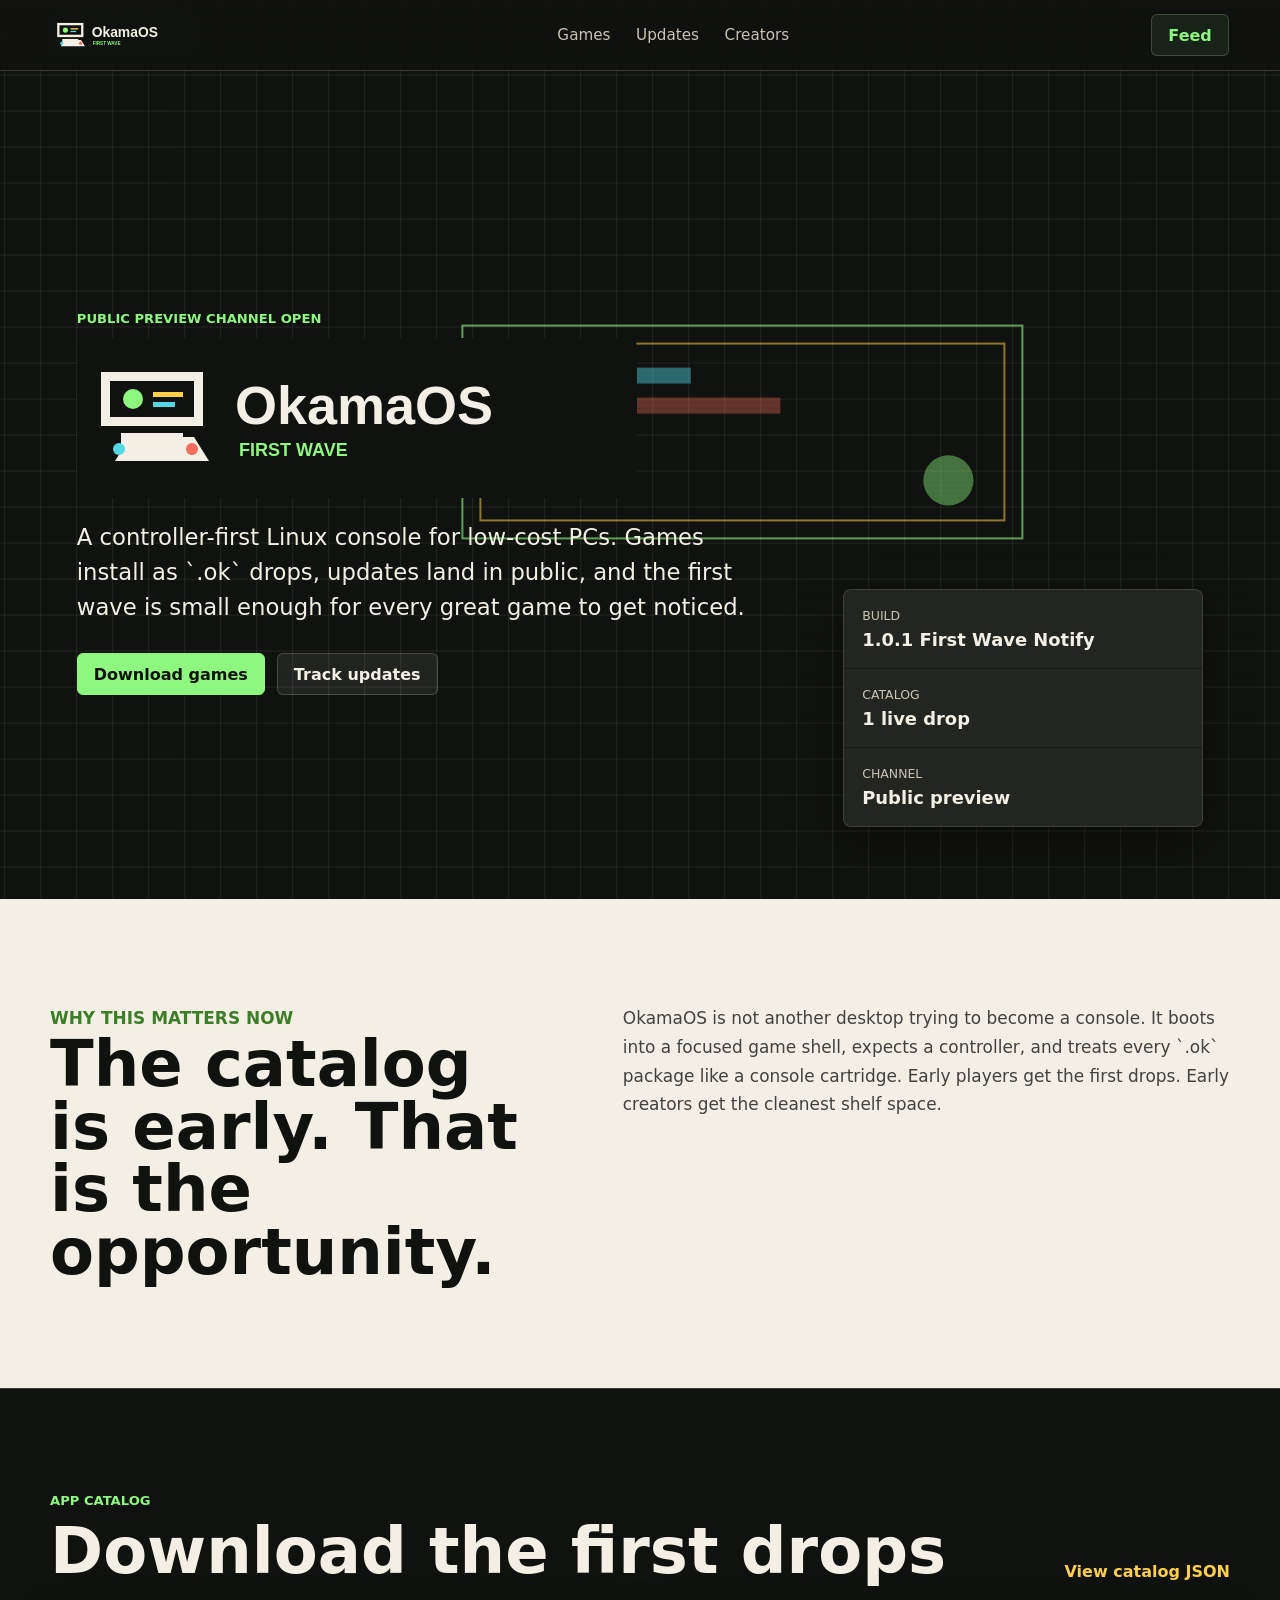
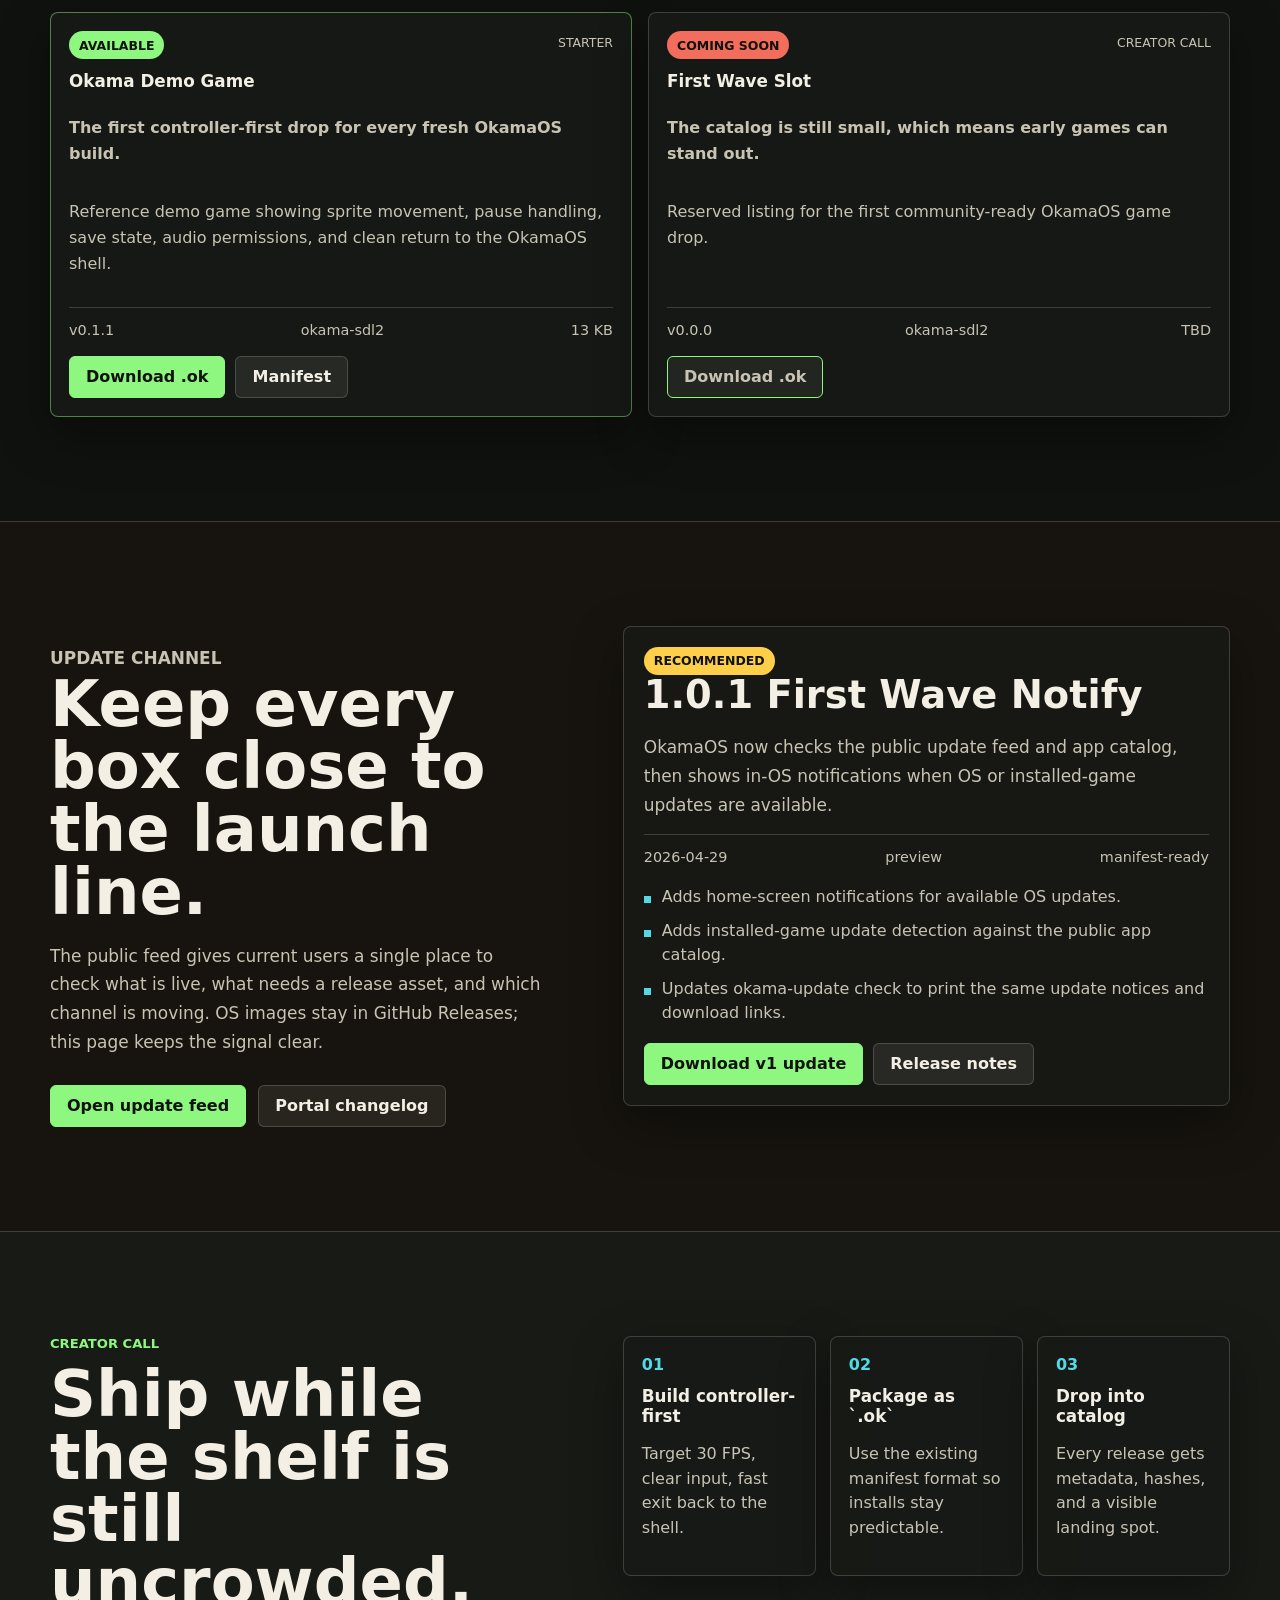
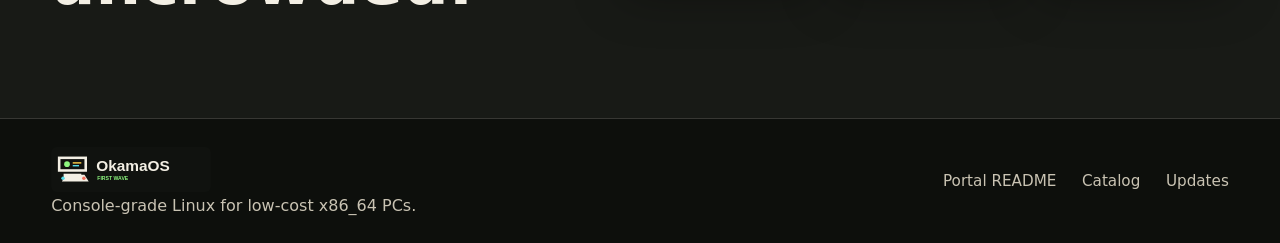
==== index.html @ 35fc881a "Deploy games and updates catalog" ====
<!doctype html>
<html lang="en">
  <head>
    <meta charset="utf-8">
    <meta name="viewport" content="width=device-width, initial-scale=1">
    <meta name="theme-color" content="#10120f">
    <meta
      name="description"
      content="OkamaOS public download, app catalog, and update hub for controller-first games on low-cost PCs.">
    <title>OkamaOS | Console-grade Linux for the first wave</title>
    <link rel="manifest" href="site.webmanifest">
    <link rel="icon" href="assets/okama-mark.svg" type="image/svg+xml">
    <link rel="stylesheet" href="styles.css">
  </head>
  <body>
    <canvas id="signalCanvas" aria-hidden="true"></canvas>
    <header class="site-header">
      <a class="brand" href="#top" aria-label="OkamaOS home">
        <img src="assets/okama-logo.svg" width="144" height="42" alt="OkamaOS">
      </a>
      <nav aria-label="Primary navigation">
        <a href="#games">Games</a>
        <a href="#updates">Updates</a>
        <a href="#creators">Creators</a>
      </nav>
      <a class="header-action" href="updates/feed.json">Feed</a>
    </header>

    <main id="top">
      <section class="hero" aria-labelledby="hero-title">
        <div class="hero-copy">
          <p class="eyebrow">Public preview channel open</p>
          <h1 id="hero-title" class="hero-logo-title">
            <img src="assets/okama-logo.svg" width="560" height="160" alt="OkamaOS">
          </h1>
          <p class="hero-text">
            A controller-first Linux console for low-cost PCs. Games install as
            `.ok` drops, updates land in public, and the first wave is small
            enough for every great game to get noticed.
          </p>
          <div class="hero-actions" aria-label="Primary actions">
            <a class="button primary" href="#games">Download games</a>
            <a class="button secondary" href="#updates">Track updates</a>
          </div>
        </div>
        <div class="hero-panel" aria-label="Launch status">
          <div>
            <span class="panel-label">Build</span>
            <strong>1.0.1 First Wave Notify</strong>
          </div>
          <div>
            <span class="panel-label">Catalog</span>
            <strong id="heroCatalogCount">1 live drop</strong>
          </div>
          <div>
            <span class="panel-label">Channel</span>
            <strong>Public preview</strong>
          </div>
        </div>
      </section>

      <section class="band intro-band" aria-label="Launch position">
        <div class="section-inner intro-grid">
          <div>
            <p class="eyebrow">Why this matters now</p>
            <h2>The catalog is early. That is the opportunity.</h2>
          </div>
          <p>
            OkamaOS is not another desktop trying to become a console. It boots
            into a focused game shell, expects a controller, and treats every
            `.ok` package like a console cartridge. Early players get the first
            drops. Early creators get the cleanest shelf space.
          </p>
        </div>
      </section>

      <section class="band" id="games" aria-labelledby="games-title">
        <div class="section-inner">
          <div class="section-heading">
            <div>
              <p class="eyebrow">App catalog</p>
              <h2 id="games-title">Download the first drops</h2>
            </div>
            <a class="text-link" href="catalog/apps.json">View catalog JSON</a>
          </div>
          <div class="catalog-grid" id="catalogGrid" aria-live="polite">
            <article class="catalog-card featured">
              <div class="status-row">
                <span class="status-pill available">available</span>
                <span class="meta-label">Starter</span>
              </div>
              <h3>Okama Demo Game</h3>
              <p><strong>The first controller-first drop for every fresh OkamaOS build.</strong></p>
              <p class="description">
                Reference demo game showing sprite movement, pause handling,
                save state, audio permissions, and clean return to the OkamaOS shell.
              </p>
              <div class="card-meta">
                <span>v0.1.1</span>
                <span>okama-sdl2</span>
                <span>13 KB</span>
              </div>
              <div class="download-row">
                <a class="button primary" href="downloads/games/com.okamalabs.demo-0.1.1.ok" download>Download .ok</a>
                <a class="button secondary" href="catalog/manifests/com.okamalabs.demo.json">Manifest</a>
              </div>
            </article>
            <article class="catalog-card">
              <div class="status-row">
                <span class="status-pill coming-soon">coming soon</span>
                <span class="meta-label">Creator Call</span>
              </div>
              <h3>First Wave Slot</h3>
              <p><strong>The catalog is still small, which means early games can stand out.</strong></p>
              <p class="description">
                Reserved listing for the first community-ready OkamaOS game drop.
              </p>
              <div class="card-meta">
                <span>v0.0.0</span>
                <span>okama-sdl2</span>
                <span>TBD</span>
              </div>
              <div class="download-row">
                <a class="button primary" href="#" aria-disabled="true">Download .ok</a>
              </div>
            </article>
          </div>
        </div>
      </section>

      <section class="band split-band" id="updates" aria-labelledby="updates-title">
        <div class="section-inner split-grid">
          <div>
            <p class="eyebrow">Update channel</p>
            <h2 id="updates-title">Keep every box close to the launch line.</h2>
            <p>
              The public feed gives current users a single place to check what
              is live, what needs a release asset, and which channel is moving.
              OS images stay in GitHub Releases; this page keeps the signal
              clear.
            </p>
            <div class="inline-actions">
              <a class="button primary" href="updates/feed.json">Open update feed</a>
              <a class="button secondary" href="CHANGELOG.md">Portal changelog</a>
            </div>
          </div>
          <div class="update-card" id="updateCard" aria-live="polite">
            <span class="status-pill">recommended</span>
            <h3>1.0.1 First Wave Notify</h3>
            <p>
              OkamaOS now checks the public update feed and app catalog, then
              shows in-OS notifications when OS or installed-game updates are
              available.
            </p>
            <div class="card-meta">
              <span>2026-04-29</span>
              <span>preview</span>
              <span>manifest-ready</span>
            </div>
            <ul class="update-list">
              <li>Adds home-screen notifications for available OS updates.</li>
              <li>Adds installed-game update detection against the public app catalog.</li>
              <li>Updates okama-update check to print notices and download links.</li>
            </ul>
            <div class="download-row">
              <a class="button primary" href="updates/okamaos-v1.0.1.okupdate" download>Download v1 update</a>
              <a class="button secondary" href="CHANGELOG.md">Release notes</a>
            </div>
          </div>
        </div>
      </section>

      <section class="band creator-band" id="creators" aria-labelledby="creators-title">
        <div class="section-inner creator-grid">
          <div>
            <p class="eyebrow">Creator call</p>
            <h2 id="creators-title">Ship while the shelf is still uncrowded.</h2>
          </div>
          <div class="creator-steps">
            <article>
              <span>01</span>
              <h3>Build controller-first</h3>
              <p>Target 30 FPS, clear input, fast exit back to the shell.</p>
            </article>
            <article>
              <span>02</span>
              <h3>Package as `.ok`</h3>
              <p>Use the existing manifest format so installs stay predictable.</p>
            </article>
            <article>
              <span>03</span>
              <h3>Drop into catalog</h3>
              <p>Every release gets metadata, hashes, and a visible landing spot.</p>
            </article>
          </div>
        </div>
      </section>
    </main>

    <footer class="site-footer">
      <div>
        <img class="footer-logo" src="assets/okama-logo.svg" width="160" height="46" alt="OkamaOS">
        <span>Console-grade Linux for low-cost x86_64 PCs.</span>
      </div>
      <nav aria-label="Footer navigation">
        <a href="README.md">Portal README</a>
        <a href="catalog/apps.json">Catalog</a>
        <a href="updates/feed.json">Updates</a>
      </nav>
    </footer>

    <script src="app.js"></script>
  </body>
</html>
---- styles.css ----
:root {
  color-scheme: dark;
  --ink: #10120f;
  --ink-soft: #181a16;
  --paper: #f3efe4;
  --muted: #c9c3b3;
  --line: rgba(243, 239, 228, 0.18);
  --green: #8df77f;
  --yellow: #ffcf4a;
  --cyan: #53d9e6;
  --coral: #f26d5b;
  --shadow: rgba(0, 0, 0, 0.35);
  font-family:
    Inter, ui-sans-serif, system-ui, -apple-system, BlinkMacSystemFont, "Segoe UI",
    sans-serif;
  letter-spacing: 0;
}

* {
  box-sizing: border-box;
}

html {
  scroll-behavior: smooth;
}

body {
  margin: 0;
  background: var(--ink);
  color: var(--paper);
  min-width: 320px;
}

a {
  color: inherit;
}

#signalCanvas {
  position: fixed;
  inset: 0;
  z-index: -2;
  width: 100%;
  height: 100%;
  background:
    linear-gradient(180deg, rgba(16, 18, 15, 0.48), #10120f 82%),
    #10120f;
}

body::before {
  content: "";
  position: fixed;
  inset: 0;
  z-index: -1;
  pointer-events: none;
  background:
    repeating-linear-gradient(
      180deg,
      rgba(243, 239, 228, 0.045) 0,
      rgba(243, 239, 228, 0.045) 1px,
      transparent 1px,
      transparent 5px
    );
  mix-blend-mode: soft-light;
}

.site-header {
  position: sticky;
  top: 0;
  z-index: 20;
  display: flex;
  align-items: center;
  justify-content: space-between;
  gap: 18px;
  padding: 14px clamp(18px, 4vw, 56px);
  background: rgba(16, 18, 15, 0.82);
  border-bottom: 1px solid var(--line);
  backdrop-filter: blur(16px);
}

.brand,
.site-header nav,
.site-footer nav,
.hero-actions,
.inline-actions {
  display: flex;
  align-items: center;
}

.brand {
  gap: 10px;
  text-decoration: none;
  font-weight: 800;
  min-width: max-content;
}

.brand img {
  width: 144px;
  height: auto;
  border-radius: 6px;
}

.site-header nav,
.site-footer nav {
  gap: clamp(12px, 2vw, 26px);
  color: var(--muted);
  font-size: 0.95rem;
}

.site-header nav a,
.site-footer nav a,
.text-link {
  text-decoration: none;
  border-bottom: 1px solid transparent;
}

.site-header nav a:hover,
.site-footer nav a:hover,
.text-link:hover {
  color: var(--paper);
  border-bottom-color: currentColor;
}

.header-action,
.button {
  display: inline-flex;
  align-items: center;
  justify-content: center;
  min-height: 42px;
  padding: 0 16px;
  border-radius: 6px;
  text-decoration: none;
  font-weight: 800;
  border: 1px solid var(--line);
  white-space: nowrap;
}

.header-action {
  color: var(--green);
  background: rgba(141, 247, 127, 0.08);
}

.button.primary {
  color: #12120e;
  background: var(--green);
  border-color: var(--green);
}

.button.secondary {
  color: var(--paper);
  background: rgba(243, 239, 228, 0.08);
}

.button[aria-disabled="true"] {
  color: var(--muted);
  pointer-events: none;
  background: rgba(243, 239, 228, 0.06);
}

.hero {
  min-height: 92vh;
  display: grid;
  grid-template-columns: minmax(0, 1fr) minmax(260px, 360px);
  align-items: center;
  gap: clamp(28px, 6vw, 82px);
  padding: clamp(70px, 12vh, 132px) clamp(18px, 6vw, 88px) 8vh;
}

.hero-copy {
  max-width: 810px;
}

.eyebrow {
  margin: 0 0 12px;
  color: var(--green);
  font-size: 0.82rem;
  font-weight: 900;
  text-transform: uppercase;
}

h1,
h2,
h3,
p {
  overflow-wrap: anywhere;
}

h1 {
  margin: 0;
  font-size: clamp(3.25rem, 10.4vw, 8.8rem);
  line-height: 0.9;
  overflow-wrap: normal;
  word-break: keep-all;
}

.hero-logo-title img {
  display: block;
  width: min(560px, 100%);
  height: auto;
  border-radius: 8px;
}

h2 {
  margin: 0;
  font-size: clamp(2rem, 5vw, 4.7rem);
  line-height: 0.98;
}

h3 {
  margin: 12px 0 8px;
  font-size: 1.05rem;
}

.hero-text {
  max-width: 690px;
  margin: 22px 0 0;
  color: var(--paper);
  font-size: clamp(1.05rem, 2vw, 1.42rem);
  line-height: 1.55;
}

.hero-actions,
.inline-actions {
  gap: 12px;
  flex-wrap: wrap;
  margin-top: 28px;
}

.hero-panel,
.update-card,
.catalog-card,
.creator-steps article {
  border: 1px solid var(--line);
  border-radius: 8px;
  background: rgba(24, 26, 22, 0.82);
  box-shadow: 0 18px 50px var(--shadow);
}

.hero-panel {
  align-self: end;
  display: grid;
  gap: 1px;
  overflow: hidden;
}

.hero-panel div {
  padding: 18px;
  background: rgba(243, 239, 228, 0.055);
}

.panel-label,
.meta-label {
  display: block;
  margin-bottom: 6px;
  color: var(--muted);
  font-size: 0.78rem;
  text-transform: uppercase;
}

.hero-panel strong {
  font-size: 1.12rem;
}

.band {
  background: var(--ink);
  border-top: 1px solid var(--line);
}

.intro-band {
  background: var(--paper);
  color: var(--ink);
}

.intro-band .eyebrow {
  color: #3c7d28;
}

.section-inner {
  width: min(1180px, calc(100% - 36px));
  margin: 0 auto;
  padding: clamp(56px, 9vw, 104px) 0;
}

.intro-grid,
.split-grid,
.creator-grid {
  display: grid;
  grid-template-columns: 0.9fr 1.1fr;
  gap: clamp(28px, 6vw, 76px);
  align-items: start;
}

.intro-grid p,
.split-grid p {
  margin: 0;
  color: rgba(16, 18, 15, 0.78);
  font-size: 1.06rem;
  line-height: 1.7;
}

.split-band {
  background: #17140f;
}

.split-grid p {
  color: var(--muted);
  margin-top: 18px;
}

.section-heading {
  display: flex;
  justify-content: space-between;
  align-items: end;
  gap: 24px;
  margin-bottom: 30px;
}

.text-link {
  color: var(--yellow);
  font-weight: 800;
  white-space: nowrap;
}

.catalog-grid {
  display: grid;
  grid-template-columns: repeat(auto-fit, minmax(260px, 1fr));
  gap: 16px;
}

.catalog-card {
  display: flex;
  flex-direction: column;
  min-height: 300px;
  padding: 18px;
}

.catalog-card.featured {
  border-color: rgba(141, 247, 127, 0.48);
}

.status-row,
.card-meta {
  display: flex;
  align-items: center;
  justify-content: space-between;
  gap: 12px;
}

.status-pill {
  display: inline-flex;
  align-items: center;
  min-height: 28px;
  padding: 0 10px;
  border-radius: 999px;
  color: #10120f;
  background: var(--yellow);
  font-size: 0.78rem;
  font-weight: 900;
  text-transform: uppercase;
}

.status-pill.available {
  background: var(--green);
}

.status-pill.coming-soon {
  background: var(--coral);
}

.catalog-card p {
  color: var(--muted);
  line-height: 1.62;
}

.catalog-card .description {
  flex: 1;
}

.card-meta {
  color: var(--muted);
  font-size: 0.9rem;
  border-top: 1px solid var(--line);
  padding-top: 14px;
  margin-top: 14px;
}

.download-row {
  display: flex;
  gap: 10px;
  flex-wrap: wrap;
  margin-top: 18px;
}

.update-card {
  padding: 20px;
  min-height: 330px;
}

.update-card h3 {
  font-size: clamp(1.45rem, 3vw, 2.4rem);
  line-height: 1.05;
  margin-top: 0;
}

.update-list {
  display: grid;
  gap: 10px;
  margin: 20px 0 0;
  padding: 0;
  list-style: none;
}

.update-list li {
  padding-left: 18px;
  position: relative;
  color: var(--muted);
  line-height: 1.5;
}

.update-list li::before {
  content: "";
  position: absolute;
  left: 0;
  top: 0.7em;
  width: 7px;
  height: 7px;
  background: var(--cyan);
}

.creator-band {
  background: var(--ink-soft);
}

.creator-steps {
  display: grid;
  grid-template-columns: repeat(3, minmax(0, 1fr));
  gap: 14px;
}

.creator-steps article {
  min-height: 180px;
  padding: 18px;
}

.creator-steps span {
  color: var(--cyan);
  font-weight: 900;
}

.creator-steps p {
  color: var(--muted);
  line-height: 1.55;
}

.site-footer {
  display: flex;
  align-items: center;
  justify-content: space-between;
  gap: 24px;
  padding: 28px clamp(18px, 4vw, 56px);
  border-top: 1px solid var(--line);
  background: #0d0f0c;
  color: var(--muted);
}

.site-footer div {
  display: grid;
  gap: 4px;
}

.footer-logo {
  width: 160px;
  height: auto;
  border-radius: 6px;
}

@media (max-width: 860px) {
  .site-header {
    align-items: flex-start;
    flex-wrap: wrap;
  }

  .site-header nav {
    order: 3;
    width: 100%;
    justify-content: space-between;
  }

  .hero,
  .intro-grid,
  .split-grid,
  .creator-grid {
    grid-template-columns: 1fr;
  }

  .hero {
    min-height: auto;
    padding-top: 86px;
  }

  .hero-panel {
    align-self: stretch;
  }

  .creator-steps {
    grid-template-columns: 1fr;
  }

  .section-heading,
  .site-footer {
    align-items: flex-start;
    flex-direction: column;
  }
}

@media (max-width: 520px) {
  .site-header {
    gap: 12px;
  }

  .header-action,
  .button {
    width: 100%;
  }

  .hero-actions,
  .inline-actions,
  .download-row {
    width: 100%;
  }

  .catalog-card,
  .update-card,
  .creator-steps article {
    padding: 16px;
  }
}
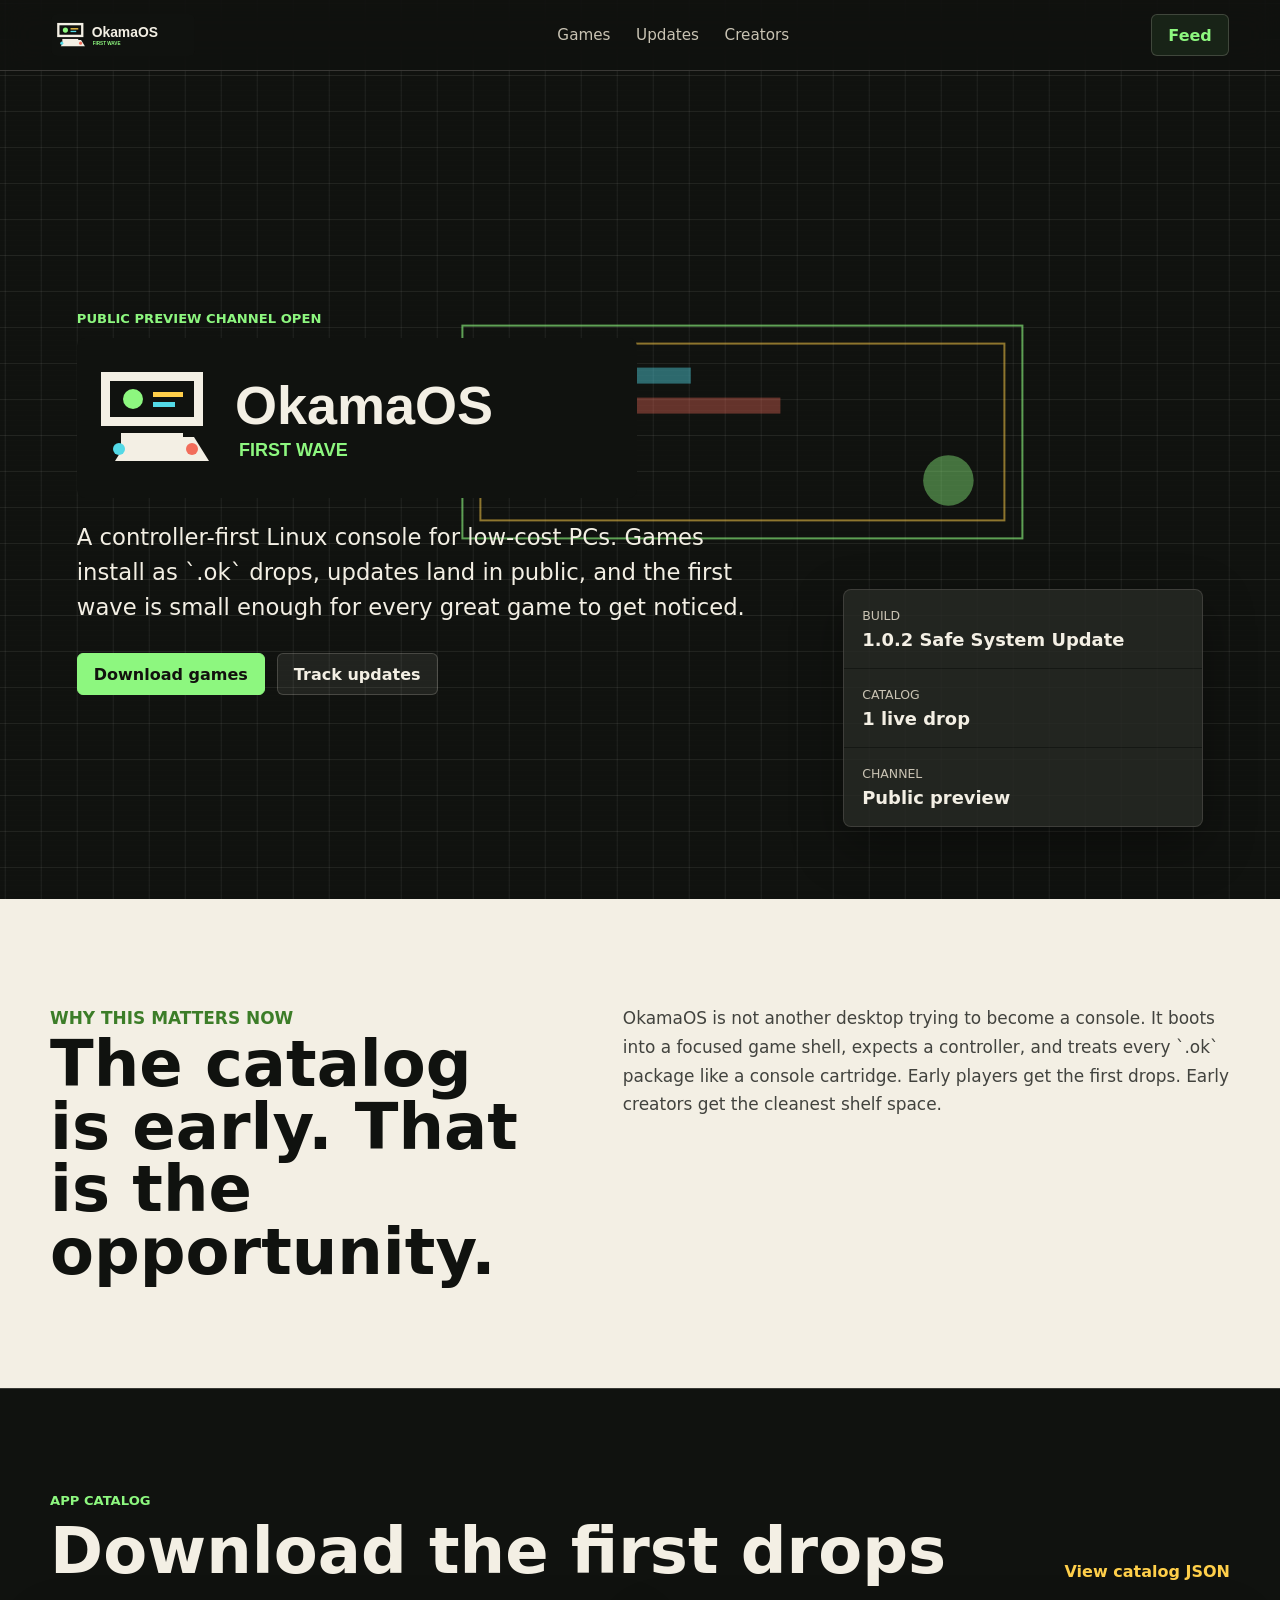
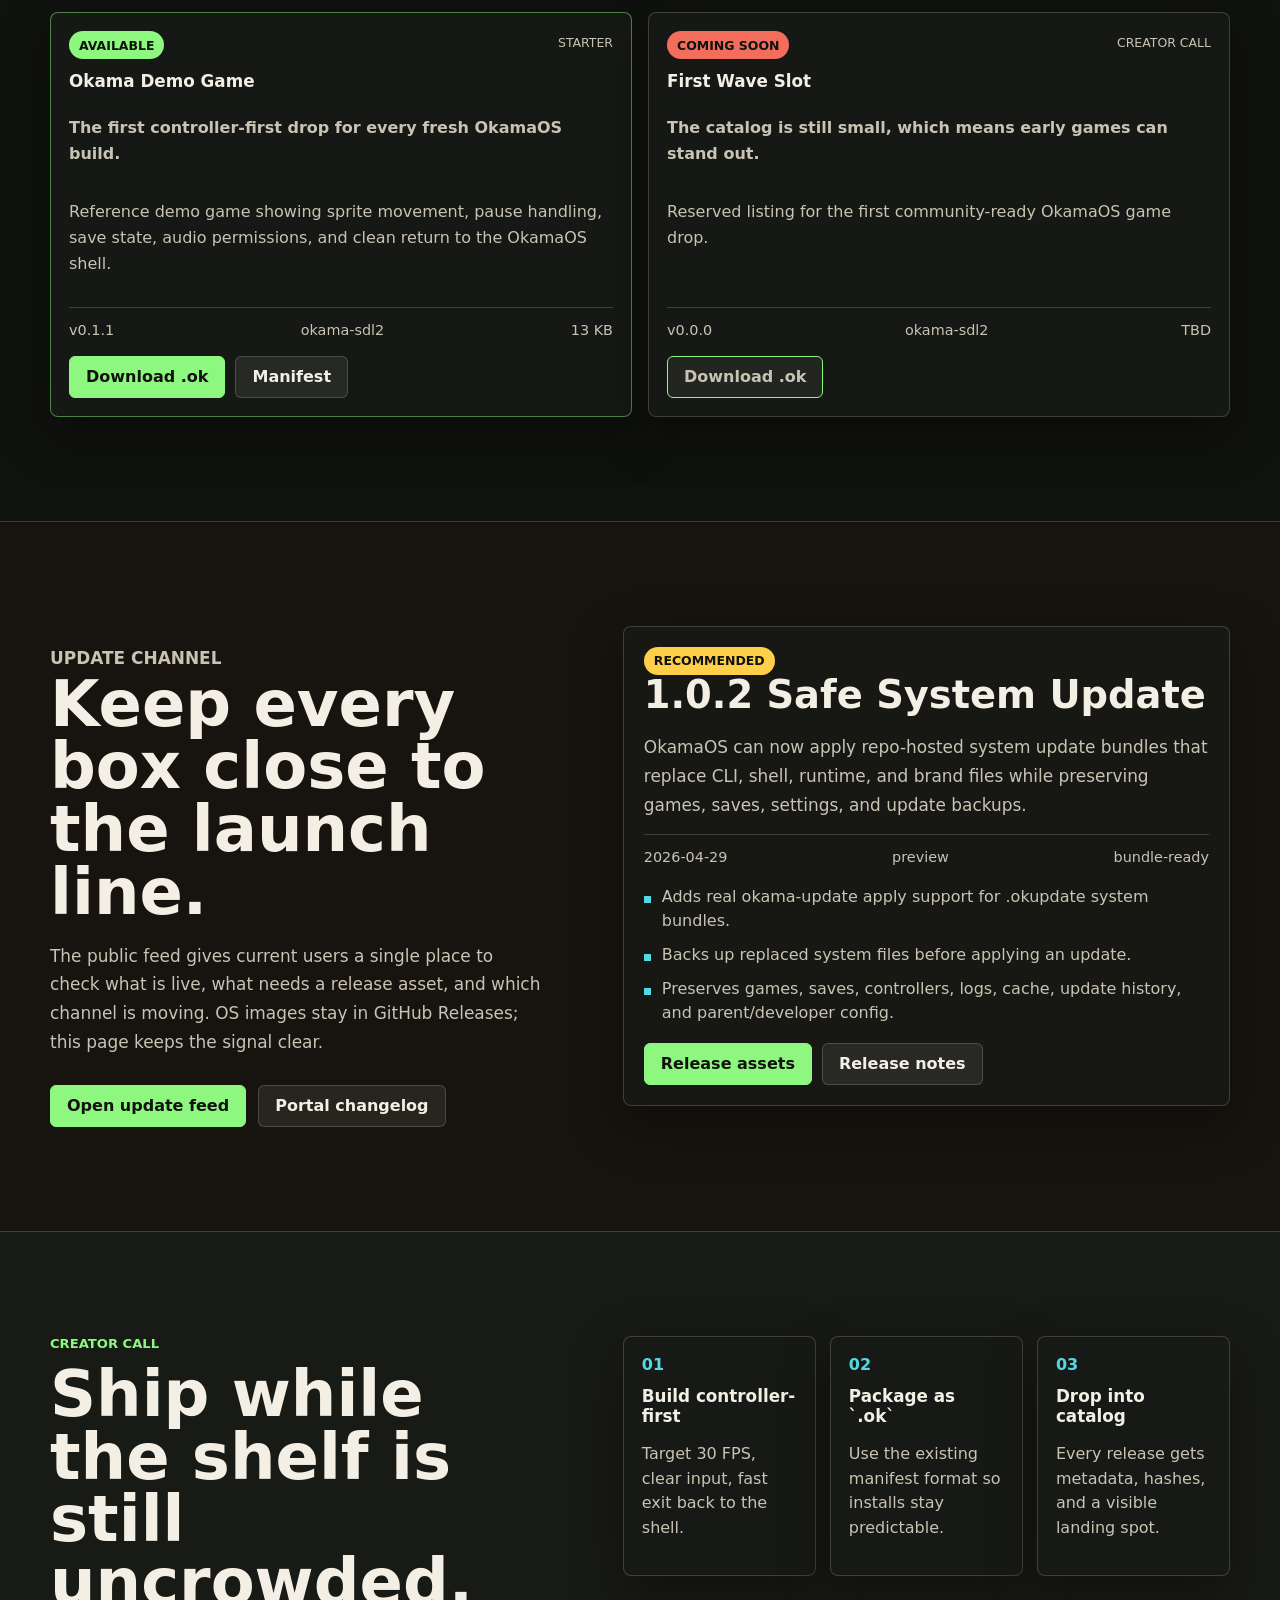
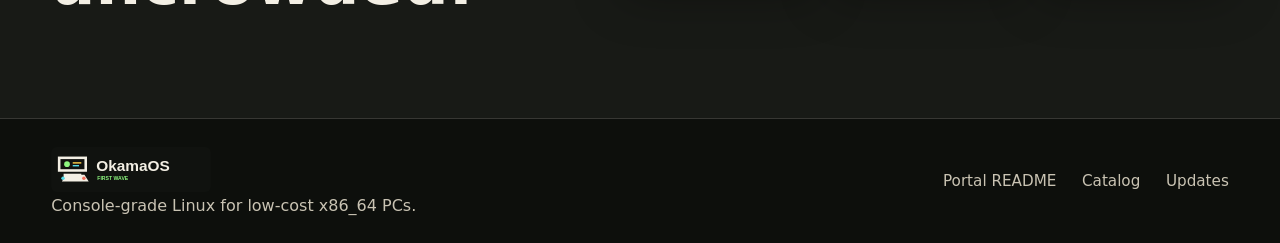
==== commit cc02a562: "updates" ====
--- a/index.html
+++ b/index.html
@@ -46,7 +46,7 @@
         <div class="hero-panel" aria-label="Launch status">
           <div>
             <span class="panel-label">Build</span>
-            <strong>1.0.1 First Wave Notify</strong>
+            <strong>1.0.2 Safe System Update</strong>
           </div>
           <div>
             <span class="panel-label">Catalog</span>
@@ -146,24 +146,24 @@
           </div>
           <div class="update-card" id="updateCard" aria-live="polite">
             <span class="status-pill">recommended</span>
-            <h3>1.0.1 First Wave Notify</h3>
+            <h3>1.0.2 Safe System Update</h3>
             <p>
-              OkamaOS now checks the public update feed and app catalog, then
-              shows in-OS notifications when OS or installed-game updates are
-              available.
+              OkamaOS can now apply repo-hosted system update bundles that
+              replace CLI, shell, runtime, and brand files while preserving
+              games, saves, settings, and update backups.
             </p>
             <div class="card-meta">
               <span>2026-04-29</span>
               <span>preview</span>
-              <span>manifest-ready</span>
+              <span>bundle-ready</span>
             </div>
             <ul class="update-list">
-              <li>Adds home-screen notifications for available OS updates.</li>
-              <li>Adds installed-game update detection against the public app catalog.</li>
-              <li>Updates okama-update check to print notices and download links.</li>
+              <li>Adds real okama-update apply support for .okupdate system bundles.</li>
+              <li>Backs up replaced system files before applying an update.</li>
+              <li>Preserves games, saves, controllers, logs, cache, and local config.</li>
             </ul>
             <div class="download-row">
-              <a class="button primary" href="updates/okamaos-v1.0.1.okupdate" download>Download v1 update</a>
+              <a class="button primary" href="updates/okamaos-v1.0.2.okupdate" download>Download v1 update</a>
               <a class="button secondary" href="CHANGELOG.md">Release notes</a>
             </div>
           </div>
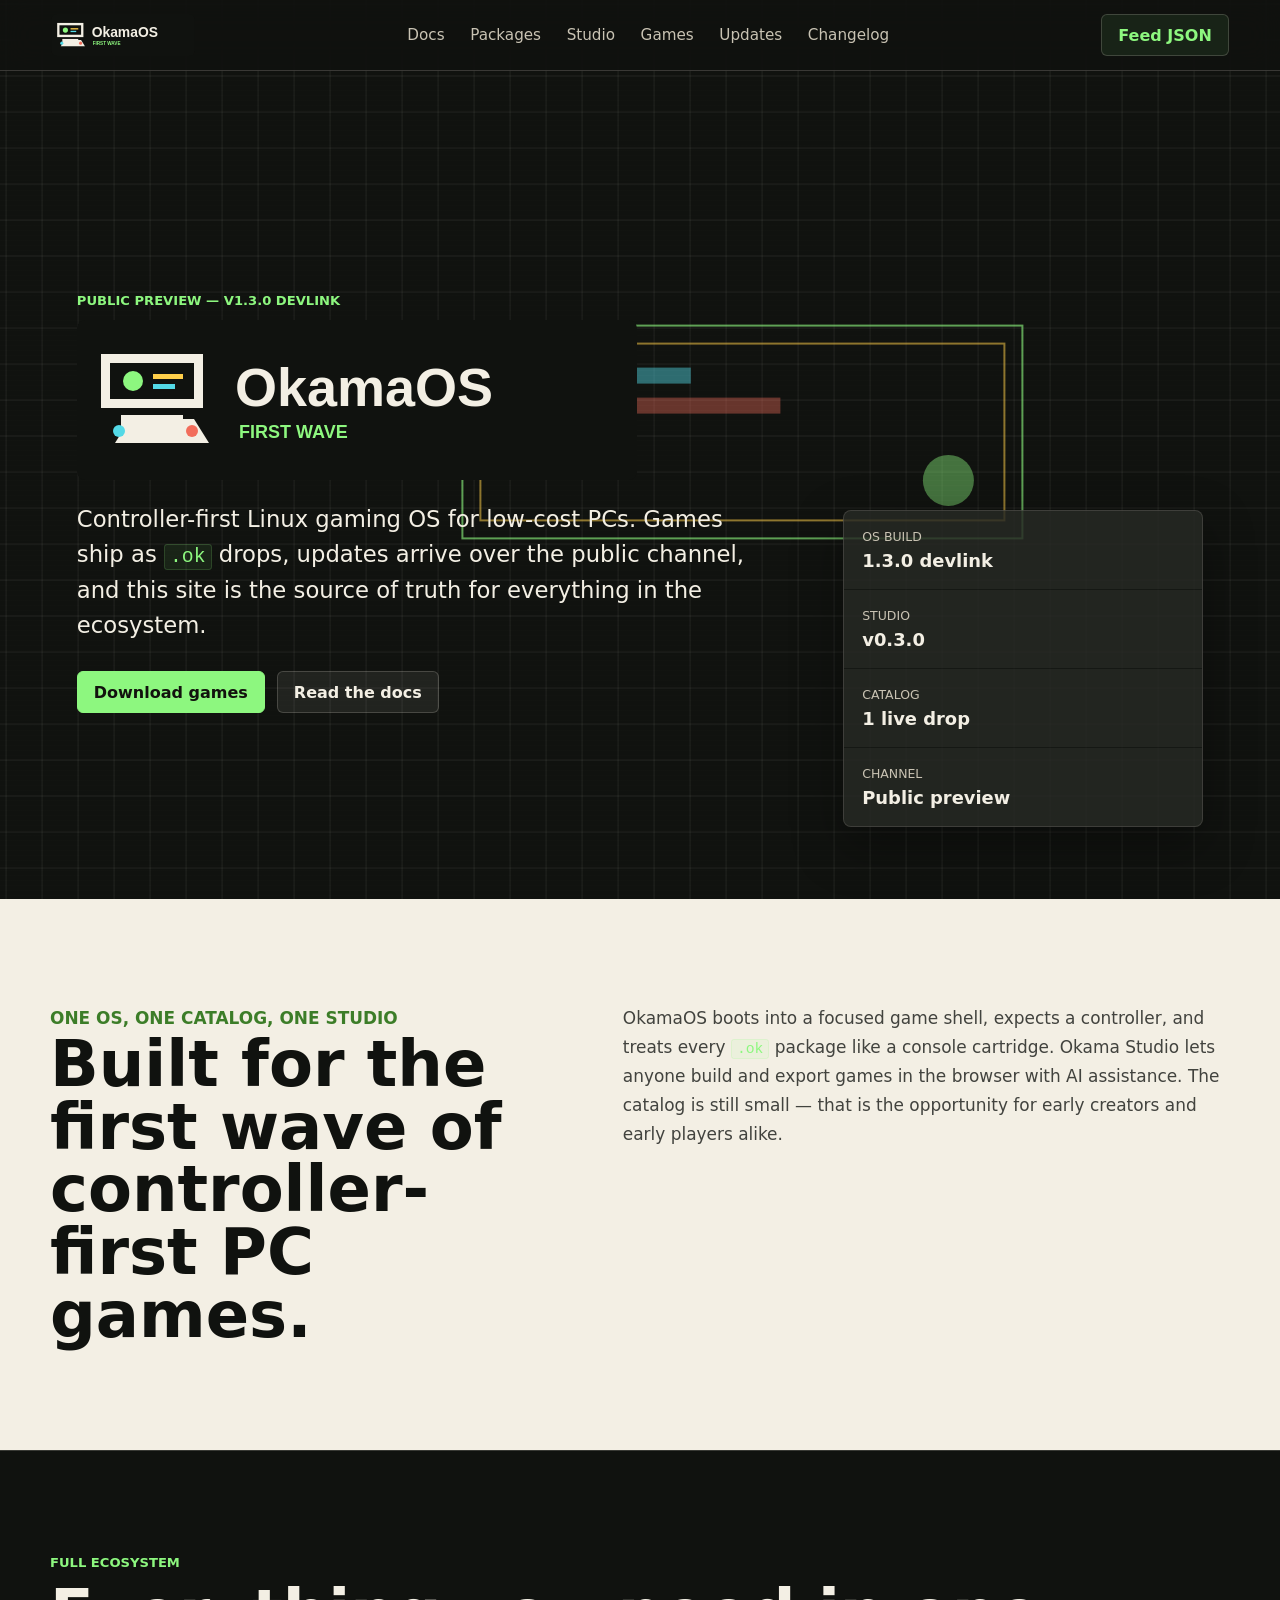
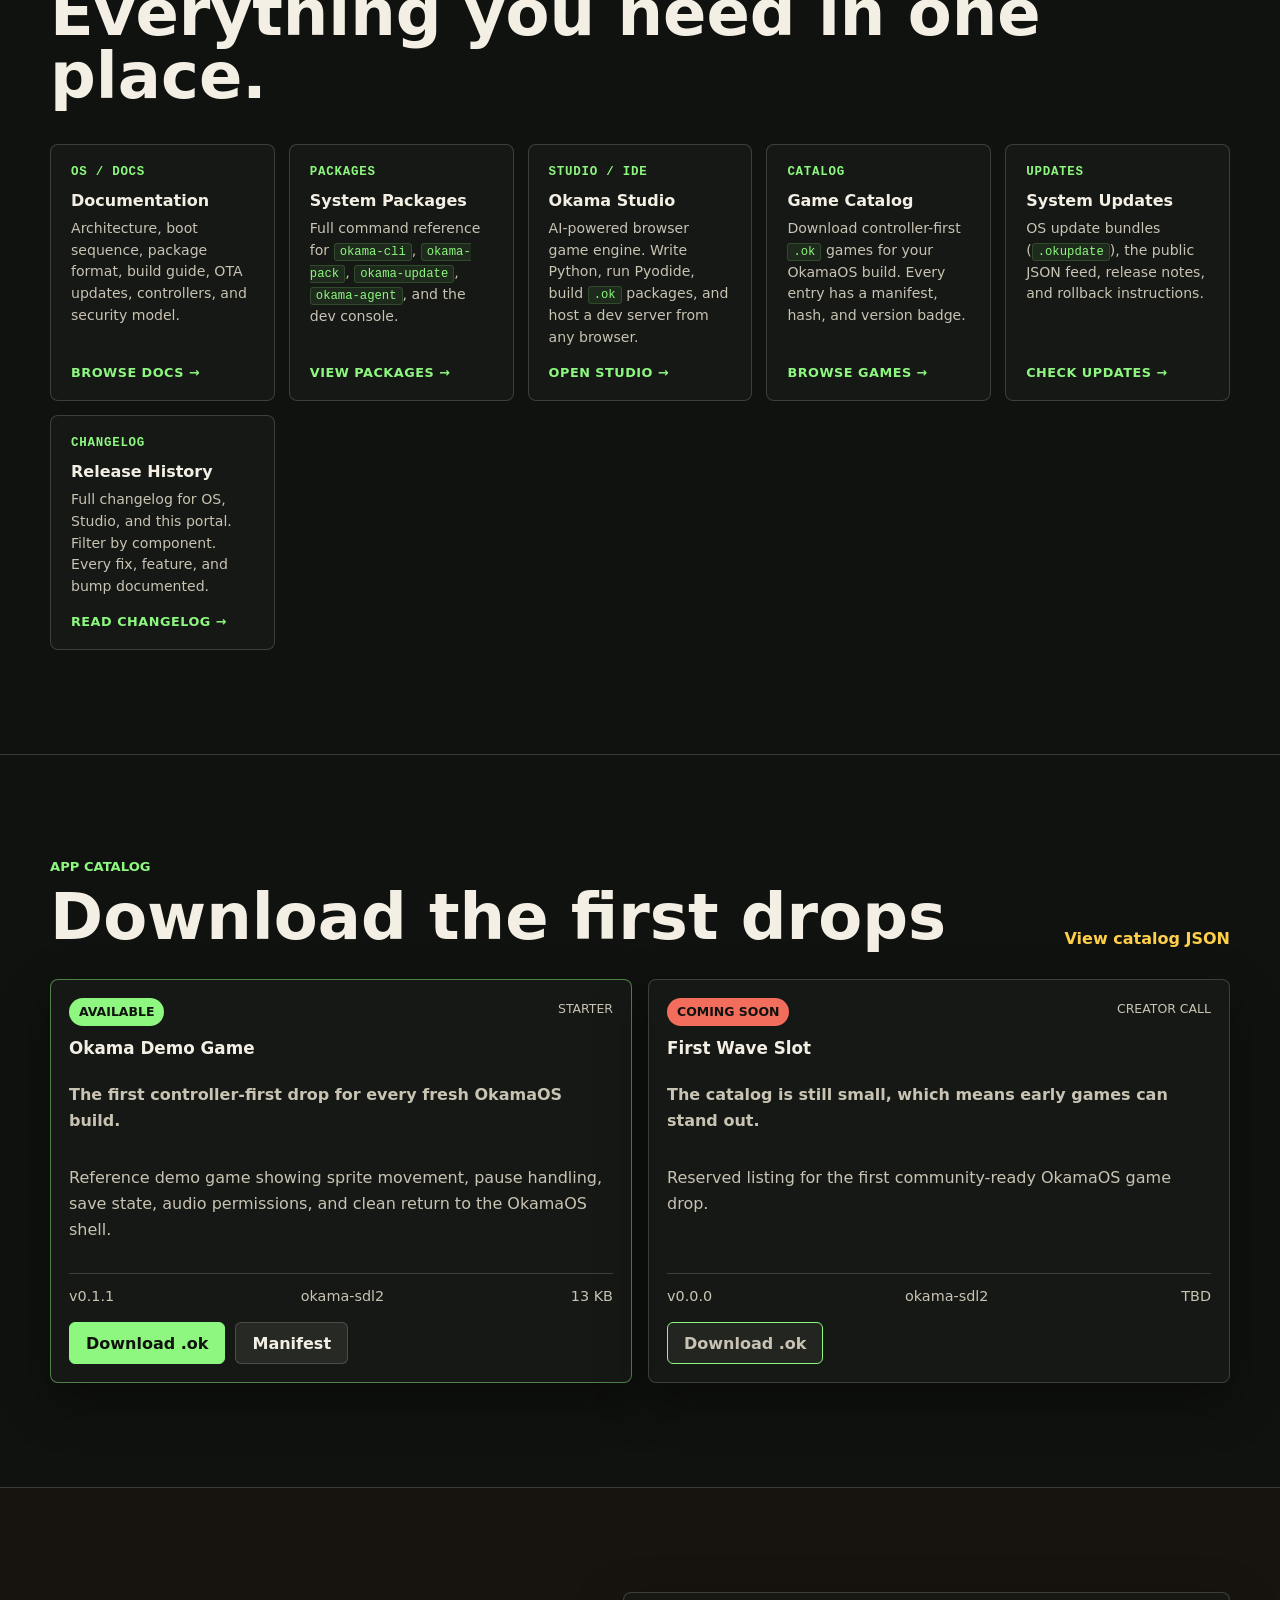
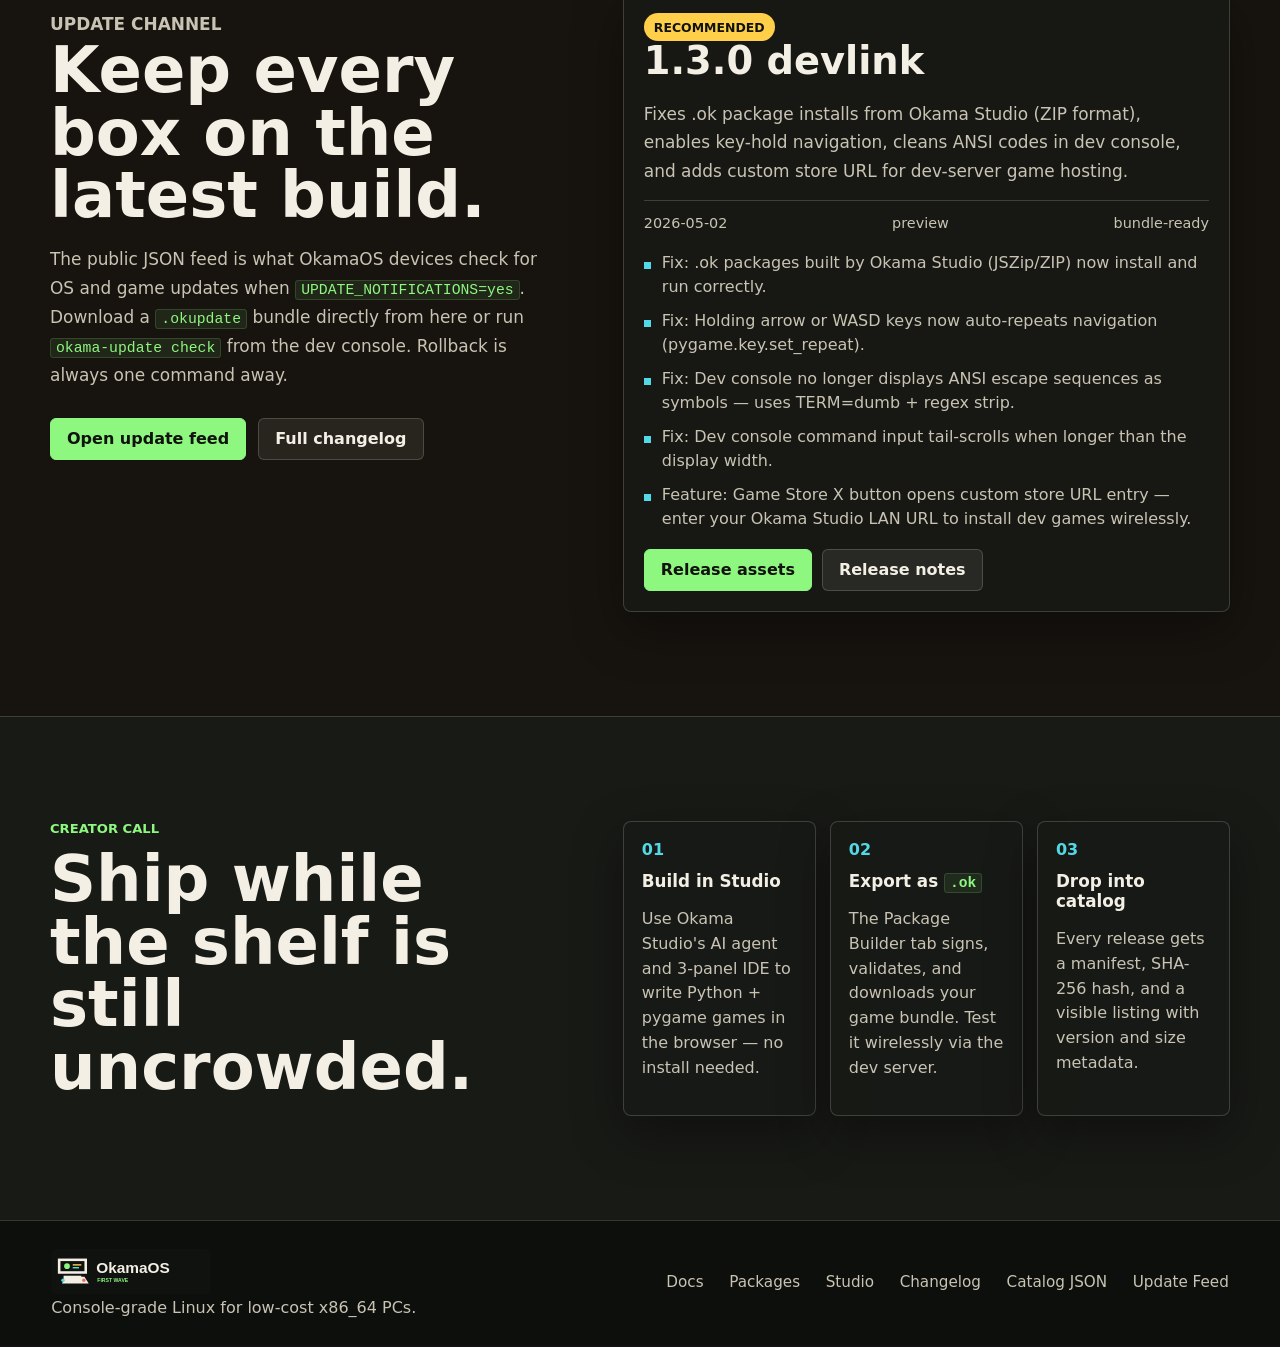
==== commit 30e2b66b: "feat: ecosystem hub v2.0.0 — docs, packages, changelog, studio, revamped index - Add docs.html: full" ====
--- a/index.html
+++ b/index.html
@@ -4,10 +4,9 @@
     <meta charset="utf-8">
     <meta name="viewport" content="width=device-width, initial-scale=1">
     <meta name="theme-color" content="#10120f">
-    <meta
-      name="description"
-      content="OkamaOS public download, app catalog, and update hub for controller-first games on low-cost PCs.">
-    <title>OkamaOS | Console-grade Linux for the first wave</title>
+    <meta name="description"
+      content="OkamaOS ecosystem hub — OS docs, Studio, system packages, game catalog, updates, and full changelog for controller-first Linux gaming on low-cost PCs.">
+    <title>OkamaOS | Ecosystem Hub</title>
     <link rel="manifest" href="site.webmanifest">
     <link rel="icon" href="assets/okama-mark.svg" type="image/svg+xml">
     <link rel="stylesheet" href="styles.css">
@@ -15,38 +14,45 @@
   <body>
     <canvas id="signalCanvas" aria-hidden="true"></canvas>
     <header class="site-header">
-      <a class="brand" href="#top" aria-label="OkamaOS home">
+      <a class="brand" href="index.html" aria-label="OkamaOS home">
         <img src="assets/okama-logo.svg" width="144" height="42" alt="OkamaOS">
       </a>
       <nav aria-label="Primary navigation">
+        <a href="docs.html">Docs</a>
+        <a href="packages.html">Packages</a>
+        <a href="studio.html">Studio</a>
         <a href="#games">Games</a>
         <a href="#updates">Updates</a>
-        <a href="#creators">Creators</a>
+        <a href="changelog.html">Changelog</a>
       </nav>
-      <a class="header-action" href="updates/feed.json">Feed</a>
+      <a class="header-action" href="updates/feed.json">Feed JSON</a>
     </header>
 
     <main id="top">
       <section class="hero" aria-labelledby="hero-title">
         <div class="hero-copy">
-          <p class="eyebrow">Public preview channel open</p>
+          <p class="eyebrow">Public preview — v1.3.0 devlink</p>
           <h1 id="hero-title" class="hero-logo-title">
             <img src="assets/okama-logo.svg" width="560" height="160" alt="OkamaOS">
           </h1>
           <p class="hero-text">
-            A controller-first Linux console for low-cost PCs. Games install as
-            `.ok` drops, updates land in public, and the first wave is small
-            enough for every great game to get noticed.
+            Controller-first Linux gaming OS for low-cost PCs. Games ship as
+            <code>.ok</code> drops, updates arrive over the public channel,
+            and this site is the source of truth for everything in the ecosystem.
           </p>
           <div class="hero-actions" aria-label="Primary actions">
             <a class="button primary" href="#games">Download games</a>
-            <a class="button secondary" href="#updates">Track updates</a>
-          </div>
-        </div>
-        <div class="hero-panel" aria-label="Launch status">
-          <div>
-            <span class="panel-label">Build</span>
-            <strong>1.0.2 Safe System Update</strong>
+            <a class="button secondary" href="docs.html">Read the docs</a>
+          </div>
+        </div>
+        <div class="hero-panel" aria-label="Ecosystem status">
+          <div>
+            <span class="panel-label">OS Build</span>
+            <strong id="heroVersion">1.3.0 devlink</strong>
+          </div>
+          <div>
+            <span class="panel-label">Studio</span>
+            <strong>v0.3.0</strong>
           </div>
           <div>
             <span class="panel-label">Catalog</span>
@@ -59,18 +65,68 @@
         </div>
       </section>
 
-      <section class="band intro-band" aria-label="Launch position">
+      <section class="band intro-band" aria-label="Ecosystem position">
         <div class="section-inner intro-grid">
           <div>
-            <p class="eyebrow">Why this matters now</p>
-            <h2>The catalog is early. That is the opportunity.</h2>
+            <p class="eyebrow">One OS, one catalog, one studio</p>
+            <h2>Built for the first wave of controller-first PC games.</h2>
           </div>
           <p>
-            OkamaOS is not another desktop trying to become a console. It boots
-            into a focused game shell, expects a controller, and treats every
-            `.ok` package like a console cartridge. Early players get the first
-            drops. Early creators get the cleanest shelf space.
+            OkamaOS boots into a focused game shell, expects a controller, and
+            treats every <code>.ok</code> package like a console cartridge.
+            Okama Studio lets anyone build and export games in the browser with
+            AI assistance. The catalog is still small — that is the opportunity
+            for early creators and early players alike.
           </p>
+        </div>
+      </section>
+
+      <section class="band" id="ecosystem" aria-labelledby="eco-title">
+        <div class="section-inner">
+          <div class="section-heading">
+            <div>
+              <p class="eyebrow">Full ecosystem</p>
+              <h2 id="eco-title">Everything you need in one place.</h2>
+            </div>
+          </div>
+          <div class="eco-grid">
+            <a class="eco-card" href="docs.html">
+              <span class="eco-card-icon">OS / Docs</span>
+              <h3>Documentation</h3>
+              <p>Architecture, boot sequence, package format, build guide, OTA updates, controllers, and security model.</p>
+              <span class="eco-link">Browse docs &rarr;</span>
+            </a>
+            <a class="eco-card" href="packages.html">
+              <span class="eco-card-icon">Packages</span>
+              <h3>System Packages</h3>
+              <p>Full command reference for <code>okama-cli</code>, <code>okama-pack</code>, <code>okama-update</code>, <code>okama-agent</code>, and the dev console.</p>
+              <span class="eco-link">View packages &rarr;</span>
+            </a>
+            <a class="eco-card" href="studio.html">
+              <span class="eco-card-icon">Studio / IDE</span>
+              <h3>Okama Studio</h3>
+              <p>AI-powered browser game engine. Write Python, run Pyodide, build <code>.ok</code> packages, and host a dev server from any browser.</p>
+              <span class="eco-link">Open Studio &rarr;</span>
+            </a>
+            <a class="eco-card" href="#games">
+              <span class="eco-card-icon">Catalog</span>
+              <h3>Game Catalog</h3>
+              <p>Download controller-first <code>.ok</code> games for your OkamaOS build. Every entry has a manifest, hash, and version badge.</p>
+              <span class="eco-link">Browse games &rarr;</span>
+            </a>
+            <a class="eco-card" href="#updates">
+              <span class="eco-card-icon">Updates</span>
+              <h3>System Updates</h3>
+              <p>OS update bundles (<code>.okupdate</code>), the public JSON feed, release notes, and rollback instructions.</p>
+              <span class="eco-link">Check updates &rarr;</span>
+            </a>
+            <a class="eco-card" href="changelog.html">
+              <span class="eco-card-icon">Changelog</span>
+              <h3>Release History</h3>
+              <p>Full changelog for OS, Studio, and this portal. Filter by component. Every fix, feature, and bump documented.</p>
+              <span class="eco-link">Read changelog &rarr;</span>
+            </a>
+          </div>
         </div>
       </section>
 
@@ -92,8 +148,8 @@
               <h3>Okama Demo Game</h3>
               <p><strong>The first controller-first drop for every fresh OkamaOS build.</strong></p>
               <p class="description">
-                Reference demo game showing sprite movement, pause handling,
-                save state, audio permissions, and clean return to the OkamaOS shell.
+                Reference demo showing sprite movement, pause handling, save
+                state, audio permissions, and clean return to the OkamaOS shell.
               </p>
               <div class="card-meta">
                 <span>v0.1.1</span>
@@ -111,9 +167,10 @@
                 <span class="meta-label">Creator Call</span>
               </div>
               <h3>First Wave Slot</h3>
-              <p><strong>The catalog is still small, which means early games can stand out.</strong></p>
+              <p><strong>The catalog is still small — early games get maximum visibility.</strong></p>
               <p class="description">
                 Reserved listing for the first community-ready OkamaOS game drop.
+                Build with Studio and submit via the catalog process.
               </p>
               <div class="card-meta">
                 <span>v0.0.0</span>
@@ -121,7 +178,7 @@
                 <span>TBD</span>
               </div>
               <div class="download-row">
-                <a class="button primary" href="#" aria-disabled="true">Download .ok</a>
+                <a class="button primary" href="studio.html">Build in Studio</a>
               </div>
             </article>
           </div>
@@ -132,39 +189,41 @@
         <div class="section-inner split-grid">
           <div>
             <p class="eyebrow">Update channel</p>
-            <h2 id="updates-title">Keep every box close to the launch line.</h2>
+            <h2 id="updates-title">Keep every box on the latest build.</h2>
             <p>
-              The public feed gives current users a single place to check what
-              is live, what needs a release asset, and which channel is moving.
-              OS images stay in GitHub Releases; this page keeps the signal
-              clear.
+              The public JSON feed is what OkamaOS devices check for OS and game
+              updates when <code>UPDATE_NOTIFICATIONS=yes</code>. Download a
+              <code>.okupdate</code> bundle directly from here or run
+              <code>okama-update check</code> from the dev console.
+              Rollback is always one command away.
             </p>
             <div class="inline-actions">
               <a class="button primary" href="updates/feed.json">Open update feed</a>
-              <a class="button secondary" href="CHANGELOG.md">Portal changelog</a>
+              <a class="button secondary" href="changelog.html">Full changelog</a>
             </div>
           </div>
           <div class="update-card" id="updateCard" aria-live="polite">
             <span class="status-pill">recommended</span>
-            <h3>1.0.2 Safe System Update</h3>
+            <h3>1.3.0 devlink</h3>
             <p>
-              OkamaOS can now apply repo-hosted system update bundles that
-              replace CLI, shell, runtime, and brand files while preserving
-              games, saves, settings, and update backups.
+              Fixes ZIP <code>.ok</code> installs from Okama Studio, enables
+              key-hold navigation, cleans ANSI codes in the dev console, and
+              adds custom Game Store URL for wireless dev-server game hosting.
             </p>
             <div class="card-meta">
-              <span>2026-04-29</span>
+              <span>2026-05-02</span>
               <span>preview</span>
               <span>bundle-ready</span>
             </div>
             <ul class="update-list">
-              <li>Adds real okama-update apply support for .okupdate system bundles.</li>
-              <li>Backs up replaced system files before applying an update.</li>
-              <li>Preserves games, saves, controllers, logs, cache, and local config.</li>
+              <li>Fix: ZIP packages from Okama Studio now install correctly.</li>
+              <li>Fix: Key-hold navigation auto-repeat now works.</li>
+              <li>Fix: Dev console strips ANSI escape codes.</li>
+              <li>Feature: Custom store URL via X button in Game Store.</li>
             </ul>
             <div class="download-row">
-              <a class="button primary" href="updates/okamaos-v1.0.2.okupdate" download>Download v1 update</a>
-              <a class="button secondary" href="CHANGELOG.md">Release notes</a>
+              <a class="button primary" href="updates/okamaos-v1.3.0.okupdate" download>Download v1.3.0</a>
+              <a class="button secondary" href="changelog.html">Release notes</a>
             </div>
           </div>
         </div>
@@ -179,18 +238,18 @@
           <div class="creator-steps">
             <article>
               <span>01</span>
-              <h3>Build controller-first</h3>
-              <p>Target 30 FPS, clear input, fast exit back to the shell.</p>
+              <h3>Build in Studio</h3>
+              <p>Use Okama Studio's AI agent and 3-panel IDE to write Python + pygame games in the browser — no install needed.</p>
             </article>
             <article>
               <span>02</span>
-              <h3>Package as `.ok`</h3>
-              <p>Use the existing manifest format so installs stay predictable.</p>
+              <h3>Export as <code>.ok</code></h3>
+              <p>The Package Builder tab signs, validates, and downloads your game bundle. Test it wirelessly via the dev server.</p>
             </article>
             <article>
               <span>03</span>
               <h3>Drop into catalog</h3>
-              <p>Every release gets metadata, hashes, and a visible landing spot.</p>
+              <p>Every release gets a manifest, SHA-256 hash, and a visible listing with version and size metadata.</p>
             </article>
           </div>
         </div>
@@ -203,9 +262,12 @@
         <span>Console-grade Linux for low-cost x86_64 PCs.</span>
       </div>
       <nav aria-label="Footer navigation">
-        <a href="README.md">Portal README</a>
-        <a href="catalog/apps.json">Catalog</a>
-        <a href="updates/feed.json">Updates</a>
+        <a href="docs.html">Docs</a>
+        <a href="packages.html">Packages</a>
+        <a href="studio.html">Studio</a>
+        <a href="changelog.html">Changelog</a>
+        <a href="catalog/apps.json">Catalog JSON</a>
+        <a href="updates/feed.json">Update Feed</a>
       </nav>
     </footer>
 
--- a/styles.css
+++ b/styles.css
@@ -534,3 +534,578 @@
     padding: 16px;
   }
 }
+
+/* ─── Active nav indicator ─── */
+.site-header nav a[aria-current="page"] {
+  color: var(--paper);
+  border-bottom: 1px solid var(--green);
+}
+
+/* ─── Inner page hero ─── */
+.page-hero {
+  padding: clamp(64px, 10vh, 100px) clamp(18px, 6vw, 88px) clamp(32px, 5vh, 52px);
+  border-bottom: 1px solid var(--line);
+  max-width: 860px;
+}
+.page-hero h1 {
+  font-size: clamp(2.2rem, 6vw, 4.2rem);
+  line-height: 0.96;
+  margin: 8px 0 18px;
+}
+.page-hero p {
+  max-width: 680px;
+  color: var(--muted);
+  font-size: 1.05rem;
+  line-height: 1.65;
+  margin: 0;
+}
+
+/* ─── Ecosystem grid (index) ─── */
+.eco-grid {
+  display: grid;
+  grid-template-columns: repeat(auto-fit, minmax(220px, 1fr));
+  gap: 14px;
+  margin-top: 36px;
+}
+.eco-card {
+  display: flex;
+  flex-direction: column;
+  padding: 20px;
+  border: 1px solid var(--line);
+  border-radius: 8px;
+  background: rgba(24, 26, 22, 0.82);
+  text-decoration: none;
+  color: var(--paper);
+  transition: border-color 0.14s, background 0.14s;
+}
+.eco-card:hover {
+  border-color: rgba(141, 247, 127, 0.44);
+  background: rgba(24, 26, 22, 0.97);
+}
+.eco-card-icon {
+  display: inline-block;
+  margin-bottom: 12px;
+  color: var(--green);
+  font-weight: 900;
+  font-size: 0.78rem;
+  letter-spacing: 0.06em;
+  text-transform: uppercase;
+  font-family: "JetBrains Mono", "Fira Code", ui-monospace, monospace;
+}
+.eco-card h3 {
+  margin: 0 0 8px;
+  font-size: 1.0rem;
+  font-weight: 900;
+}
+.eco-card p {
+  margin: 0;
+  color: var(--muted);
+  font-size: 0.88rem;
+  line-height: 1.55;
+  flex: 1;
+}
+.eco-link {
+  display: block;
+  margin-top: 16px;
+  color: var(--green);
+  font-size: 0.8rem;
+  font-weight: 900;
+  text-transform: uppercase;
+  letter-spacing: 0.04em;
+}
+
+/* ─── Inline code ─── */
+code {
+  font-family: "JetBrains Mono", "Fira Code", ui-monospace, monospace;
+  background: rgba(141, 247, 127, 0.08);
+  border: 1px solid rgba(141, 247, 127, 0.16);
+  border-radius: 3px;
+  padding: 1px 5px;
+  font-size: 0.87em;
+  color: var(--green);
+}
+
+/* ─── Code block ─── */
+pre.code-block {
+  background: rgba(8, 10, 8, 0.97);
+  border: 1px solid var(--line);
+  border-radius: 6px;
+  padding: 18px 20px;
+  overflow-x: auto;
+  color: var(--paper);
+  font-family: "JetBrains Mono", "Fira Code", ui-monospace, monospace;
+  font-size: 0.86rem;
+  line-height: 1.65;
+  margin: 18px 0;
+  tab-size: 2;
+}
+.code-label {
+  display: inline-block;
+  padding: 3px 10px;
+  background: var(--line);
+  border-radius: 4px 4px 0 0;
+  font-size: 0.72rem;
+  font-weight: 900;
+  text-transform: uppercase;
+  letter-spacing: 0.04em;
+  color: var(--muted);
+  margin-bottom: -1px;
+}
+
+/* ─── Doc table ─── */
+.doc-table {
+  width: 100%;
+  border-collapse: collapse;
+  font-size: 0.9rem;
+  margin: 18px 0;
+}
+.doc-table th {
+  text-align: left;
+  padding: 8px 12px;
+  color: var(--muted);
+  font-size: 0.74rem;
+  text-transform: uppercase;
+  font-weight: 900;
+  letter-spacing: 0.05em;
+  border-bottom: 1px solid var(--line);
+  white-space: nowrap;
+}
+.doc-table td {
+  padding: 9px 12px;
+  border-bottom: 1px solid rgba(243, 239, 228, 0.055);
+  color: var(--paper);
+  line-height: 1.5;
+  vertical-align: top;
+}
+.doc-table td code {
+  background: none;
+  border: none;
+  padding: 0;
+  color: var(--cyan);
+  font-size: 0.86em;
+}
+.doc-table tr:last-child td {
+  border-bottom: none;
+}
+
+/* ─── Documentation layout ─── */
+.docs-wrap {
+  display: grid;
+  grid-template-columns: 216px 1fr;
+  align-items: start;
+}
+.docs-sidebar {
+  position: sticky;
+  top: 57px;
+  height: calc(100vh - 57px);
+  overflow-y: auto;
+  padding: 28px 0 28px 0;
+  border-right: 1px solid var(--line);
+}
+.docs-nav-label {
+  display: block;
+  padding: 14px 20px 6px 20px;
+  font-size: 0.7rem;
+  font-weight: 900;
+  text-transform: uppercase;
+  letter-spacing: 0.07em;
+  color: rgba(201, 195, 179, 0.5);
+}
+.docs-nav-label:first-child {
+  padding-top: 0;
+}
+.docs-nav a {
+  display: block;
+  padding: 6px 20px;
+  color: var(--muted);
+  text-decoration: none;
+  font-size: 0.9rem;
+  border-left: 2px solid transparent;
+  transition: color 0.12s, border-color 0.12s, padding 0.12s;
+}
+.docs-nav a:hover,
+.docs-nav a.active {
+  color: var(--paper);
+  border-left-color: var(--green);
+  padding-left: 28px;
+}
+.docs-main {
+  padding: clamp(28px, 4vw, 56px) clamp(20px, 4vw, 64px);
+}
+.doc-section {
+  padding-bottom: clamp(36px, 6vw, 64px);
+  border-bottom: 1px solid var(--line);
+  margin-bottom: clamp(36px, 6vw, 64px);
+  max-width: 820px;
+}
+.doc-section:last-child {
+  border-bottom: none;
+  margin-bottom: 0;
+}
+.doc-section h2 {
+  font-size: clamp(1.6rem, 3.5vw, 2.6rem);
+  margin-bottom: 10px;
+}
+.doc-section h3 {
+  font-size: 1.02rem;
+  color: var(--cyan);
+  font-weight: 900;
+  margin: 28px 0 8px;
+  text-transform: uppercase;
+  letter-spacing: 0.04em;
+}
+.doc-section p {
+  color: var(--muted);
+  line-height: 1.72;
+  margin: 10px 0;
+}
+.doc-section ul,
+.doc-section ol {
+  padding-left: 20px;
+  color: var(--muted);
+  line-height: 1.7;
+  margin: 10px 0;
+}
+.doc-section li {
+  margin-bottom: 4px;
+}
+.doc-section strong {
+  color: var(--paper);
+}
+
+/* ─── Packages page ─── */
+.pkg-overview-grid {
+  display: grid;
+  grid-template-columns: repeat(auto-fit, minmax(176px, 1fr));
+  gap: 10px;
+  margin-bottom: 48px;
+}
+.pkg-quick {
+  display: block;
+  padding: 13px 16px;
+  border: 1px solid var(--line);
+  border-radius: 6px;
+  background: rgba(24, 26, 22, 0.8);
+  text-decoration: none;
+  transition: border-color 0.12s;
+}
+.pkg-quick:hover {
+  border-color: var(--cyan);
+}
+.pkg-quick h4 {
+  margin: 0 0 4px;
+  font-size: 0.88rem;
+  color: var(--cyan);
+  font-family: "JetBrains Mono", "Fira Code", ui-monospace, monospace;
+  font-weight: 700;
+}
+.pkg-quick p {
+  margin: 0;
+  font-size: 0.8rem;
+  color: var(--muted);
+  line-height: 1.4;
+}
+.pkg-section {
+  padding-bottom: clamp(32px, 5vw, 56px);
+  border-bottom: 1px solid var(--line);
+  margin-bottom: clamp(32px, 5vw, 56px);
+  max-width: 820px;
+}
+.pkg-section:last-child {
+  border-bottom: none;
+  margin-bottom: 0;
+}
+.pkg-header {
+  display: flex;
+  align-items: baseline;
+  gap: 14px;
+  flex-wrap: wrap;
+  margin-bottom: 14px;
+}
+.pkg-name {
+  font-family: "JetBrains Mono", "Fira Code", ui-monospace, monospace;
+  font-size: clamp(1.3rem, 2.8vw, 1.9rem);
+  color: var(--green);
+  margin: 0;
+  font-weight: 900;
+}
+.pkg-badge {
+  padding: 4px 10px;
+  border-radius: 999px;
+  font-size: 0.7rem;
+  font-weight: 900;
+  text-transform: uppercase;
+  letter-spacing: 0.04em;
+  background: rgba(83, 217, 230, 0.12);
+  color: var(--cyan);
+  border: 1px solid rgba(83, 217, 230, 0.22);
+}
+.pkg-desc {
+  color: var(--muted);
+  line-height: 1.7;
+  margin: 0 0 20px;
+}
+.pkg-section h3 {
+  margin: 26px 0 10px;
+  font-size: 0.76rem;
+  text-transform: uppercase;
+  letter-spacing: 0.07em;
+  color: var(--muted);
+  font-weight: 900;
+}
+.pkg-section p {
+  color: var(--muted);
+  line-height: 1.7;
+  margin: 8px 0;
+}
+.pkg-section ul {
+  padding-left: 20px;
+  color: var(--muted);
+  line-height: 1.7;
+  margin: 8px 0;
+}
+
+/* ─── Changelog page ─── */
+.changelog-filters {
+  display: flex;
+  gap: 8px;
+  flex-wrap: wrap;
+  margin-bottom: 36px;
+}
+.filter-btn {
+  padding: 6px 16px;
+  border-radius: 999px;
+  border: 1px solid var(--line);
+  background: transparent;
+  color: var(--muted);
+  font-size: 0.78rem;
+  font-weight: 900;
+  cursor: pointer;
+  text-transform: uppercase;
+  letter-spacing: 0.04em;
+  transition: all 0.12s;
+  font-family: inherit;
+}
+.filter-btn:hover,
+.filter-btn.active {
+  color: var(--ink);
+  background: var(--green);
+  border-color: var(--green);
+}
+.cl-entry {
+  padding-bottom: clamp(24px, 4vw, 44px);
+  border-bottom: 1px solid var(--line);
+  margin-bottom: clamp(24px, 4vw, 44px);
+  max-width: 820px;
+}
+.cl-entry:last-child {
+  border-bottom: none;
+  margin-bottom: 0;
+}
+.cl-header {
+  display: flex;
+  align-items: center;
+  gap: 12px;
+  flex-wrap: wrap;
+  margin-bottom: 18px;
+}
+.ver-badge {
+  font-family: "JetBrains Mono", "Fira Code", ui-monospace, monospace;
+  font-size: 1.05rem;
+  font-weight: 900;
+  color: var(--green);
+}
+.ver-date {
+  color: var(--muted);
+  font-size: 0.84rem;
+}
+.ver-tag {
+  padding: 3px 9px;
+  border-radius: 999px;
+  font-size: 0.68rem;
+  font-weight: 900;
+  text-transform: uppercase;
+  letter-spacing: 0.04em;
+}
+.ver-tag.os   { background: rgba(141,247,127,0.12); color: var(--green); border: 1px solid rgba(141,247,127,0.22); }
+.ver-tag.studio { background: rgba(83,217,230,0.12); color: var(--cyan); border: 1px solid rgba(83,217,230,0.22); }
+.ver-tag.pages  { background: rgba(255,207,74,0.12); color: var(--yellow); border: 1px solid rgba(255,207,74,0.22); }
+.cl-entry h3 {
+  margin: 0 0 14px;
+  font-size: clamp(1.1rem, 2.5vw, 1.6rem);
+}
+.change-group {
+  margin-bottom: 16px;
+}
+.change-group h4 {
+  margin: 0 0 8px;
+  font-size: 0.72rem;
+  text-transform: uppercase;
+  letter-spacing: 0.06em;
+  color: var(--cyan);
+  font-weight: 900;
+}
+.change-items {
+  list-style: none;
+  padding: 0;
+  margin: 0;
+  display: grid;
+  gap: 5px;
+}
+.change-items li {
+  padding-left: 16px;
+  position: relative;
+  color: var(--muted);
+  line-height: 1.55;
+  font-size: 0.91rem;
+}
+.change-items li::before {
+  content: "";
+  position: absolute;
+  left: 0;
+  top: 0.62em;
+  width: 6px;
+  height: 6px;
+  background: var(--cyan);
+  border-radius: 1px;
+}
+.change-items strong {
+  color: var(--paper);
+}
+.change-items code {
+  font-size: 0.83em;
+  color: var(--yellow);
+  background: rgba(255,207,74,0.08);
+  border-color: rgba(255,207,74,0.16);
+}
+
+/* ─── Studio page ─── */
+.studio-features {
+  display: grid;
+  grid-template-columns: repeat(auto-fit, minmax(252px, 1fr));
+  gap: 14px;
+  margin-top: 30px;
+}
+.feature-card {
+  padding: 20px;
+  border: 1px solid var(--line);
+  border-radius: 8px;
+  background: rgba(24, 26, 22, 0.82);
+}
+.feature-icon {
+  display: inline-block;
+  margin-bottom: 12px;
+  color: var(--cyan);
+  font-weight: 900;
+  font-size: 0.78rem;
+  text-transform: uppercase;
+  letter-spacing: 0.06em;
+  font-family: "JetBrains Mono", ui-monospace, monospace;
+}
+.feature-card h3 {
+  margin: 0 0 8px;
+  font-size: 1.0rem;
+  font-weight: 900;
+}
+.feature-card p {
+  margin: 0;
+  color: var(--muted);
+  line-height: 1.6;
+  font-size: 0.9rem;
+}
+.step-grid {
+  display: grid;
+  grid-template-columns: repeat(auto-fit, minmax(190px, 1fr));
+  gap: 12px;
+  margin-top: 28px;
+  counter-reset: steps;
+}
+.step-item {
+  padding: 18px;
+  border: 1px solid var(--line);
+  border-radius: 8px;
+  background: rgba(24, 26, 22, 0.62);
+  counter-increment: steps;
+}
+.step-item::before {
+  content: "0" counter(steps);
+  display: block;
+  color: var(--cyan);
+  font-weight: 900;
+  font-size: 0.86rem;
+  margin-bottom: 10px;
+  font-family: "JetBrains Mono", ui-monospace, monospace;
+}
+.step-item h4 {
+  margin: 0 0 7px;
+  font-size: 0.97rem;
+}
+.step-item p {
+  margin: 0;
+  color: var(--muted);
+  line-height: 1.55;
+  font-size: 0.88rem;
+}
+.tool-grid {
+  display: grid;
+  grid-template-columns: repeat(auto-fit, minmax(240px, 1fr));
+  gap: 10px;
+  margin-top: 18px;
+}
+.tool-item {
+  padding: 14px 16px;
+  border: 1px solid var(--line);
+  border-radius: 6px;
+  background: rgba(24, 26, 22, 0.8);
+}
+.tool-name {
+  display: block;
+  font-family: "JetBrains Mono", "Fira Code", ui-monospace, monospace;
+  color: var(--green);
+  font-weight: 900;
+  font-size: 0.88rem;
+  margin-bottom: 5px;
+}
+.tool-item p {
+  margin: 0;
+  color: var(--muted);
+  font-size: 0.85rem;
+  line-height: 1.5;
+}
+
+/* ─── Responsive: inner pages ─── */
+@media (max-width: 860px) {
+  .docs-wrap {
+    grid-template-columns: 1fr;
+  }
+  .docs-sidebar {
+    position: static;
+    height: auto;
+    padding: 16px;
+    border-right: none;
+    border-bottom: 1px solid var(--line);
+    overflow-x: auto;
+  }
+  .docs-nav {
+    display: flex;
+    flex-wrap: wrap;
+    gap: 6px;
+  }
+  .docs-nav a {
+    padding: 5px 12px;
+    border: 1px solid var(--line);
+    border-left: none;
+    border-radius: 4px;
+    white-space: nowrap;
+    font-size: 0.8rem;
+  }
+  .docs-nav a:hover,
+  .docs-nav a.active {
+    padding-left: 12px;
+    border-color: var(--green);
+    background: rgba(141, 247, 127, 0.08);
+  }
+  .docs-nav-label {
+    display: none;
+  }
+}
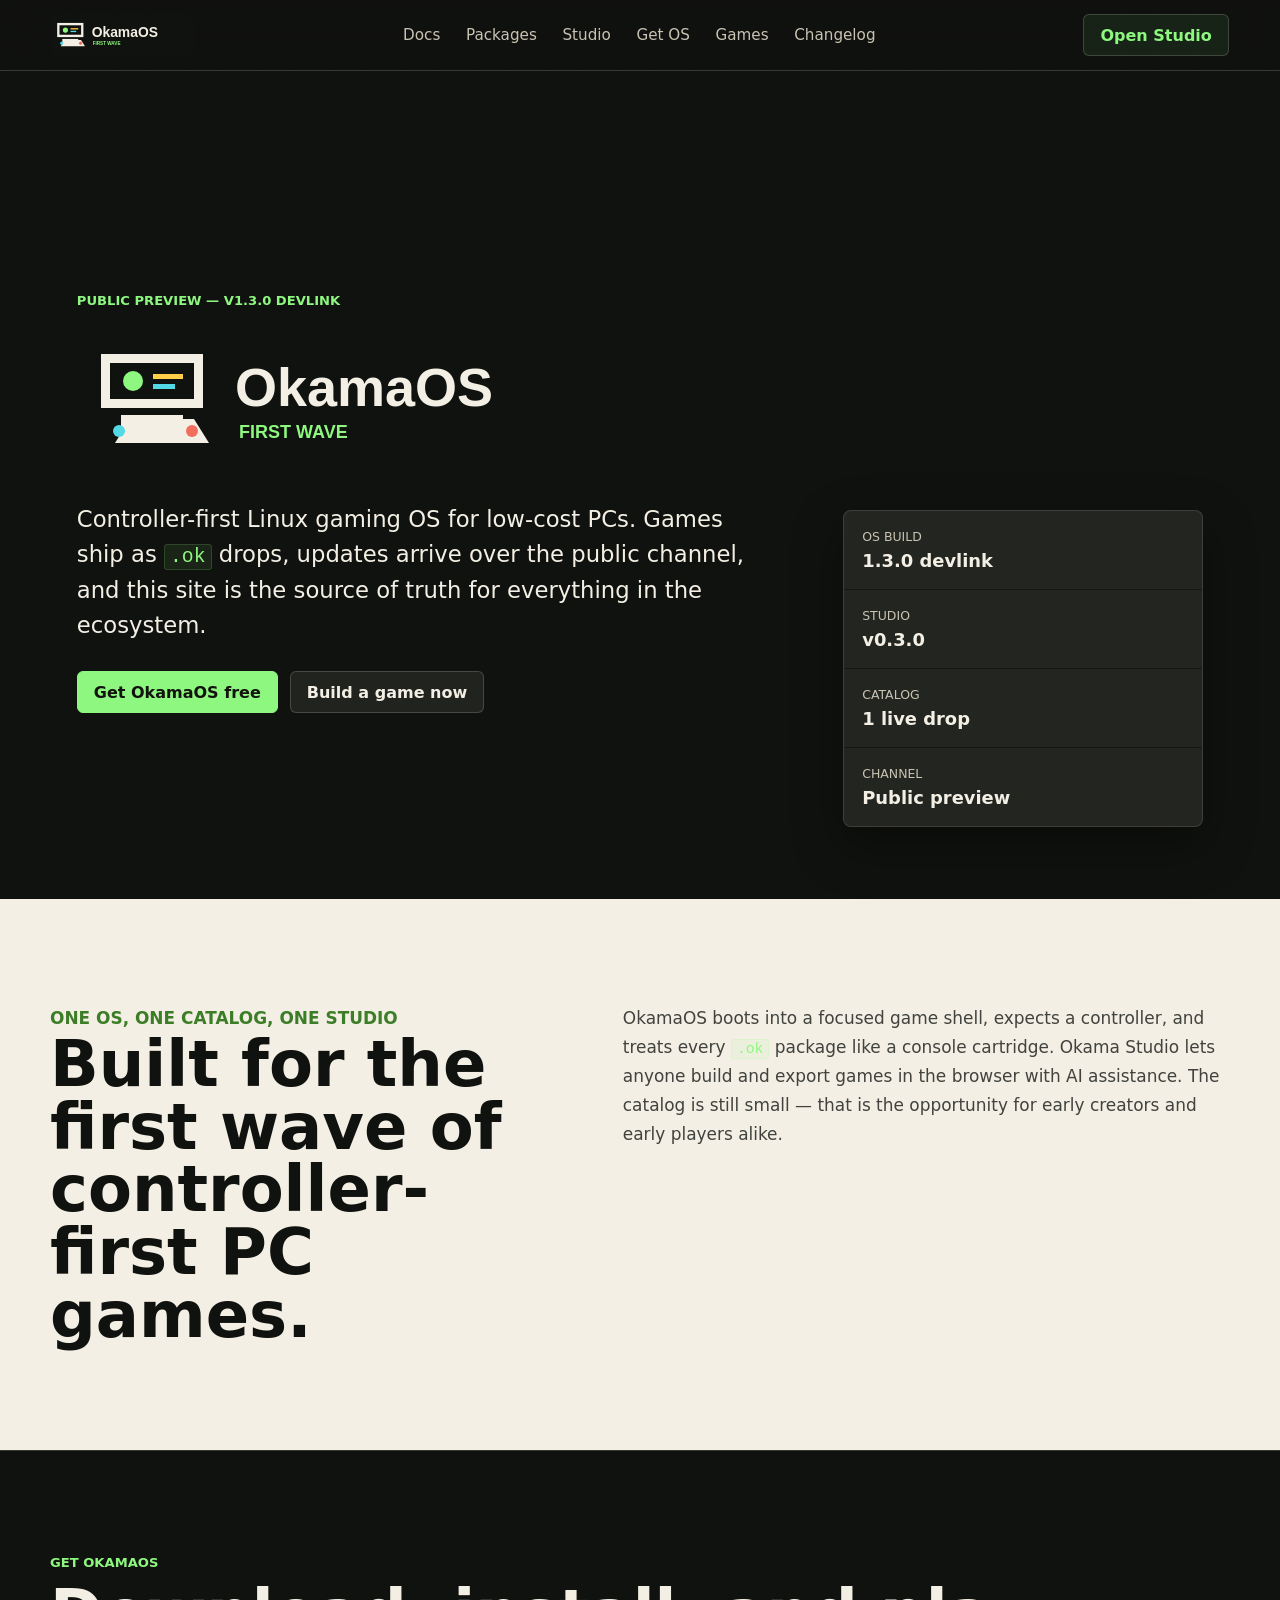
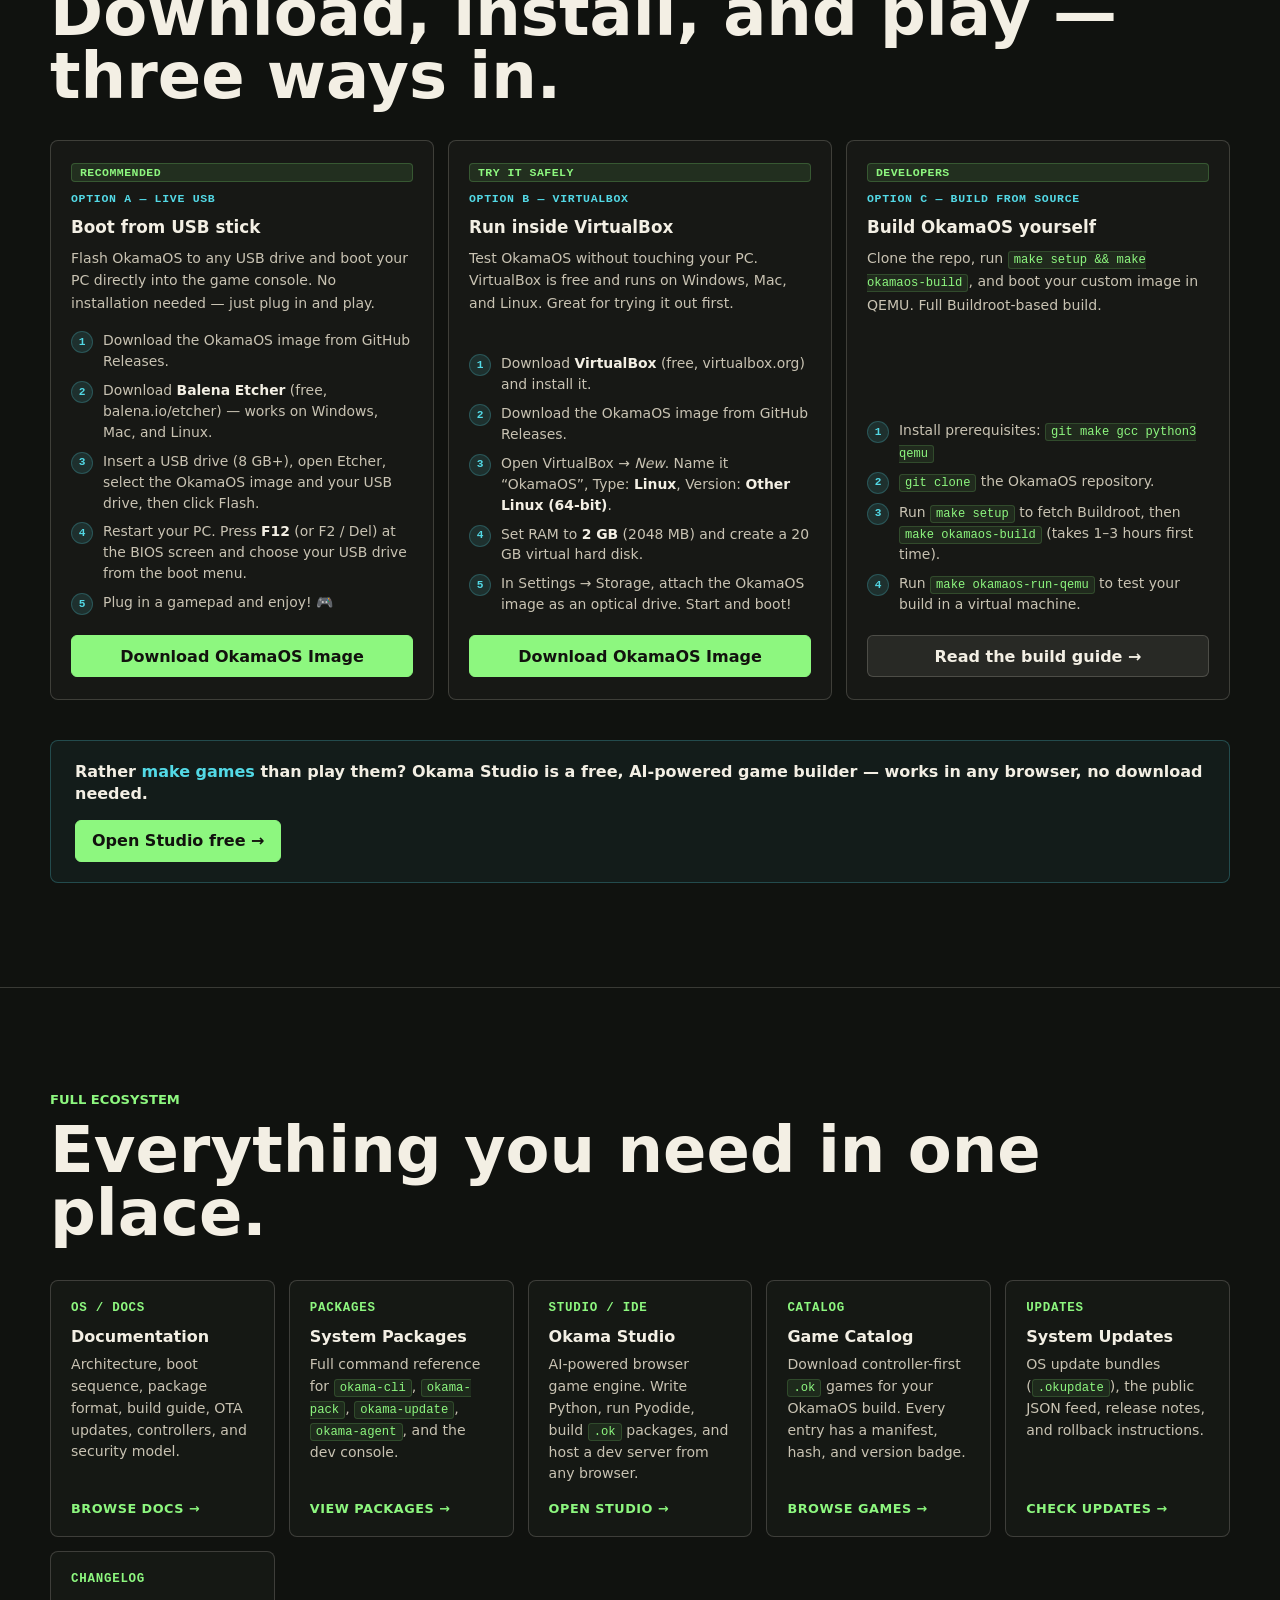
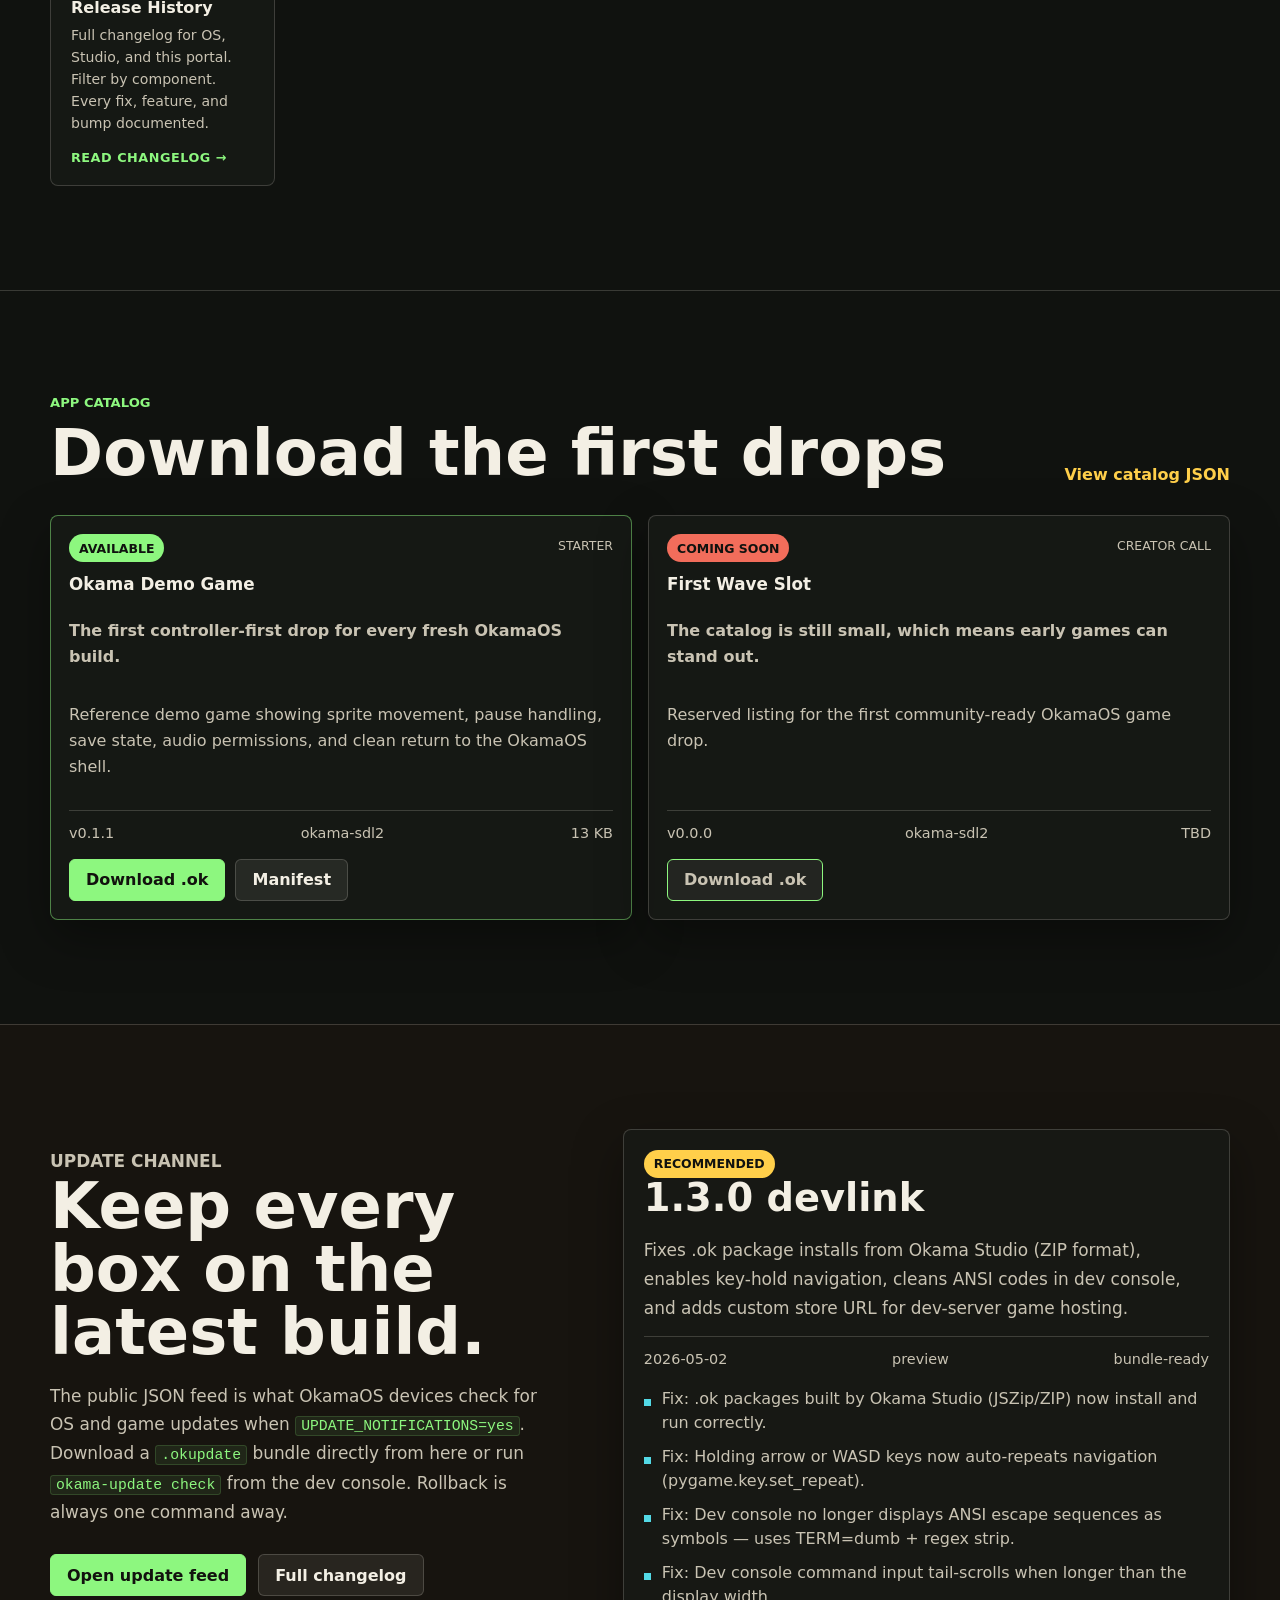
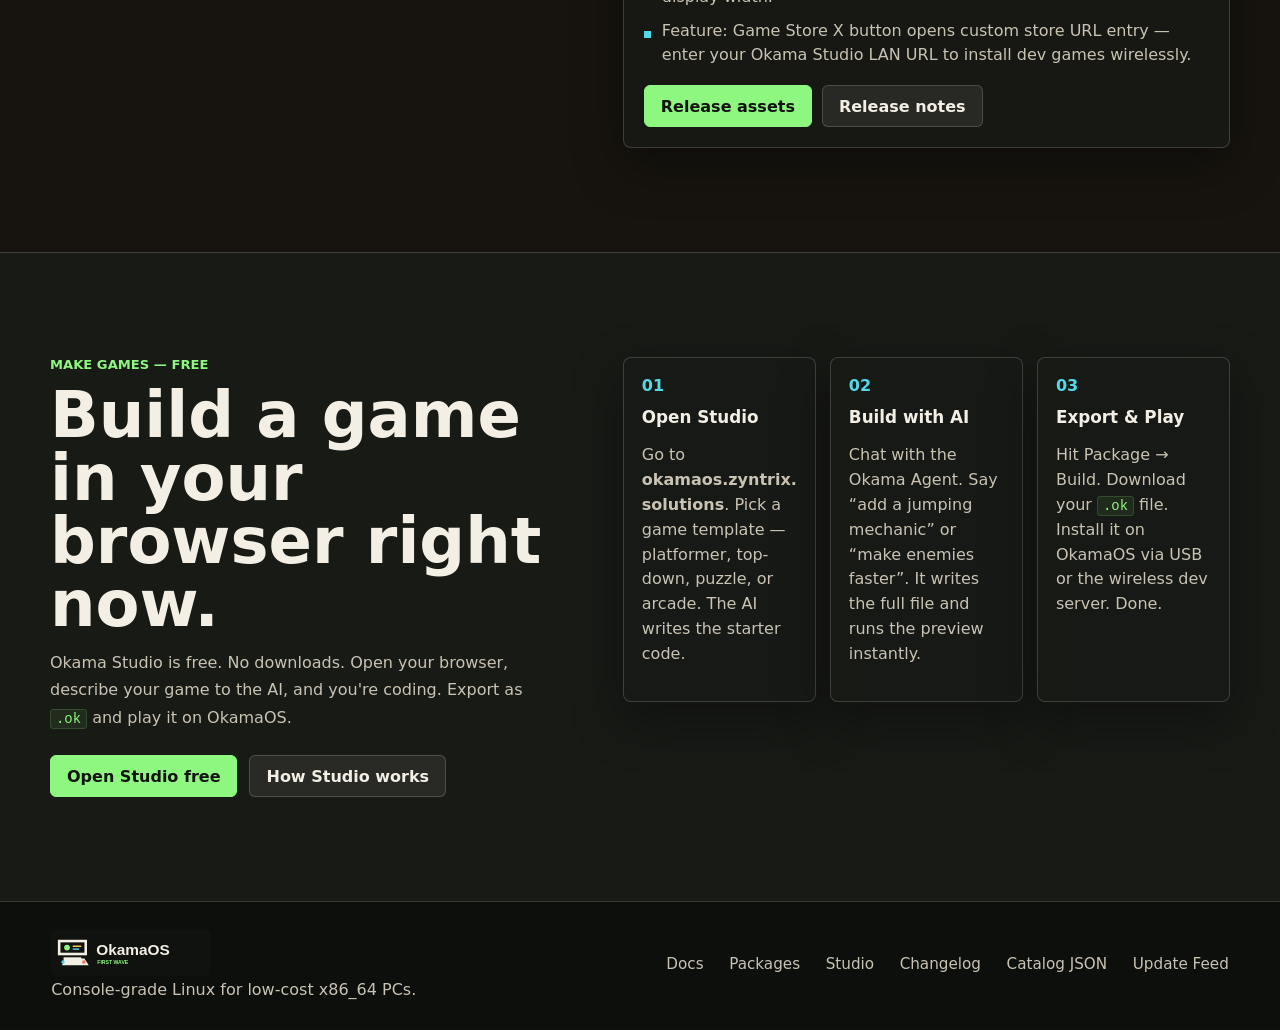
==== commit 2d15e778: "fix: mobile-first polish v2.1.0 — responsive nav, fixed h1 overflow, download section - Fix global h" ====
--- a/index.html
+++ b/index.html
@@ -17,15 +17,18 @@
       <a class="brand" href="index.html" aria-label="OkamaOS home">
         <img src="assets/okama-logo.svg" width="144" height="42" alt="OkamaOS">
       </a>
-      <nav aria-label="Primary navigation">
+      <nav id="primary-nav" aria-label="Primary navigation">
         <a href="docs.html">Docs</a>
         <a href="packages.html">Packages</a>
         <a href="studio.html">Studio</a>
+        <a href="#get-started">Get OS</a>
         <a href="#games">Games</a>
-        <a href="#updates">Updates</a>
         <a href="changelog.html">Changelog</a>
       </nav>
-      <a class="header-action" href="updates/feed.json">Feed JSON</a>
+      <a class="header-action" href="https://okamaos.zyntrix.solutions" target="_blank" rel="noopener">Open Studio</a>
+      <button class="nav-toggle" aria-label="Toggle menu" aria-expanded="false" aria-controls="primary-nav">
+        <span></span><span></span><span></span>
+      </button>
     </header>
 
     <main id="top">
@@ -41,8 +44,8 @@
             and this site is the source of truth for everything in the ecosystem.
           </p>
           <div class="hero-actions" aria-label="Primary actions">
-            <a class="button primary" href="#games">Download games</a>
-            <a class="button secondary" href="docs.html">Read the docs</a>
+            <a class="button primary" href="#get-started">Get OkamaOS free</a>
+            <a class="button secondary" href="https://okamaos.zyntrix.solutions" target="_blank" rel="noopener">Build a game now</a>
           </div>
         </div>
         <div class="hero-panel" aria-label="Ecosystem status">
@@ -78,6 +81,65 @@
             AI assistance. The catalog is still small — that is the opportunity
             for early creators and early players alike.
           </p>
+        </div>
+      </section>
+
+      <!-- ── Get Started / Download ── -->
+      <section class="band" id="get-started" aria-labelledby="getstarted-title">
+        <div class="section-inner">
+          <p class="eyebrow">Get OkamaOS</p>
+          <h2 id="getstarted-title">Download, install, and play — three ways in.</h2>
+          <div class="install-grid">
+
+            <div class="install-card">
+              <span class="platform-tag">Recommended</span>
+              <span class="install-card-num">Option A &mdash; Live USB</span>
+              <h3>Boot from USB stick</h3>
+              <p>Flash OkamaOS to any USB drive and boot your PC directly into the game console. No installation needed &mdash; just plug in and play.</p>
+              <ol class="install-steps">
+                <li data-step="1"><span>Download the OkamaOS image from GitHub Releases.</span></li>
+                <li data-step="2"><span>Download <strong>Balena Etcher</strong> (free, balena.io/etcher) &mdash; works on Windows, Mac, and Linux.</span></li>
+                <li data-step="3"><span>Insert a USB drive (8 GB+), open Etcher, select the OkamaOS image and your USB drive, then click Flash.</span></li>
+                <li data-step="4"><span>Restart your PC. Press <strong>F12</strong> (or F2 / Del) at the BIOS screen and choose your USB drive from the boot menu.</span></li>
+                <li data-step="5"><span>Plug in a gamepad and enjoy! 🎮</span></li>
+              </ol>
+              <a class="button primary" href="https://github.com/zyntrixsolutions/okamaos/releases/latest" target="_blank" rel="noopener">Download OkamaOS Image</a>
+            </div>
+
+            <div class="install-card">
+              <span class="platform-tag">Try it safely</span>
+              <span class="install-card-num">Option B &mdash; VirtualBox</span>
+              <h3>Run inside VirtualBox</h3>
+              <p>Test OkamaOS without touching your PC. VirtualBox is free and runs on Windows, Mac, and Linux. Great for trying it out first.</p>
+              <ol class="install-steps">
+                <li data-step="1"><span>Download <strong>VirtualBox</strong> (free, virtualbox.org) and install it.</span></li>
+                <li data-step="2"><span>Download the OkamaOS image from GitHub Releases.</span></li>
+                <li data-step="3"><span>Open VirtualBox &rarr; <em>New</em>. Name it &ldquo;OkamaOS&rdquo;, Type: <strong>Linux</strong>, Version: <strong>Other Linux (64-bit)</strong>.</span></li>
+                <li data-step="4"><span>Set RAM to <strong>2 GB</strong> (2048 MB) and create a 20 GB virtual hard disk.</span></li>
+                <li data-step="5"><span>In Settings &rarr; Storage, attach the OkamaOS image as an optical drive. Start and boot!</span></li>
+              </ol>
+              <a class="button primary" href="https://github.com/zyntrixsolutions/okamaos/releases/latest" target="_blank" rel="noopener">Download OkamaOS Image</a>
+            </div>
+
+            <div class="install-card">
+              <span class="platform-tag">Developers</span>
+              <span class="install-card-num">Option C &mdash; Build from source</span>
+              <h3>Build OkamaOS yourself</h3>
+              <p>Clone the repo, run <code>make setup &amp;&amp; make okamaos-build</code>, and boot your custom image in QEMU. Full Buildroot-based build.</p>
+              <ol class="install-steps">
+                <li data-step="1"><span>Install prerequisites: <code>git make gcc python3 qemu</code></span></li>
+                <li data-step="2"><span><code>git clone</code> the OkamaOS repository.</span></li>
+                <li data-step="3"><span>Run <code>make setup</code> to fetch Buildroot, then <code>make okamaos-build</code> (takes 1&ndash;3 hours first time).</span></li>
+                <li data-step="4"><span>Run <code>make okamaos-run-qemu</code> to test your build in a virtual machine.</span></li>
+              </ol>
+              <a class="button secondary" href="docs.html#build-guide">Read the build guide &rarr;</a>
+            </div>
+          </div>
+
+          <div class="studio-cta-bar">
+            <p>Rather <span>make games</span> than play them? Okama Studio is a free, AI-powered game builder &mdash; works in any browser, no download needed.</p>
+            <a class="button primary" href="https://okamaos.zyntrix.solutions" target="_blank" rel="noopener">Open Studio free &rarr;</a>
+          </div>
         </div>
       </section>
 
@@ -232,24 +294,29 @@
       <section class="band creator-band" id="creators" aria-labelledby="creators-title">
         <div class="section-inner creator-grid">
           <div>
-            <p class="eyebrow">Creator call</p>
-            <h2 id="creators-title">Ship while the shelf is still uncrowded.</h2>
+            <p class="eyebrow">Make games — free</p>
+            <h2 id="creators-title">Build a game in your browser right now.</h2>
+            <p style="color:var(--muted);line-height:1.7;margin-top:14px">Okama Studio is free. No downloads. Open your browser, describe your game to the AI, and you're coding. Export as <code>.ok</code> and play it on OkamaOS.</p>
+            <div class="inline-actions" style="margin-top:24px">
+              <a class="button primary" href="https://okamaos.zyntrix.solutions" target="_blank" rel="noopener">Open Studio free</a>
+              <a class="button secondary" href="studio.html">How Studio works</a>
+            </div>
           </div>
           <div class="creator-steps">
             <article>
               <span>01</span>
-              <h3>Build in Studio</h3>
-              <p>Use Okama Studio's AI agent and 3-panel IDE to write Python + pygame games in the browser — no install needed.</p>
+              <h3>Open Studio</h3>
+              <p>Go to <strong>okamaos.zyntrix.solutions</strong>. Pick a game template &mdash; platformer, top-down, puzzle, or arcade. The AI writes the starter code.</p>
             </article>
             <article>
               <span>02</span>
-              <h3>Export as <code>.ok</code></h3>
-              <p>The Package Builder tab signs, validates, and downloads your game bundle. Test it wirelessly via the dev server.</p>
+              <h3>Build with AI</h3>
+              <p>Chat with the Okama Agent. Say &ldquo;add a jumping mechanic&rdquo; or &ldquo;make enemies faster&rdquo;. It writes the full file and runs the preview instantly.</p>
             </article>
             <article>
               <span>03</span>
-              <h3>Drop into catalog</h3>
-              <p>Every release gets a manifest, SHA-256 hash, and a visible listing with version and size metadata.</p>
+              <h3>Export &amp; Play</h3>
+              <p>Hit Package &rarr; Build. Download your <code>.ok</code> file. Install it on OkamaOS via USB or the wireless dev server. Done.</p>
             </article>
           </div>
         </div>
--- a/styles.css
+++ b/styles.css
@@ -29,6 +29,12 @@
   background: var(--ink);
   color: var(--paper);
   min-width: 320px;
+  overflow-x: hidden;
+}
+
+main {
+  position: relative;
+  background: var(--ink);
 }
 
 a {
@@ -163,6 +169,7 @@
   align-items: center;
   gap: clamp(28px, 6vw, 82px);
   padding: clamp(70px, 12vh, 132px) clamp(18px, 6vw, 88px) 8vh;
+  background: var(--ink);
 }
 
 .hero-copy {
@@ -186,10 +193,10 @@
 
 h1 {
   margin: 0;
-  font-size: clamp(3.25rem, 10.4vw, 8.8rem);
-  line-height: 0.9;
-  overflow-wrap: normal;
-  word-break: keep-all;
+  font-size: clamp(2.2rem, 5.5vw, 5rem);
+  line-height: 0.94;
+  overflow-wrap: break-word;
+  word-break: break-word;
 }
 
 .hero-logo-title img {
@@ -474,17 +481,6 @@
 }
 
 @media (max-width: 860px) {
-  .site-header {
-    align-items: flex-start;
-    flex-wrap: wrap;
-  }
-
-  .site-header nav {
-    order: 3;
-    width: 100%;
-    justify-content: space-between;
-  }
-
   .hero,
   .intro-grid,
   .split-grid,
@@ -512,14 +508,61 @@
   }
 }
 
+/* ─── Mobile nav ─── */
+@media (max-width: 720px) {
+  .site-header {
+    flex-wrap: nowrap;
+    position: relative;
+  }
+
+  .nav-toggle {
+    display: flex;
+  }
+
+  .site-header nav {
+    display: none;
+    position: absolute;
+    top: calc(100% + 1px);
+    left: 0;
+    right: 0;
+    flex-direction: column;
+    gap: 0;
+    background: rgba(12, 14, 11, 0.98);
+    border-bottom: 1px solid var(--line);
+    backdrop-filter: blur(20px);
+    z-index: 100;
+    padding: 8px 0;
+  }
+
+  .site-header nav.nav-open {
+    display: flex;
+  }
+
+  .site-header nav a {
+    padding: 12px clamp(18px, 4vw, 56px);
+    font-size: 1rem;
+    border-bottom: none;
+    width: 100%;
+  }
+
+  .site-header nav a:hover {
+    background: rgba(141, 247, 127, 0.06);
+    color: var(--paper);
+  }
+
+  .header-action {
+    display: none;
+  }
+
+  .page-hero h1 {
+    font-size: clamp(1.8rem, 8vw, 2.8rem) !important;
+  }
+}
+
 @media (max-width: 520px) {
-  .site-header {
-    gap: 12px;
-  }
-
-  .header-action,
   .button {
     width: 100%;
+    text-align: center;
   }
 
   .hero-actions,
@@ -528,11 +571,33 @@
     width: 100%;
   }
 
+  .hero-actions .button,
+  .inline-actions .button {
+    flex: 1 1 100%;
+  }
+
   .catalog-card,
   .update-card,
   .creator-steps article {
     padding: 16px;
   }
+
+  .eco-grid {
+    grid-template-columns: 1fr;
+  }
+
+  .studio-cta-bar {
+    flex-direction: column;
+    text-align: center;
+  }
+
+  .pkg-overview-grid {
+    grid-template-columns: 1fr 1fr;
+  }
+
+  .changelog-filters {
+    gap: 6px;
+  }
 }
 
 /* ─── Active nav indicator ─── */
@@ -541,21 +606,60 @@
   border-bottom: 1px solid var(--green);
 }
 
+/* ─── Mobile nav toggle ─── */
+.nav-toggle {
+  display: none;
+  flex-direction: column;
+  justify-content: center;
+  align-items: center;
+  gap: 5px;
+  width: 42px;
+  height: 42px;
+  background: rgba(243, 239, 228, 0.08);
+  border: 1px solid var(--line);
+  border-radius: 6px;
+  cursor: pointer;
+  padding: 0;
+  flex-shrink: 0;
+  margin-left: auto;
+}
+.nav-toggle span {
+  display: block;
+  width: 18px;
+  height: 2px;
+  background: var(--paper);
+  border-radius: 2px;
+  transition: transform 0.2s, opacity 0.2s;
+}
+.nav-toggle[aria-expanded="true"] span:nth-child(1) {
+  transform: translateY(7px) rotate(45deg);
+}
+.nav-toggle[aria-expanded="true"] span:nth-child(2) {
+  opacity: 0;
+}
+.nav-toggle[aria-expanded="true"] span:nth-child(3) {
+  transform: translateY(-7px) rotate(-45deg);
+}
+
 /* ─── Inner page hero ─── */
 .page-hero {
-  padding: clamp(64px, 10vh, 100px) clamp(18px, 6vw, 88px) clamp(32px, 5vh, 52px);
+  padding: clamp(48px, 8vh, 88px) clamp(18px, 6vw, 88px) clamp(28px, 4vh, 44px);
   border-bottom: 1px solid var(--line);
-  max-width: 860px;
+  background: var(--ink);
+  position: relative;
 }
 .page-hero h1 {
-  font-size: clamp(2.2rem, 6vw, 4.2rem);
-  line-height: 0.96;
-  margin: 8px 0 18px;
+  font-size: clamp(1.9rem, 3.8vw, 3.2rem) !important;
+  line-height: 1.05 !important;
+  margin: 8px 0 16px;
+  word-break: break-word;
+  overflow-wrap: break-word;
+  max-width: 820px;
 }
 .page-hero p {
   max-width: 680px;
   color: var(--muted);
-  font-size: 1.05rem;
+  font-size: 1.02rem;
   line-height: 1.65;
   margin: 0;
 }
@@ -693,6 +797,8 @@
   display: grid;
   grid-template-columns: 216px 1fr;
   align-items: start;
+  background: var(--ink);
+  position: relative;
 }
 .docs-sidebar {
   position: sticky;
@@ -701,6 +807,7 @@
   overflow-y: auto;
   padding: 28px 0 28px 0;
   border-right: 1px solid var(--line);
+  background: var(--ink);
 }
 .docs-nav-label {
   display: block;
@@ -1073,15 +1180,127 @@
   line-height: 1.5;
 }
 
+/* ─── Install / download section ─── */
+.install-grid {
+  display: grid;
+  grid-template-columns: repeat(auto-fit, minmax(260px, 1fr));
+  gap: 14px;
+  margin-top: 32px;
+}
+.install-card {
+  display: flex;
+  flex-direction: column;
+  padding: 22px 20px;
+  border: 1px solid var(--line);
+  border-radius: 8px;
+  background: rgba(24, 26, 22, 0.92);
+  transition: border-color 0.14s;
+}
+.install-card:hover {
+  border-color: rgba(141, 247, 127, 0.32);
+}
+.install-card-num {
+  display: inline-block;
+  font-family: "JetBrains Mono", ui-monospace, monospace;
+  font-size: 0.72rem;
+  font-weight: 900;
+  color: var(--cyan);
+  text-transform: uppercase;
+  letter-spacing: 0.06em;
+  margin-bottom: 12px;
+}
+.install-card h3 {
+  font-size: 1.05rem;
+  margin: 0 0 10px;
+  font-weight: 900;
+}
+.install-card p {
+  color: var(--muted);
+  font-size: 0.88rem;
+  line-height: 1.6;
+  margin: 0 0 16px;
+  flex: 1;
+}
+.install-steps {
+  list-style: none;
+  padding: 0;
+  margin: 0 0 20px;
+  display: grid;
+  gap: 8px;
+}
+.install-steps li {
+  display: flex;
+  gap: 10px;
+  font-size: 0.87rem;
+  color: var(--muted);
+  line-height: 1.5;
+}
+.install-steps li::before {
+  content: attr(data-step);
+  display: inline-flex;
+  align-items: center;
+  justify-content: center;
+  flex-shrink: 0;
+  width: 20px;
+  height: 20px;
+  border-radius: 50%;
+  background: rgba(83, 217, 230, 0.12);
+  border: 1px solid rgba(83, 217, 230, 0.22);
+  color: var(--cyan);
+  font-size: 0.7rem;
+  font-weight: 900;
+  font-family: "JetBrains Mono", ui-monospace, monospace;
+  margin-top: 1px;
+}
+.install-steps strong {
+  color: var(--paper);
+}
+.studio-cta-bar {
+  display: flex;
+  align-items: center;
+  justify-content: space-between;
+  flex-wrap: wrap;
+  gap: 14px;
+  margin-top: 40px;
+  padding: 20px 24px;
+  border: 1px solid rgba(83, 217, 230, 0.25);
+  border-radius: 8px;
+  background: rgba(83, 217, 230, 0.05);
+}
+.studio-cta-bar p {
+  margin: 0;
+  font-size: 1.0rem;
+  font-weight: 700;
+  color: var(--paper);
+  line-height: 1.4;
+}
+.studio-cta-bar p span {
+  color: var(--cyan);
+}
+.platform-tag {
+  display: inline-block;
+  padding: 2px 8px;
+  background: rgba(141, 247, 127, 0.1);
+  border: 1px solid rgba(141, 247, 127, 0.2);
+  border-radius: 4px;
+  color: var(--green);
+  font-size: 0.72rem;
+  font-weight: 900;
+  text-transform: uppercase;
+  letter-spacing: 0.04em;
+  margin-bottom: 10px;
+  font-family: "JetBrains Mono", ui-monospace, monospace;
+}
+
 /* ─── Responsive: inner pages ─── */
-@media (max-width: 860px) {
+@media (max-width: 640px) {
   .docs-wrap {
     grid-template-columns: 1fr;
   }
   .docs-sidebar {
     position: static;
     height: auto;
-    padding: 16px;
+    padding: 14px 16px;
     border-right: none;
     border-bottom: 1px solid var(--line);
     overflow-x: auto;
@@ -1097,7 +1316,7 @@
     border-left: none;
     border-radius: 4px;
     white-space: nowrap;
-    font-size: 0.8rem;
+    font-size: 0.78rem;
   }
   .docs-nav a:hover,
   .docs-nav a.active {
@@ -1108,4 +1327,7 @@
   .docs-nav-label {
     display: none;
   }
-}
+  .install-grid {
+    grid-template-columns: 1fr;
+  }
+}
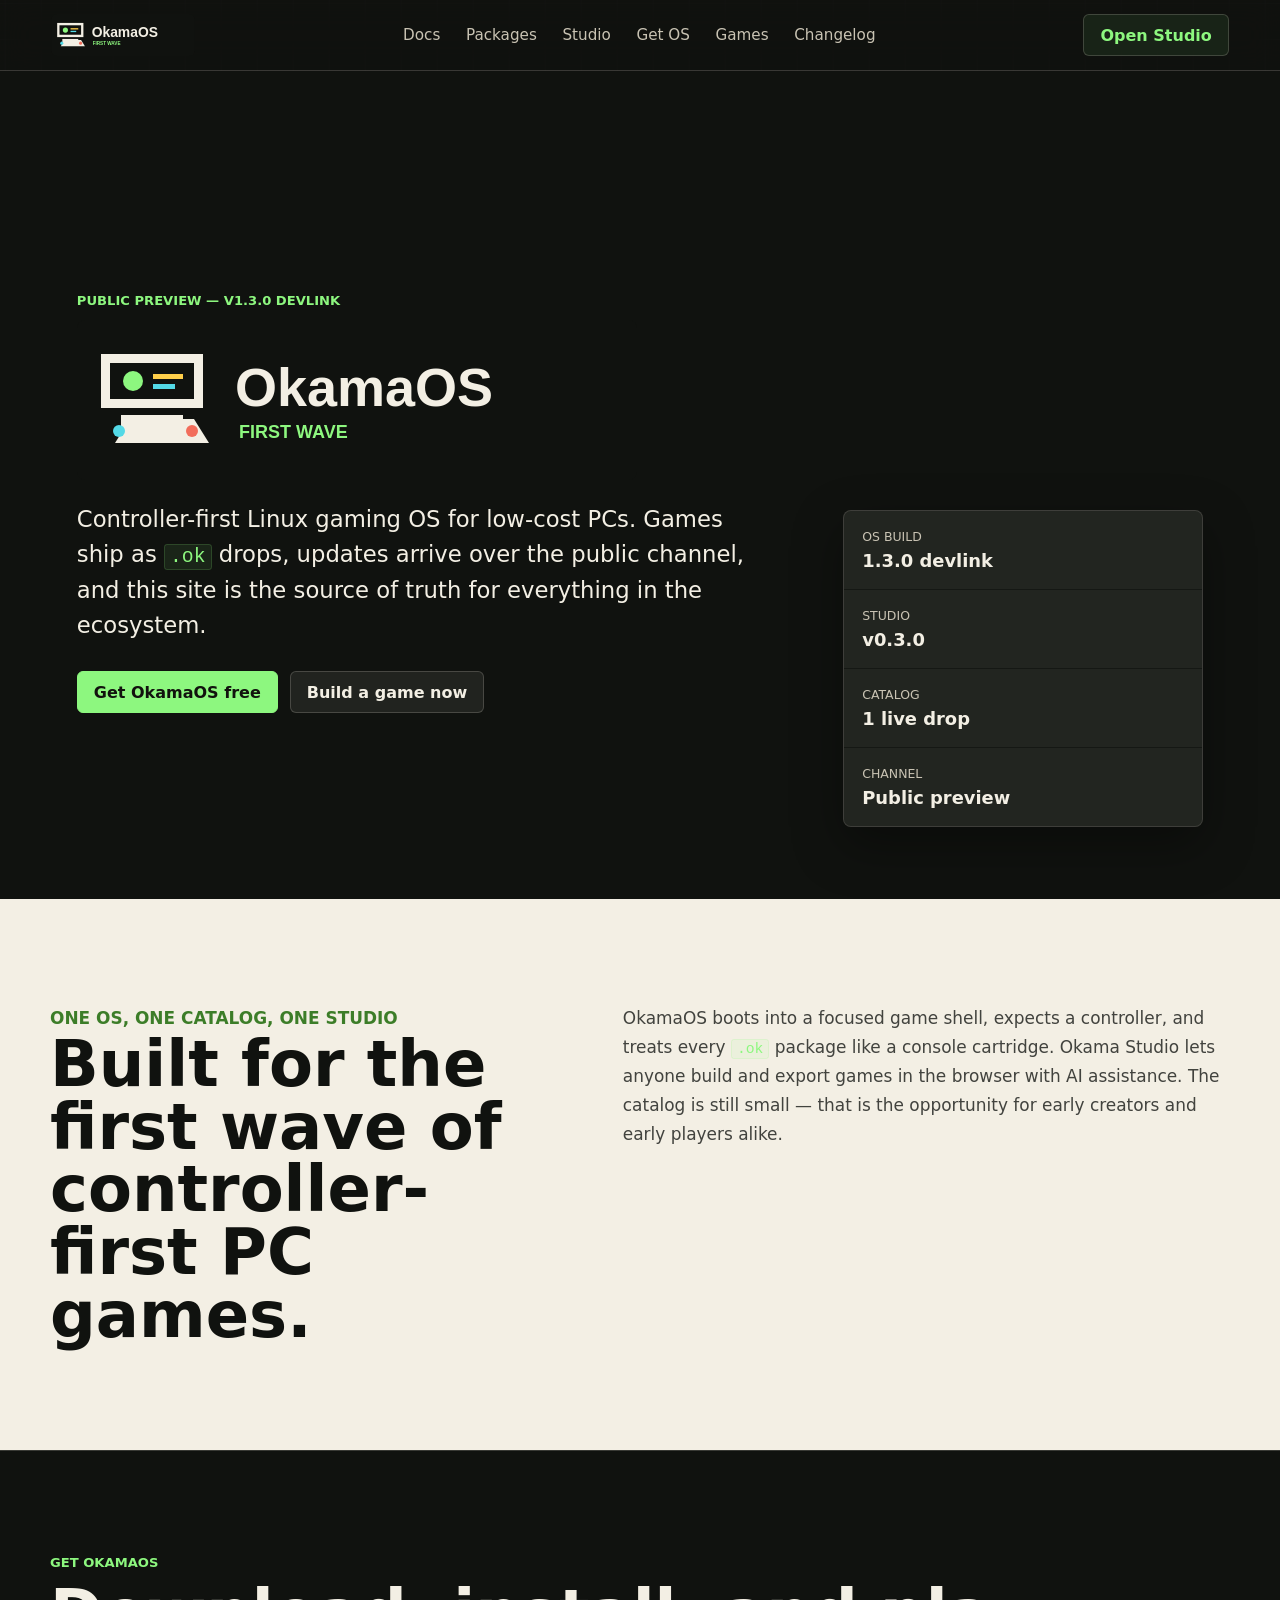
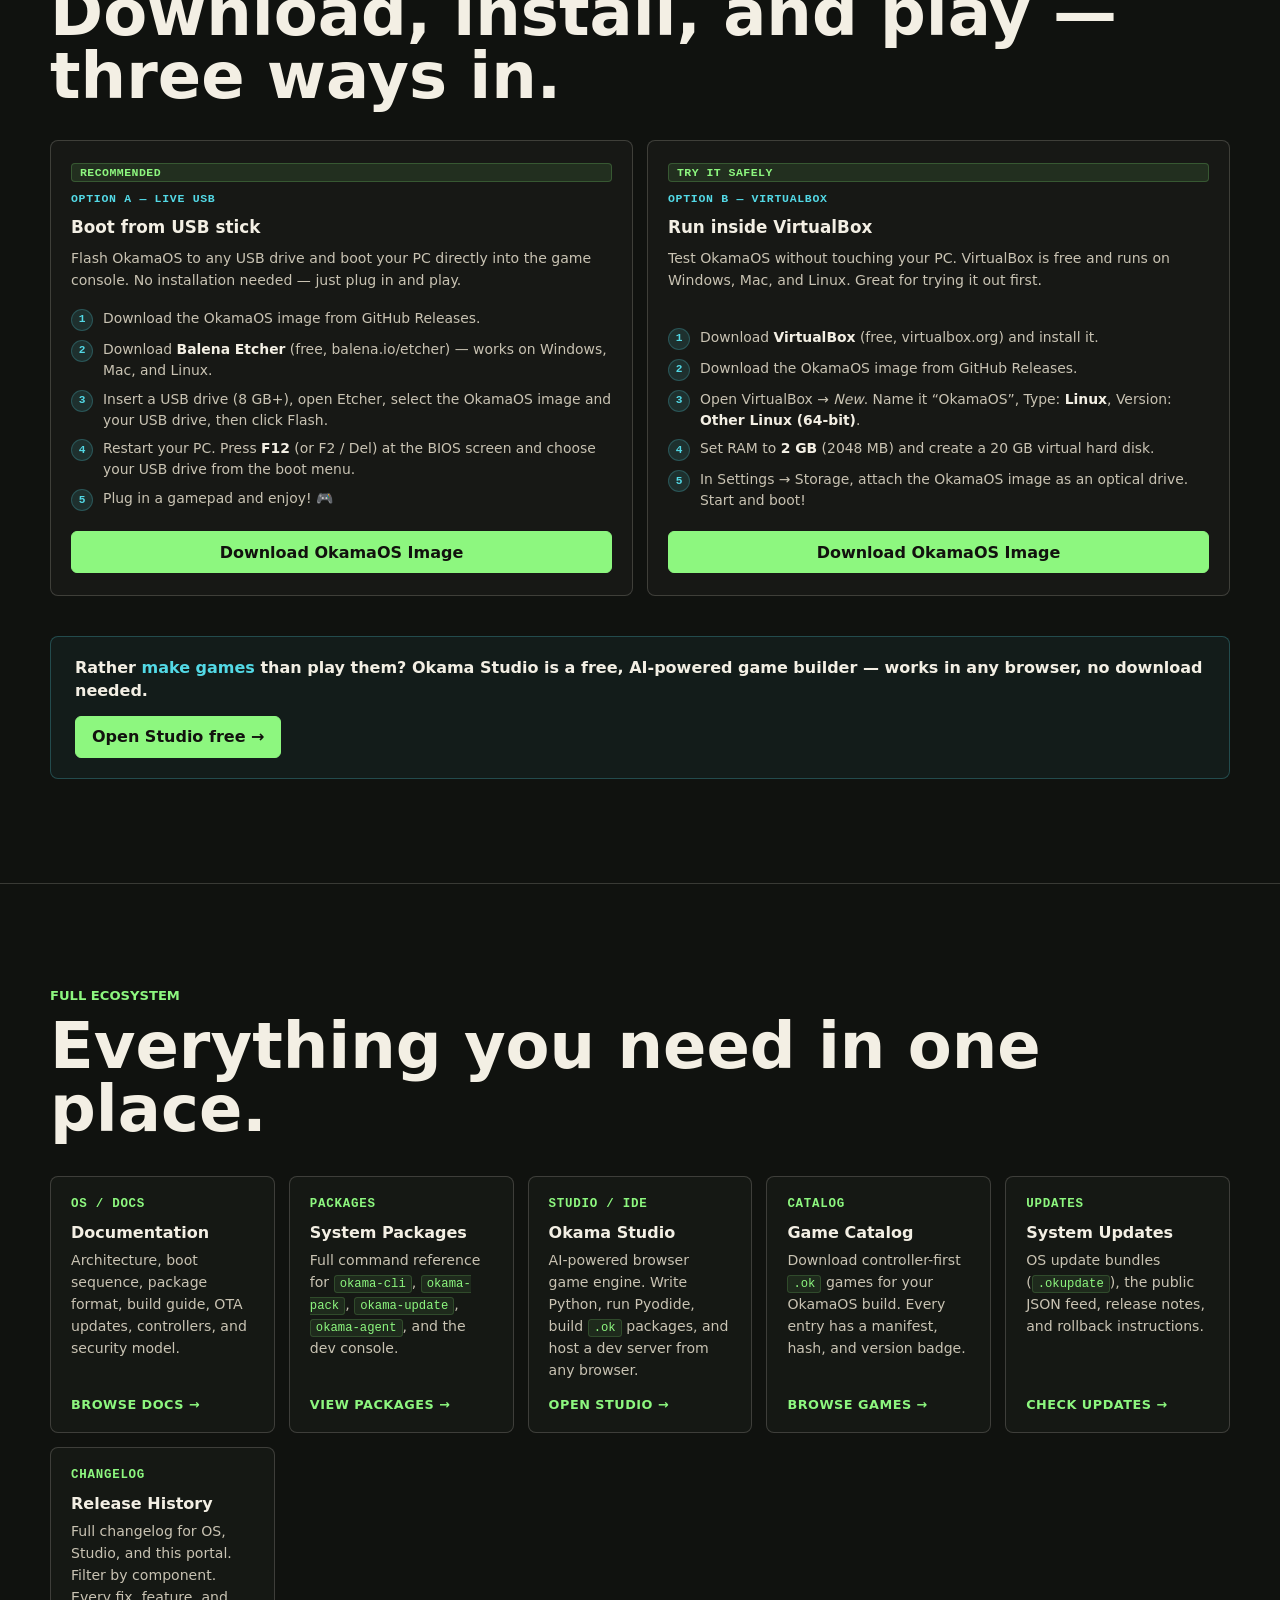
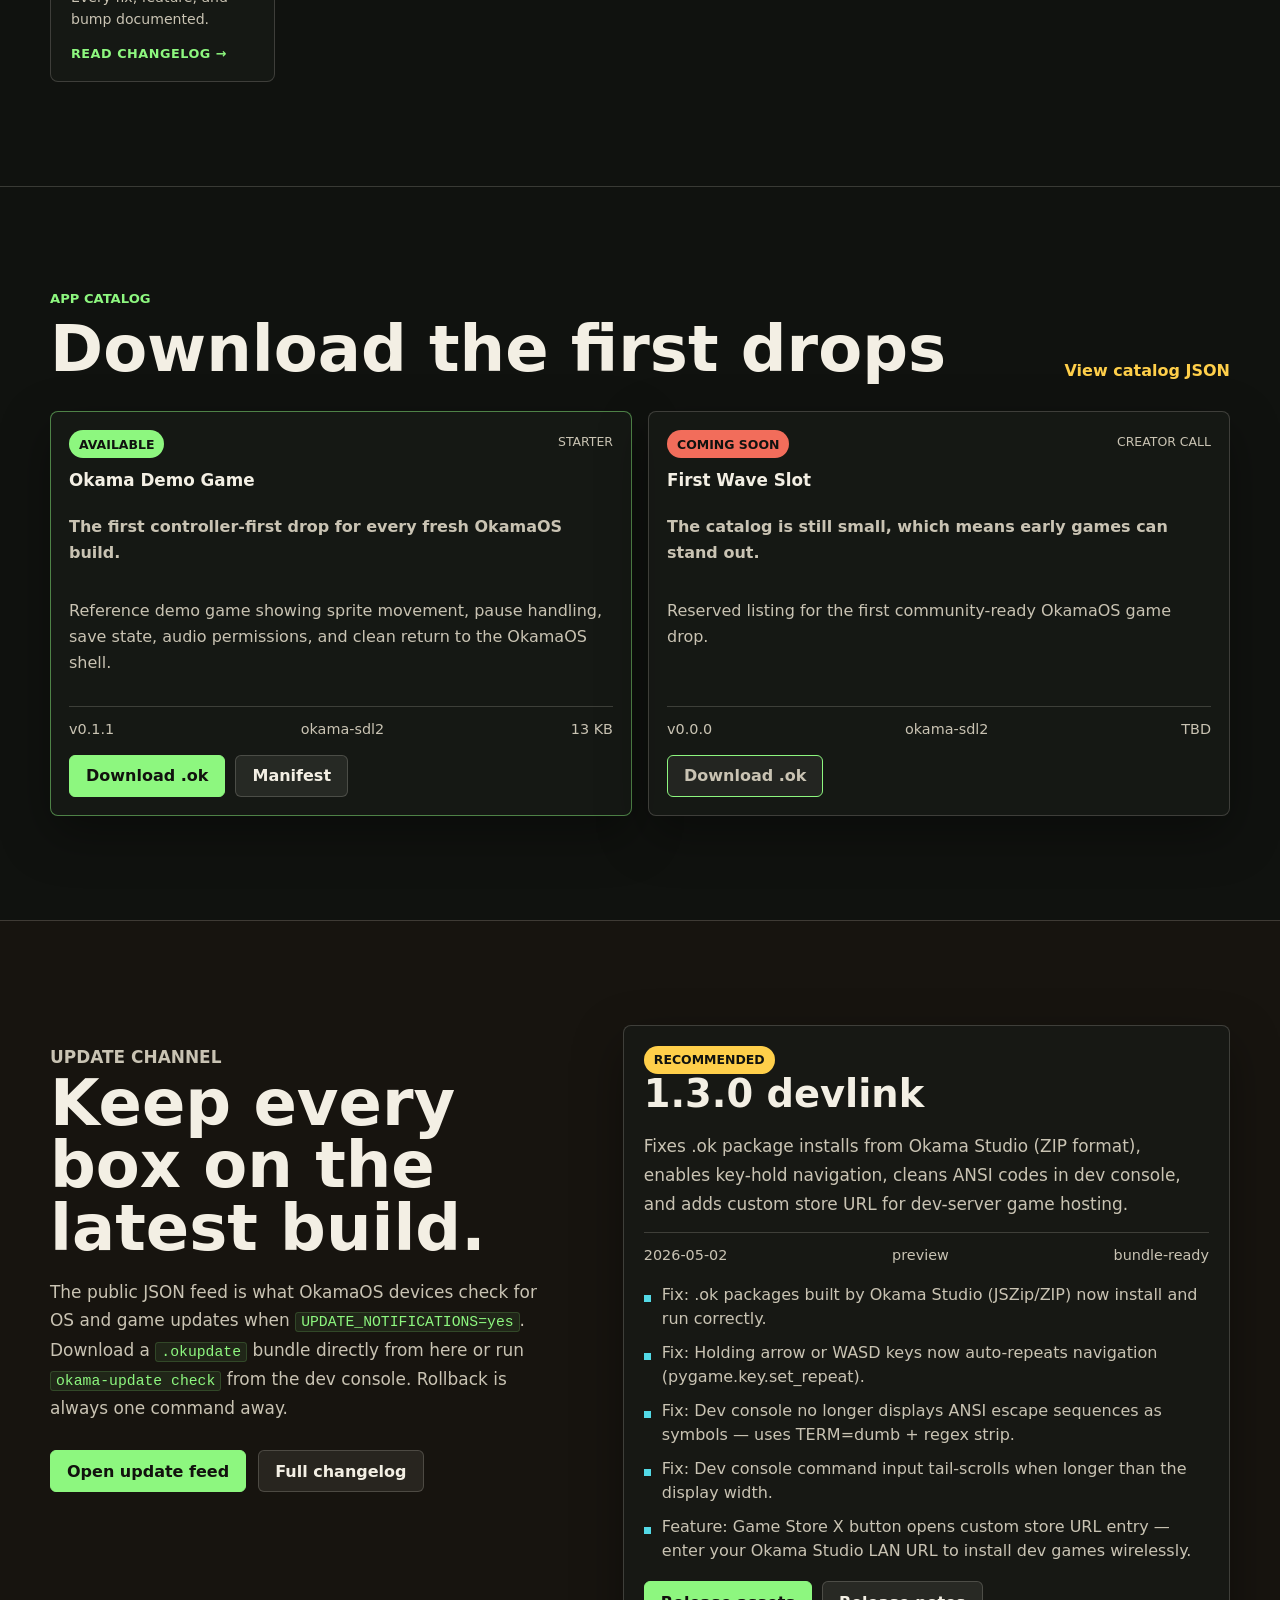
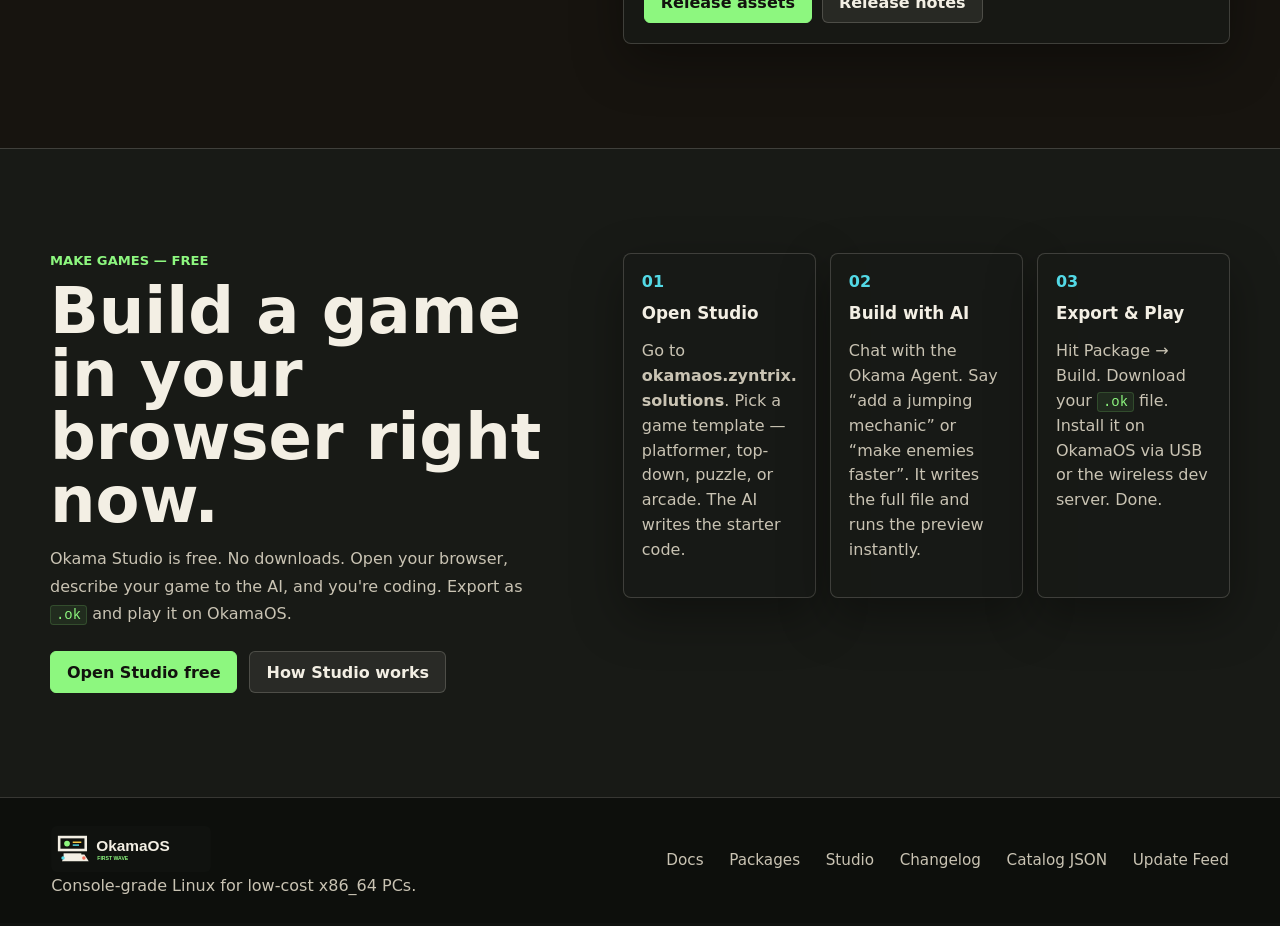
==== commit c6ae4397: "refactor(index): remove 'build from source' install option" ====
--- a/index.html
+++ b/index.html
@@ -121,19 +121,6 @@
               <a class="button primary" href="https://github.com/zyntrixsolutions/okamaos/releases/latest" target="_blank" rel="noopener">Download OkamaOS Image</a>
             </div>
 
-            <div class="install-card">
-              <span class="platform-tag">Developers</span>
-              <span class="install-card-num">Option C &mdash; Build from source</span>
-              <h3>Build OkamaOS yourself</h3>
-              <p>Clone the repo, run <code>make setup &amp;&amp; make okamaos-build</code>, and boot your custom image in QEMU. Full Buildroot-based build.</p>
-              <ol class="install-steps">
-                <li data-step="1"><span>Install prerequisites: <code>git make gcc python3 qemu</code></span></li>
-                <li data-step="2"><span><code>git clone</code> the OkamaOS repository.</span></li>
-                <li data-step="3"><span>Run <code>make setup</code> to fetch Buildroot, then <code>make okamaos-build</code> (takes 1&ndash;3 hours first time).</span></li>
-                <li data-step="4"><span>Run <code>make okamaos-run-qemu</code> to test your build in a virtual machine.</span></li>
-              </ol>
-              <a class="button secondary" href="docs.html#build-guide">Read the build guide &rarr;</a>
-            </div>
           </div>
 
           <div class="studio-cta-bar">
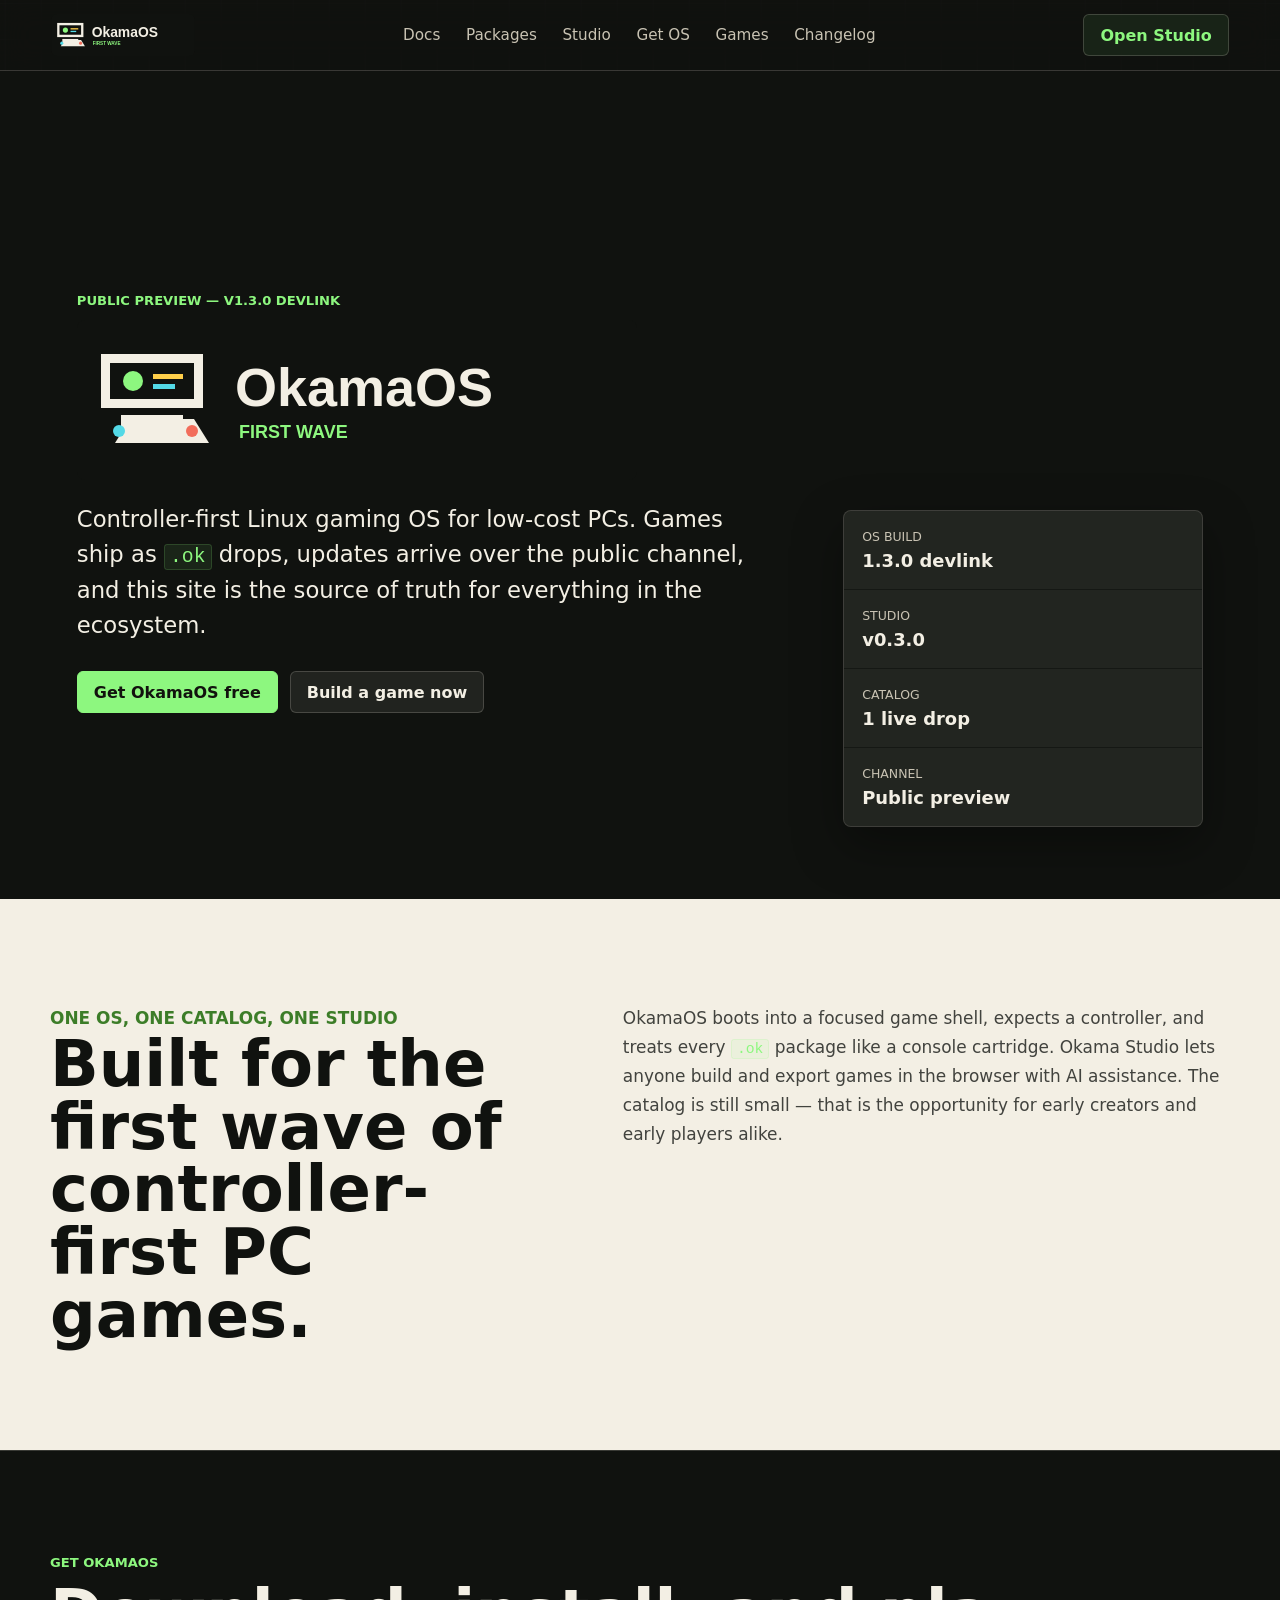
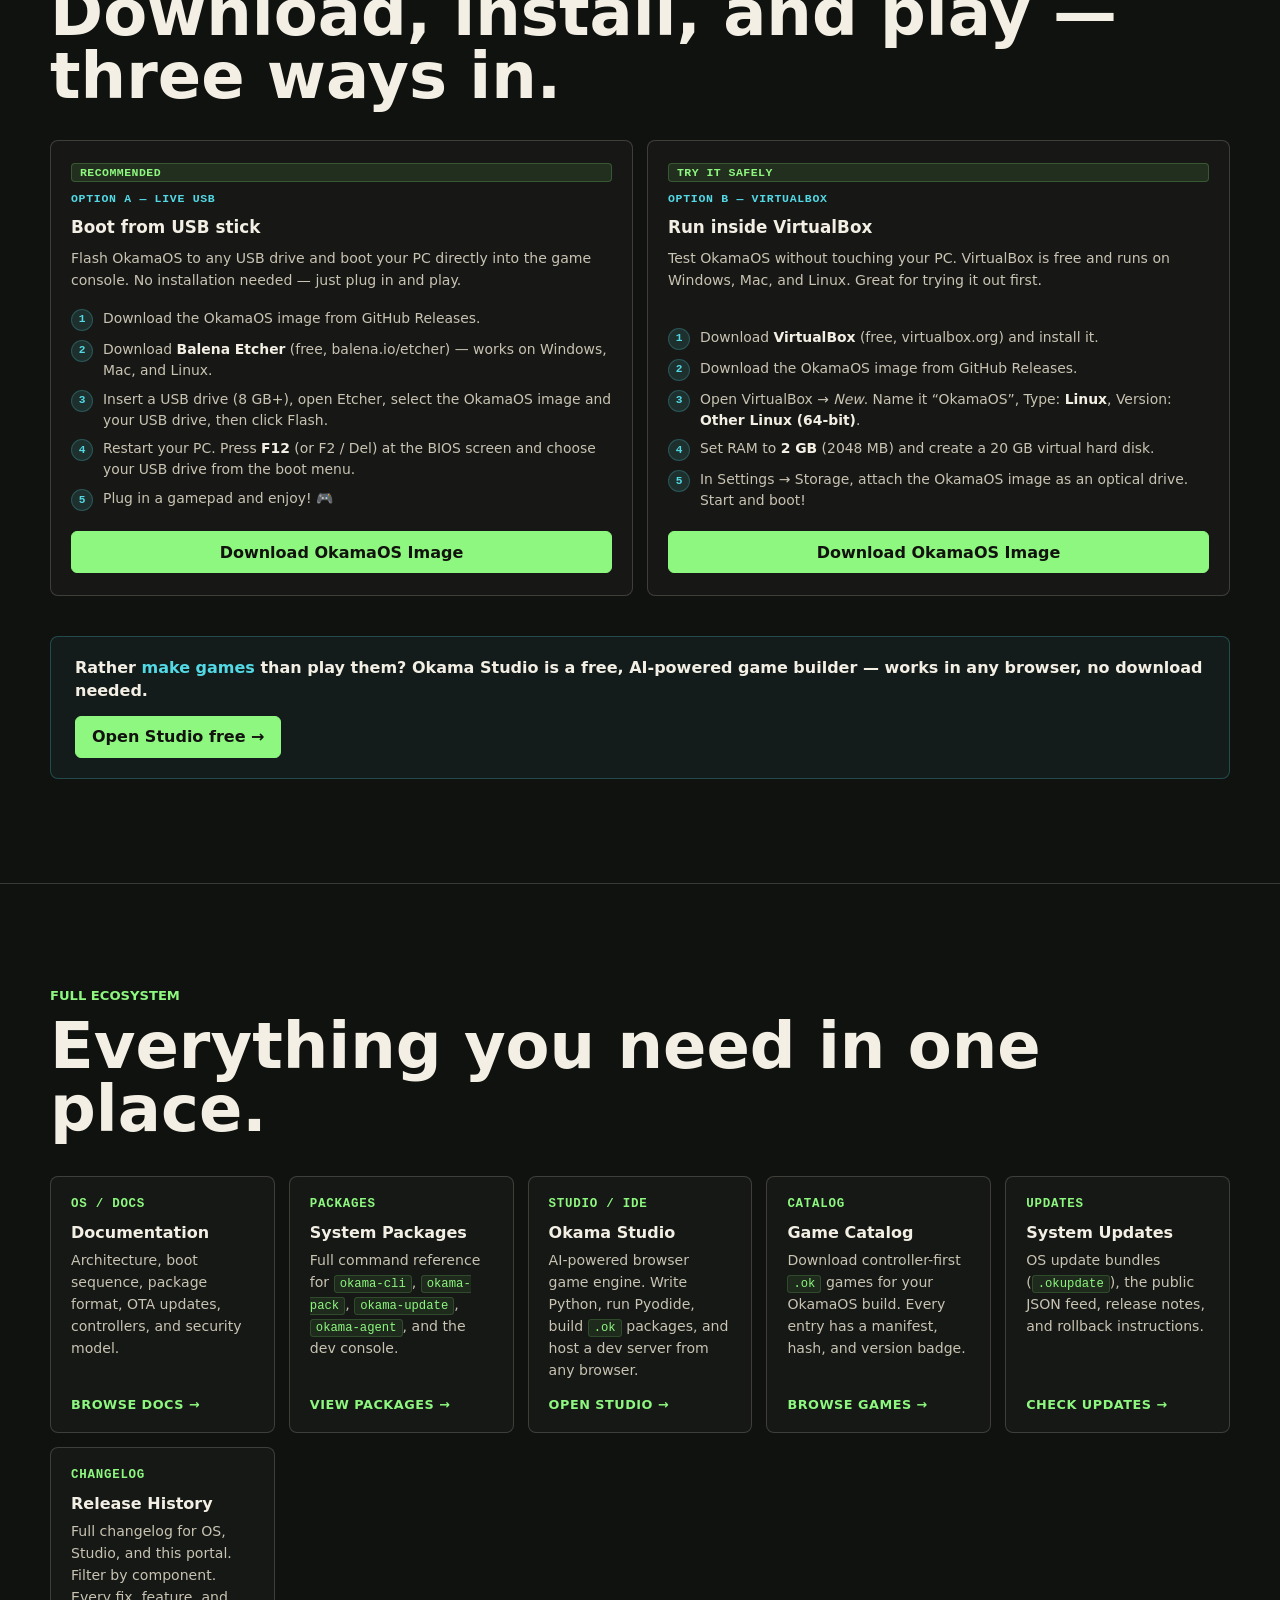
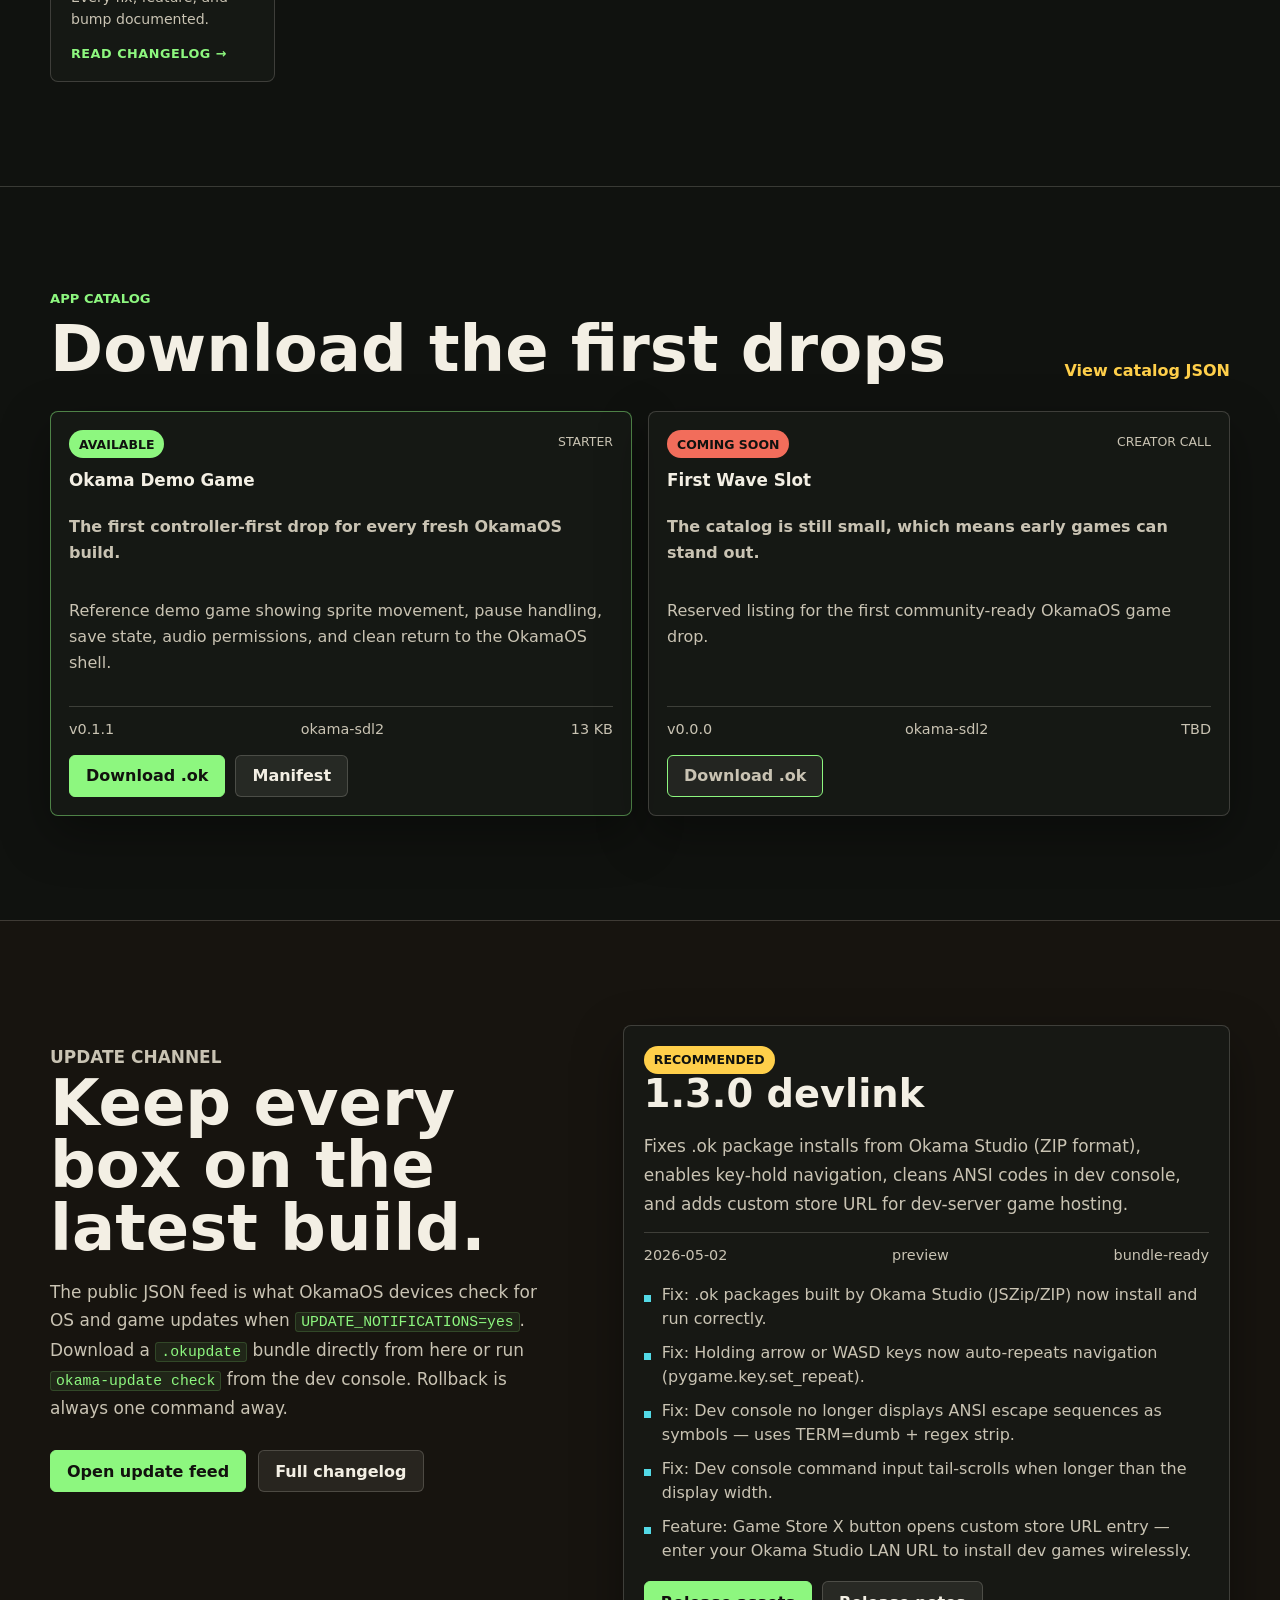
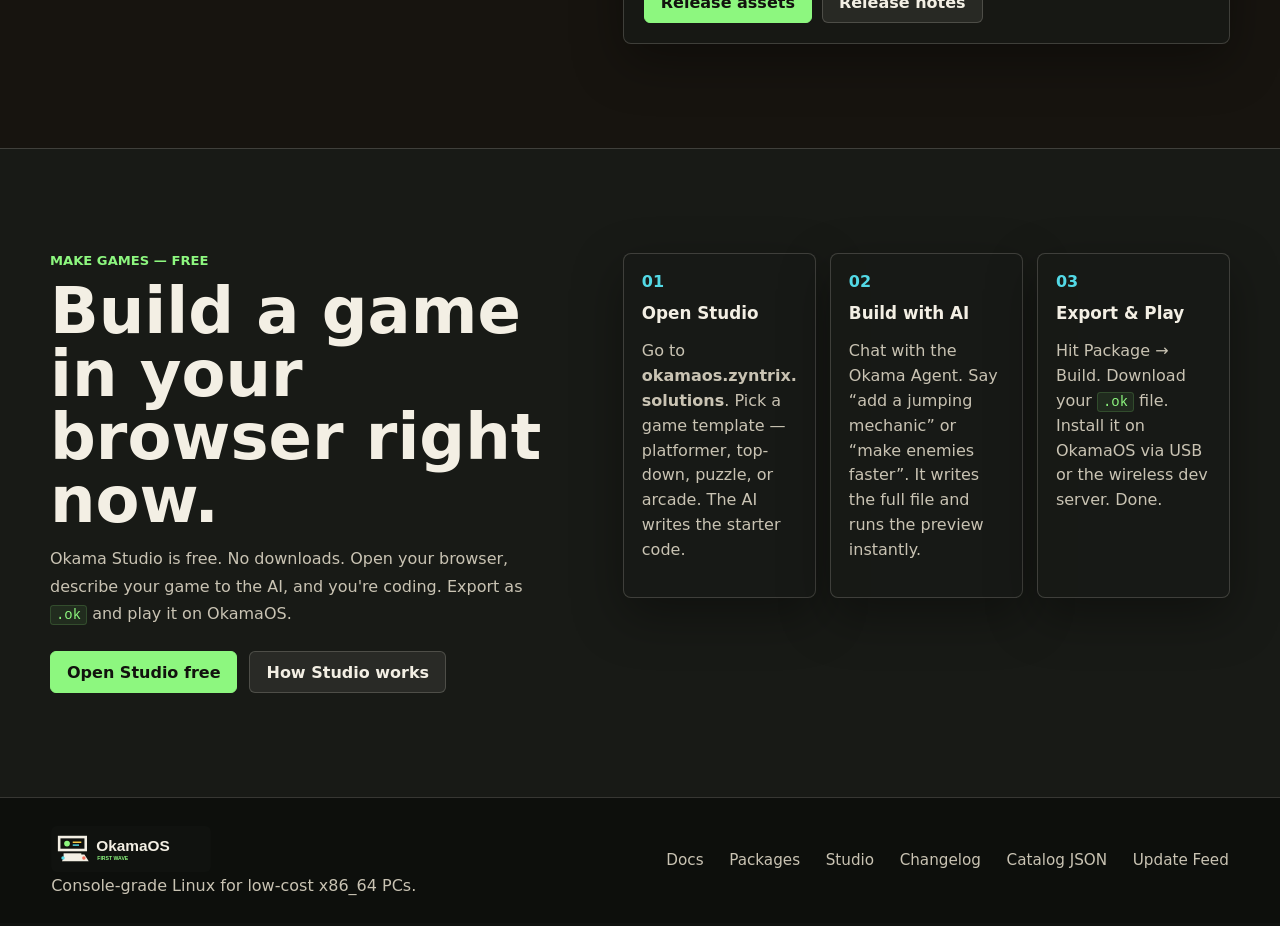
==== commit ae8dcaf5: "refactor(docs,index): remove build guide and makefile reference sections - Remove Build Guide and Ma" ====
--- a/index.html
+++ b/index.html
@@ -142,7 +142,7 @@
             <a class="eco-card" href="docs.html">
               <span class="eco-card-icon">OS / Docs</span>
               <h3>Documentation</h3>
-              <p>Architecture, boot sequence, package format, build guide, OTA updates, controllers, and security model.</p>
+              <p>Architecture, boot sequence, package format, OTA updates, controllers, and security model.</p>
               <span class="eco-link">Browse docs &rarr;</span>
             </a>
             <a class="eco-card" href="packages.html">
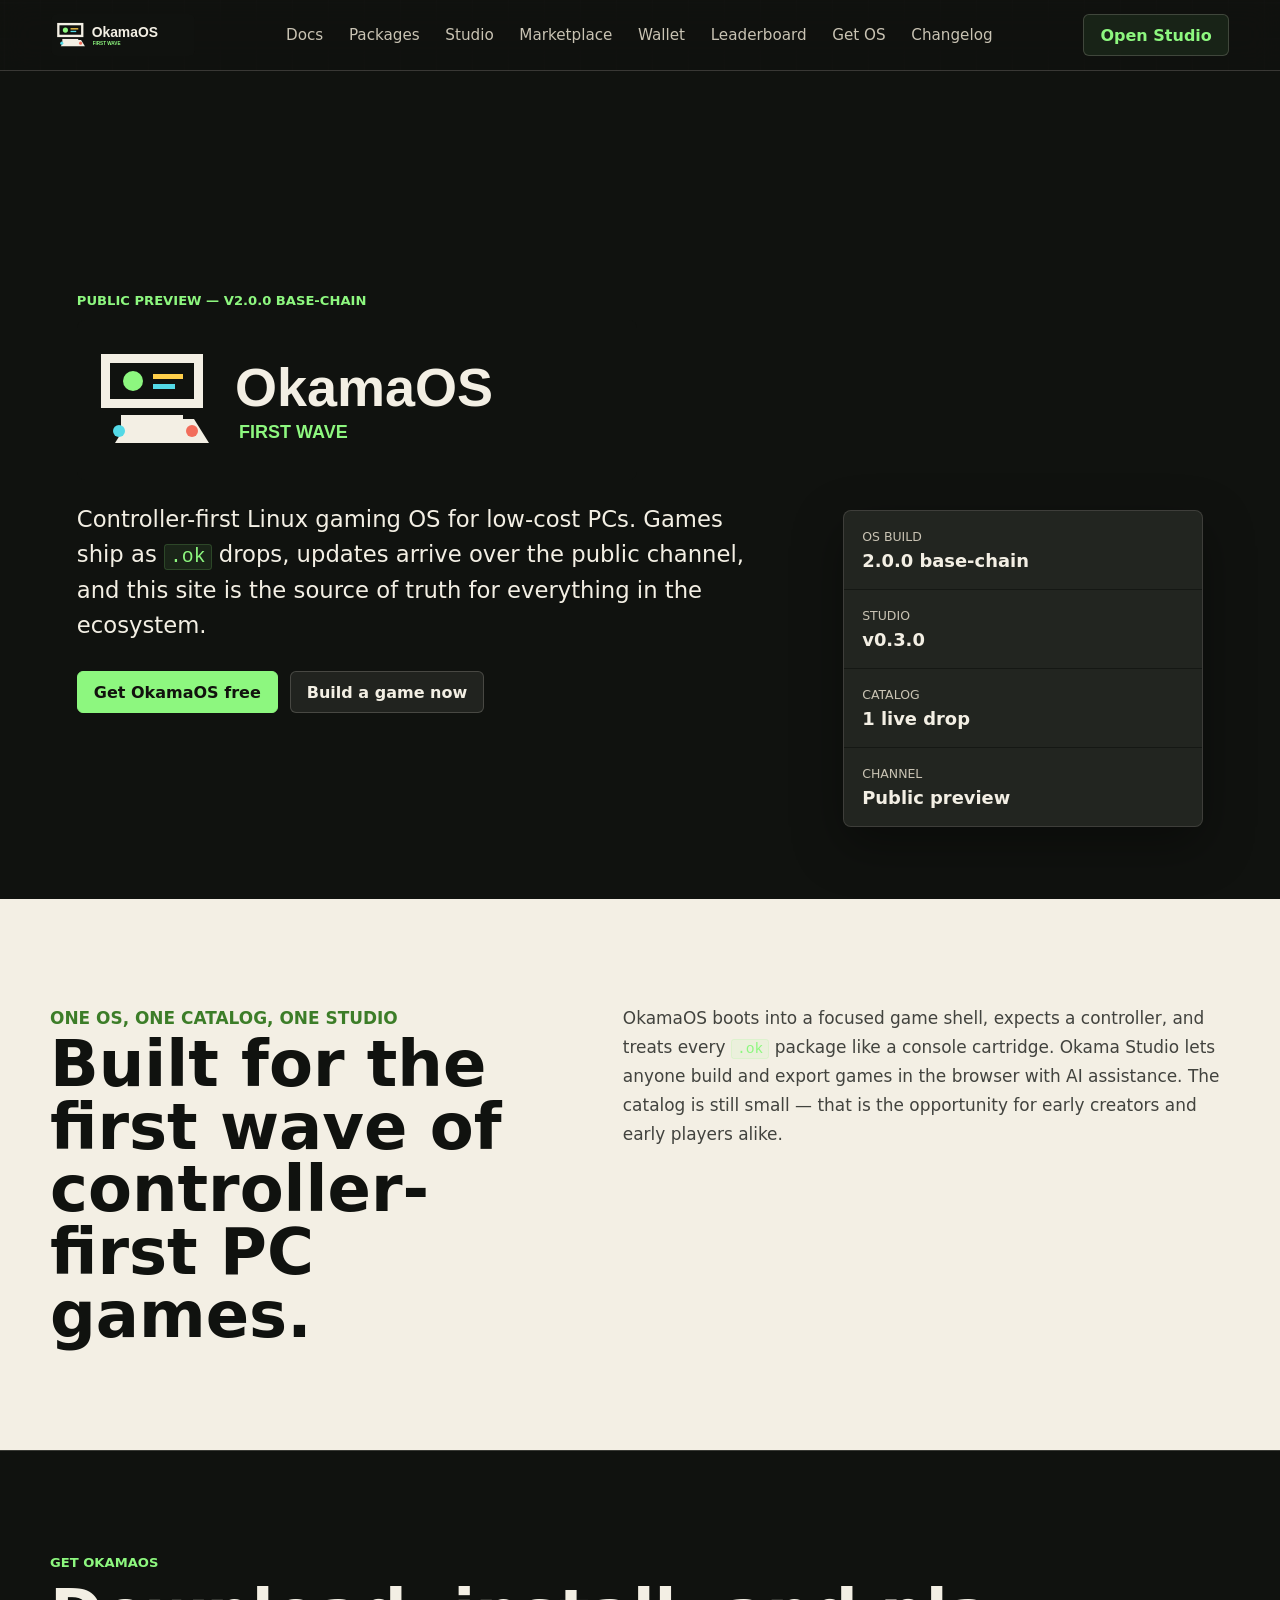
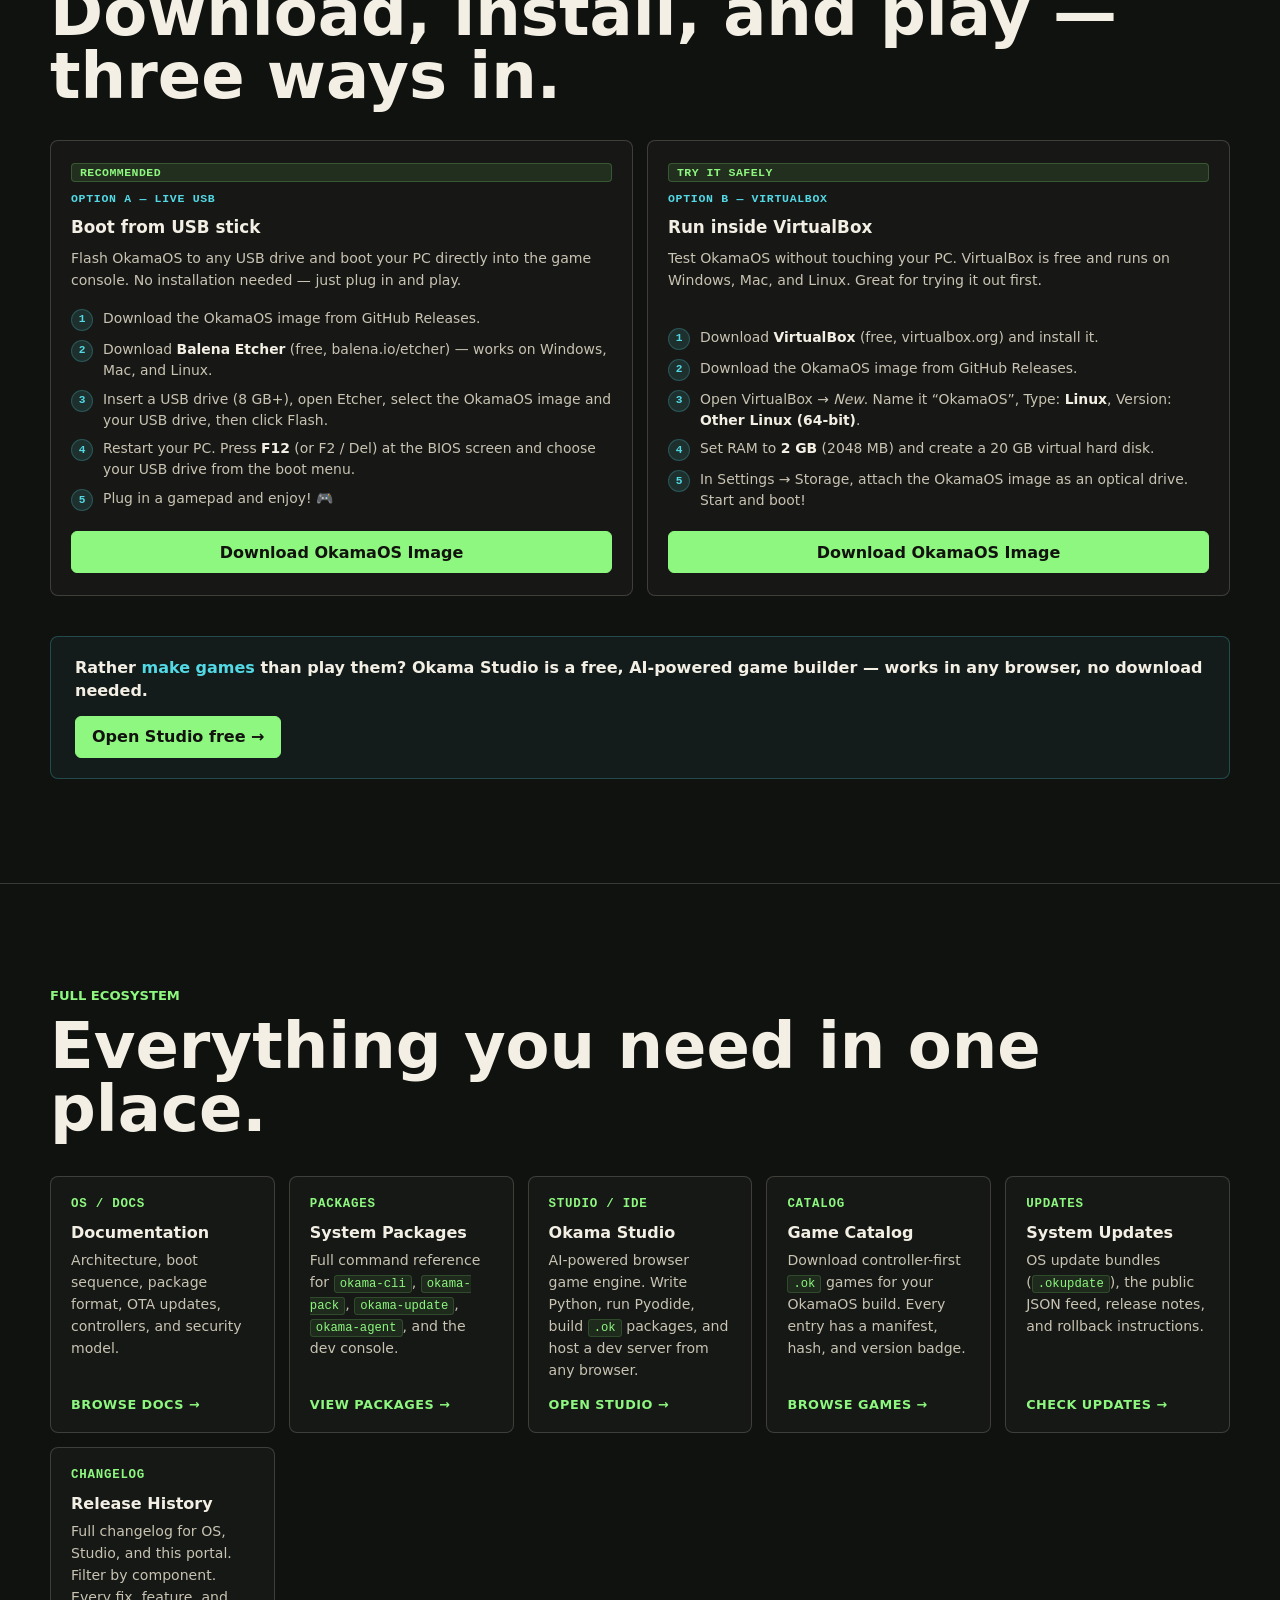
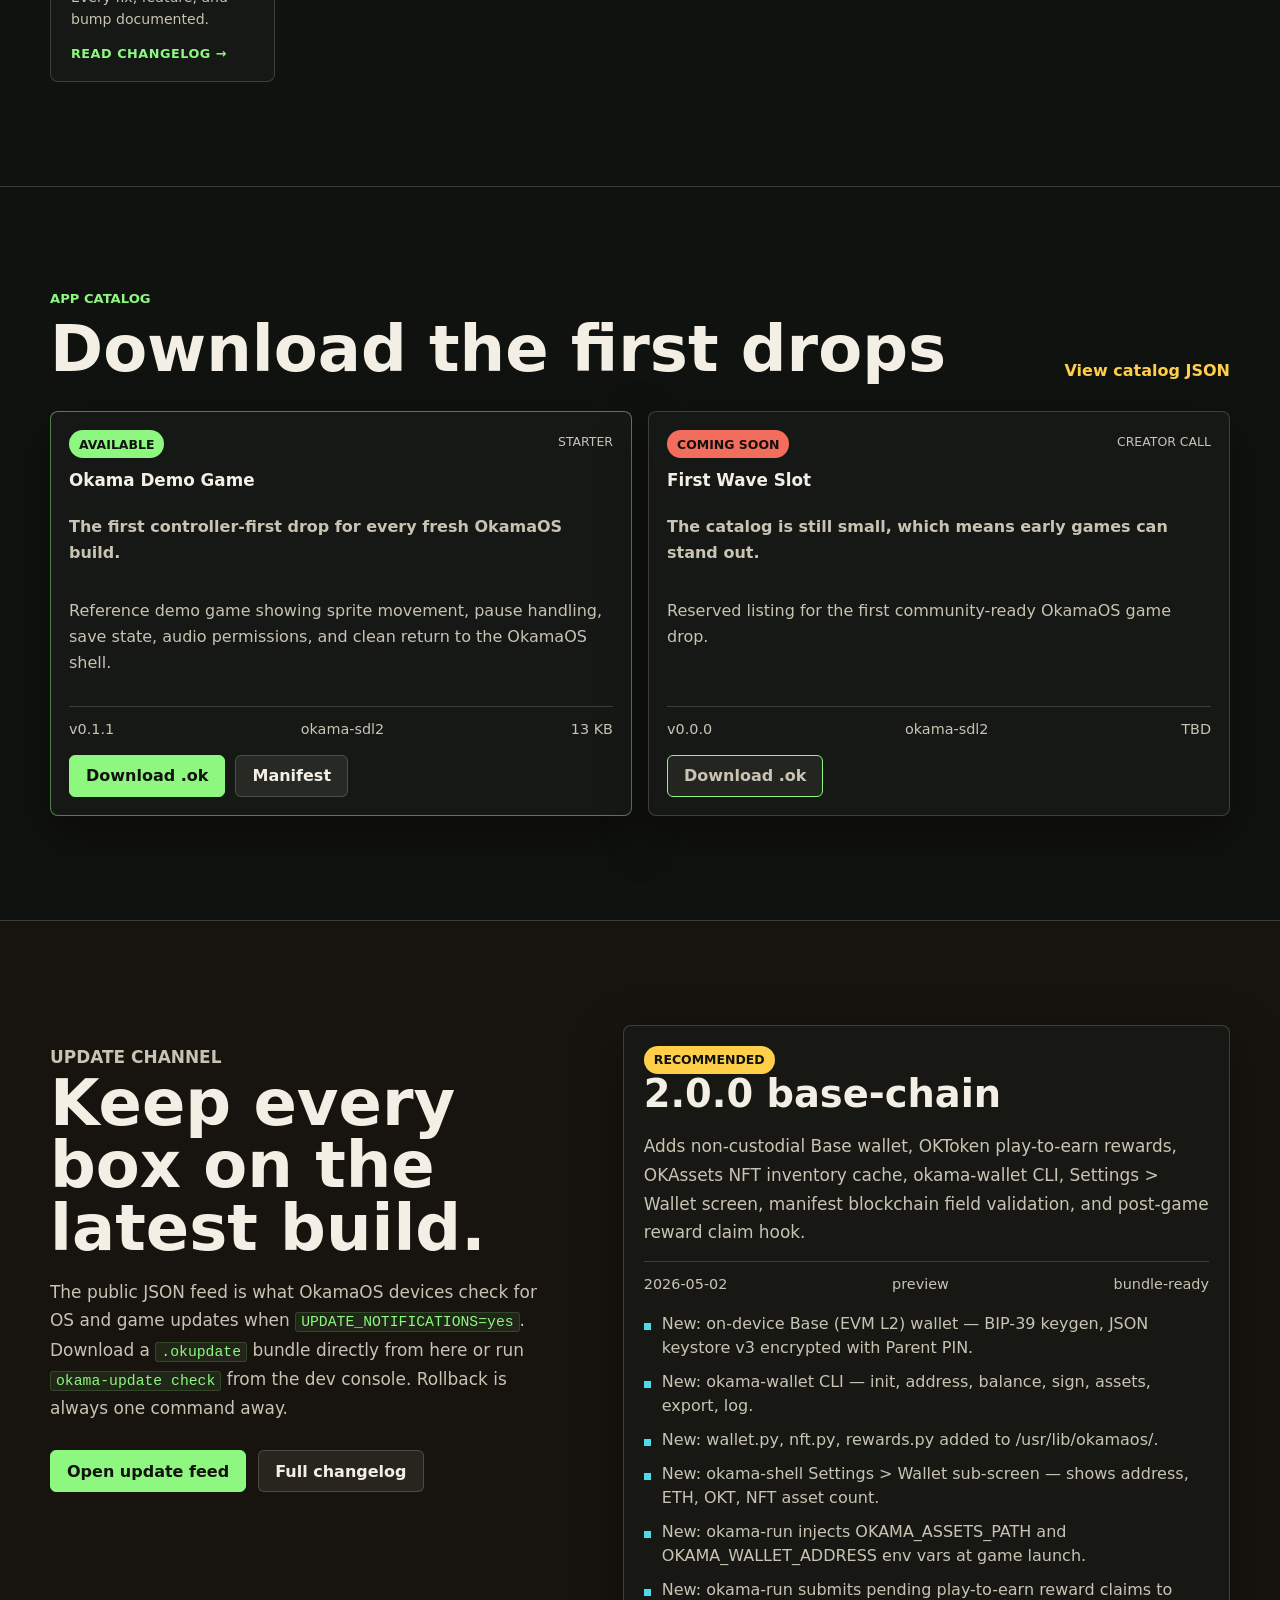
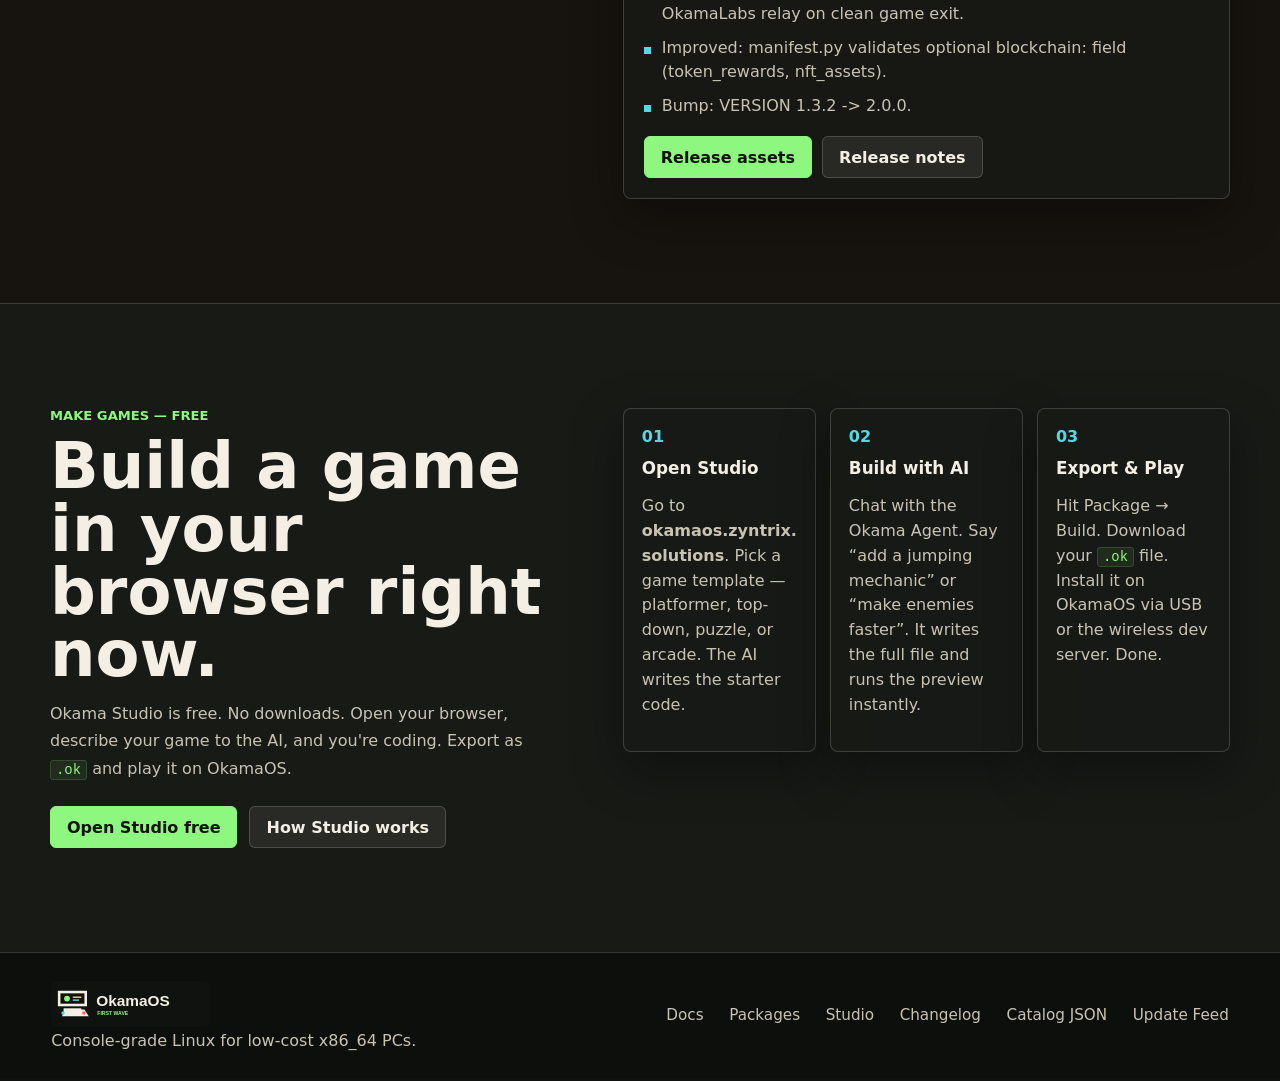
==== commit 2e884ab2: "feat(v2.0.0): update package, blockchain pages, nav links - okamaos-v2.0.0.okupdate: 46KB bundle (ok" ====
--- a/index.html
+++ b/index.html
@@ -21,8 +21,10 @@
         <a href="docs.html">Docs</a>
         <a href="packages.html">Packages</a>
         <a href="studio.html">Studio</a>
+        <a href="marketplace.html">Marketplace</a>
+        <a href="wallet.html">Wallet</a>
+        <a href="leaderboard.html">Leaderboard</a>
         <a href="#get-started">Get OS</a>
-        <a href="#games">Games</a>
         <a href="changelog.html">Changelog</a>
       </nav>
       <a class="header-action" href="https://okamaos.zyntrix.solutions" target="_blank" rel="noopener">Open Studio</a>
@@ -34,7 +36,7 @@
     <main id="top">
       <section class="hero" aria-labelledby="hero-title">
         <div class="hero-copy">
-          <p class="eyebrow">Public preview — v1.3.0 devlink</p>
+          <p class="eyebrow">Public preview — v2.0.0 base-chain</p>
           <h1 id="hero-title" class="hero-logo-title">
             <img src="assets/okama-logo.svg" width="560" height="160" alt="OkamaOS">
           </h1>
@@ -51,7 +53,7 @@
         <div class="hero-panel" aria-label="Ecosystem status">
           <div>
             <span class="panel-label">OS Build</span>
-            <strong id="heroVersion">1.3.0 devlink</strong>
+            <strong id="heroVersion">2.0.0 base-chain</strong>
           </div>
           <div>
             <span class="panel-label">Studio</span>
@@ -253,11 +255,11 @@
           </div>
           <div class="update-card" id="updateCard" aria-live="polite">
             <span class="status-pill">recommended</span>
-            <h3>1.3.0 devlink</h3>
+            <h3>2.0.0 base-chain</h3>
             <p>
-              Fixes ZIP <code>.ok</code> installs from Okama Studio, enables
-              key-hold navigation, cleans ANSI codes in the dev console, and
-              adds custom Game Store URL for wireless dev-server game hosting.
+              Blockchain Foundation — non-custodial Base wallet, OKToken
+              play-to-earn rewards, OKAssets NFT inventory, okama-wallet CLI,
+              Settings &rsaquo; Wallet screen, and manifest blockchain field support.
             </p>
             <div class="card-meta">
               <span>2026-05-02</span>
@@ -265,13 +267,14 @@
               <span>bundle-ready</span>
             </div>
             <ul class="update-list">
-              <li>Fix: ZIP packages from Okama Studio now install correctly.</li>
-              <li>Fix: Key-hold navigation auto-repeat now works.</li>
-              <li>Fix: Dev console strips ANSI escape codes.</li>
-              <li>Feature: Custom store URL via X button in Game Store.</li>
+              <li>New: on-device Base wallet (BIP-39, JSON keystore v3, Parent PIN encrypted).</li>
+              <li>New: okama-wallet CLI — init, address, balance, sign, assets, export, log.</li>
+              <li>New: Settings &rsaquo; Wallet screen in okama-shell.</li>
+              <li>New: Post-game OKToken reward claim hook in okama-run.</li>
+              <li>New: manifest.py validates blockchain: field.</li>
             </ul>
             <div class="download-row">
-              <a class="button primary" href="updates/okamaos-v1.3.0.okupdate" download>Download v1.3.0</a>
+              <a class="button primary" href="updates/okamaos-v2.0.0.okupdate" download>Download v2.0.0</a>
               <a class="button secondary" href="changelog.html">Release notes</a>
             </div>
           </div>
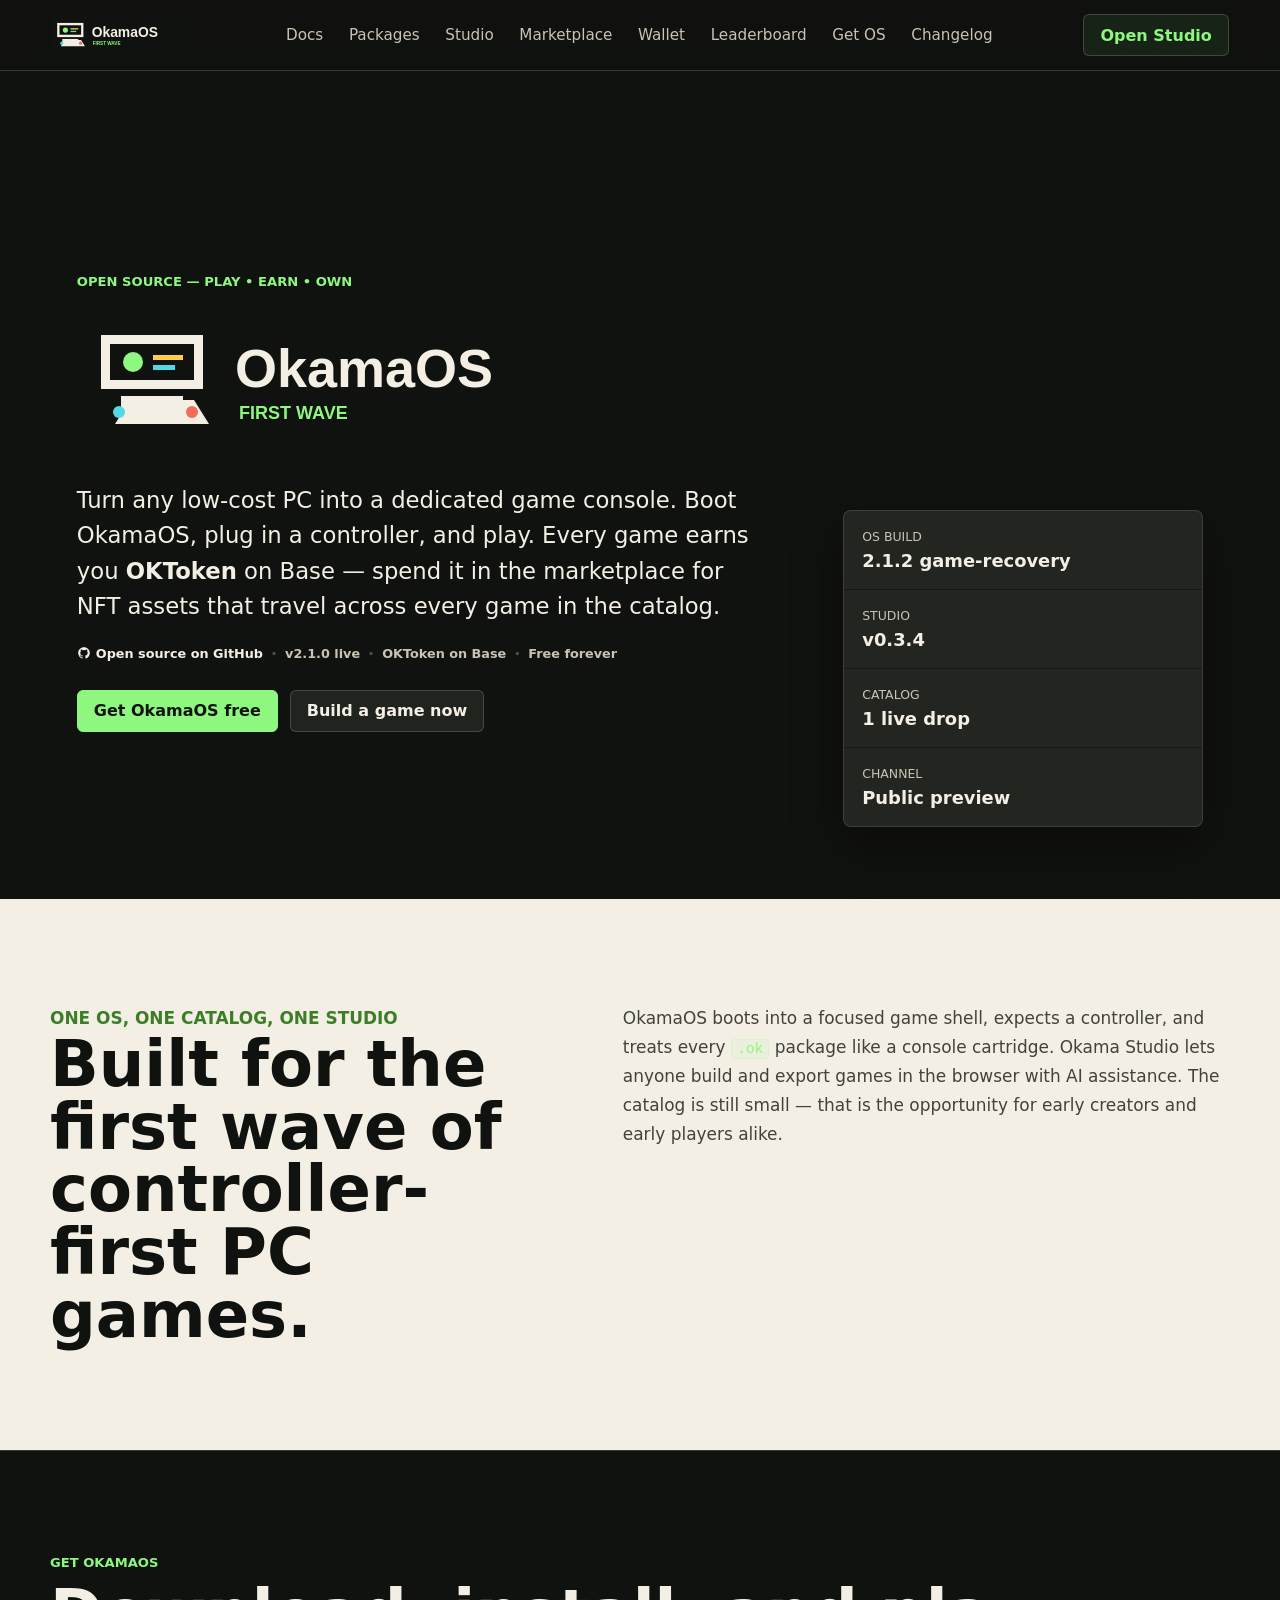
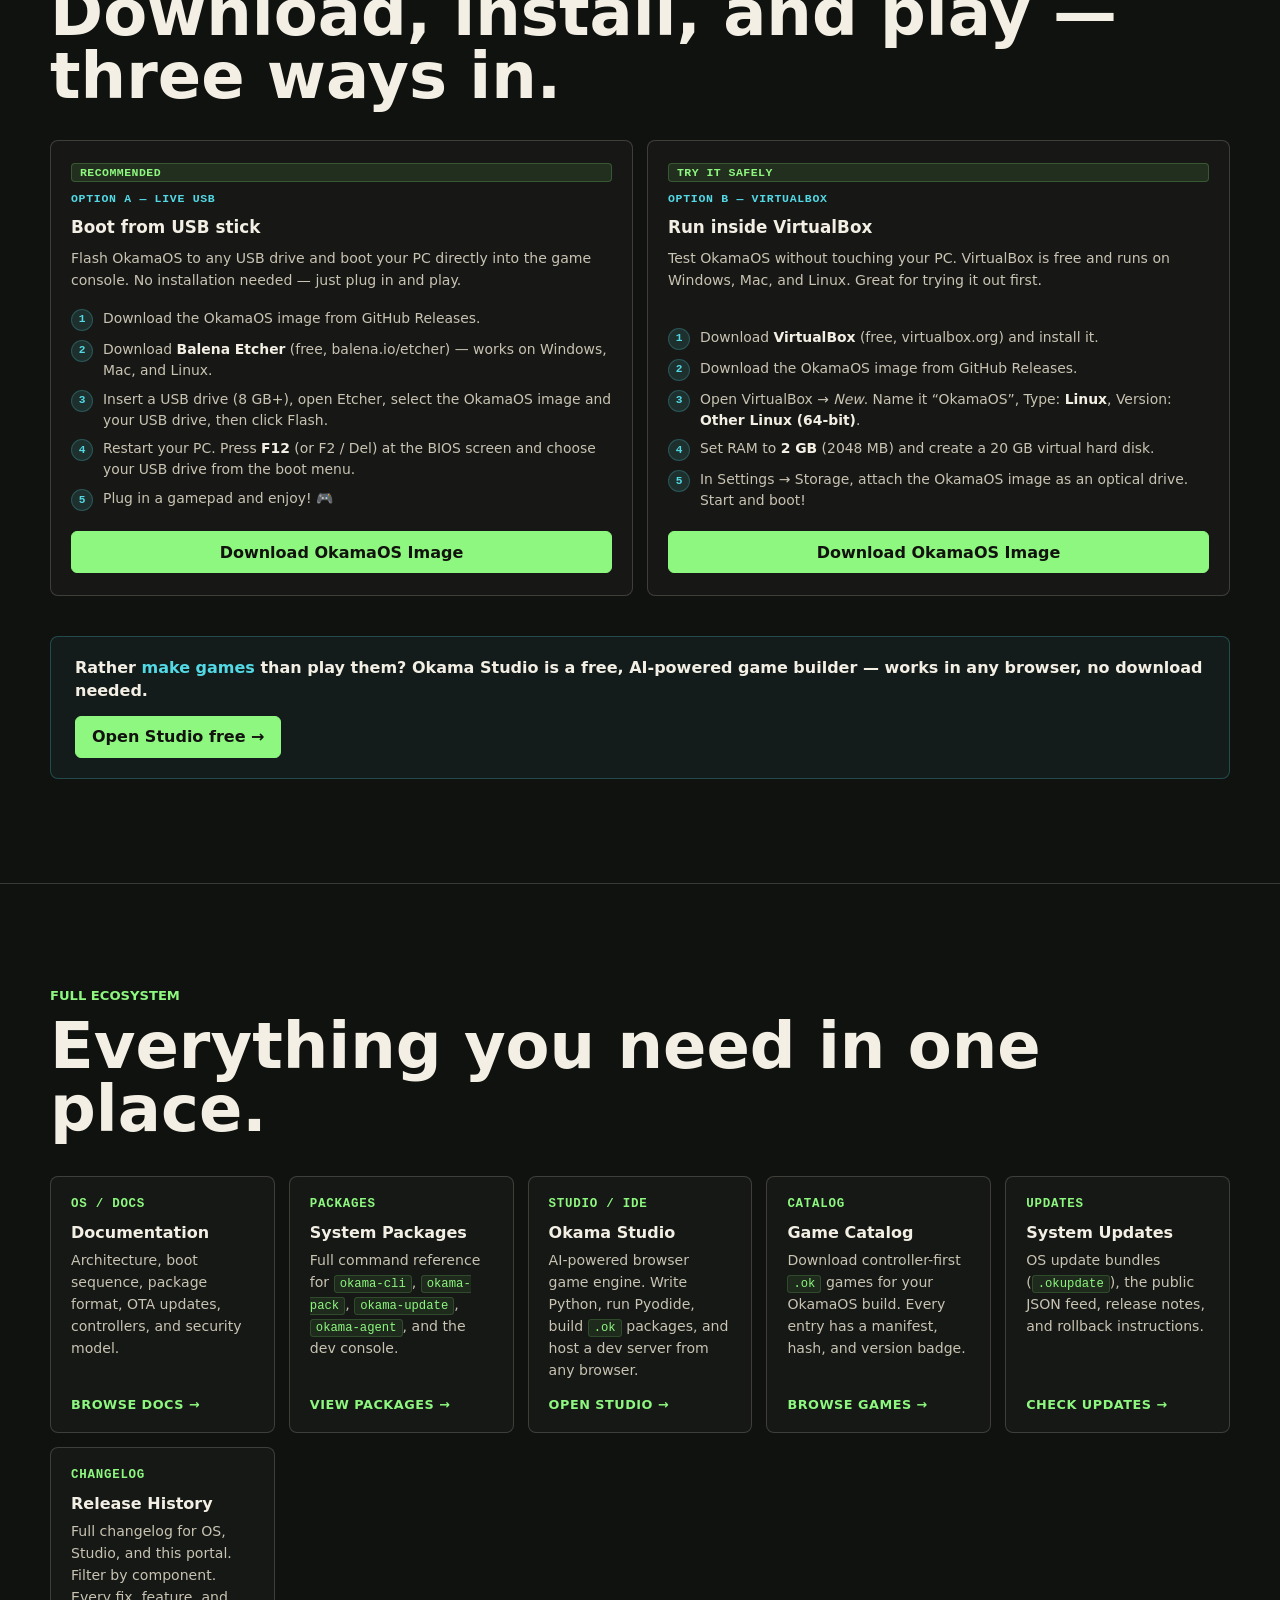
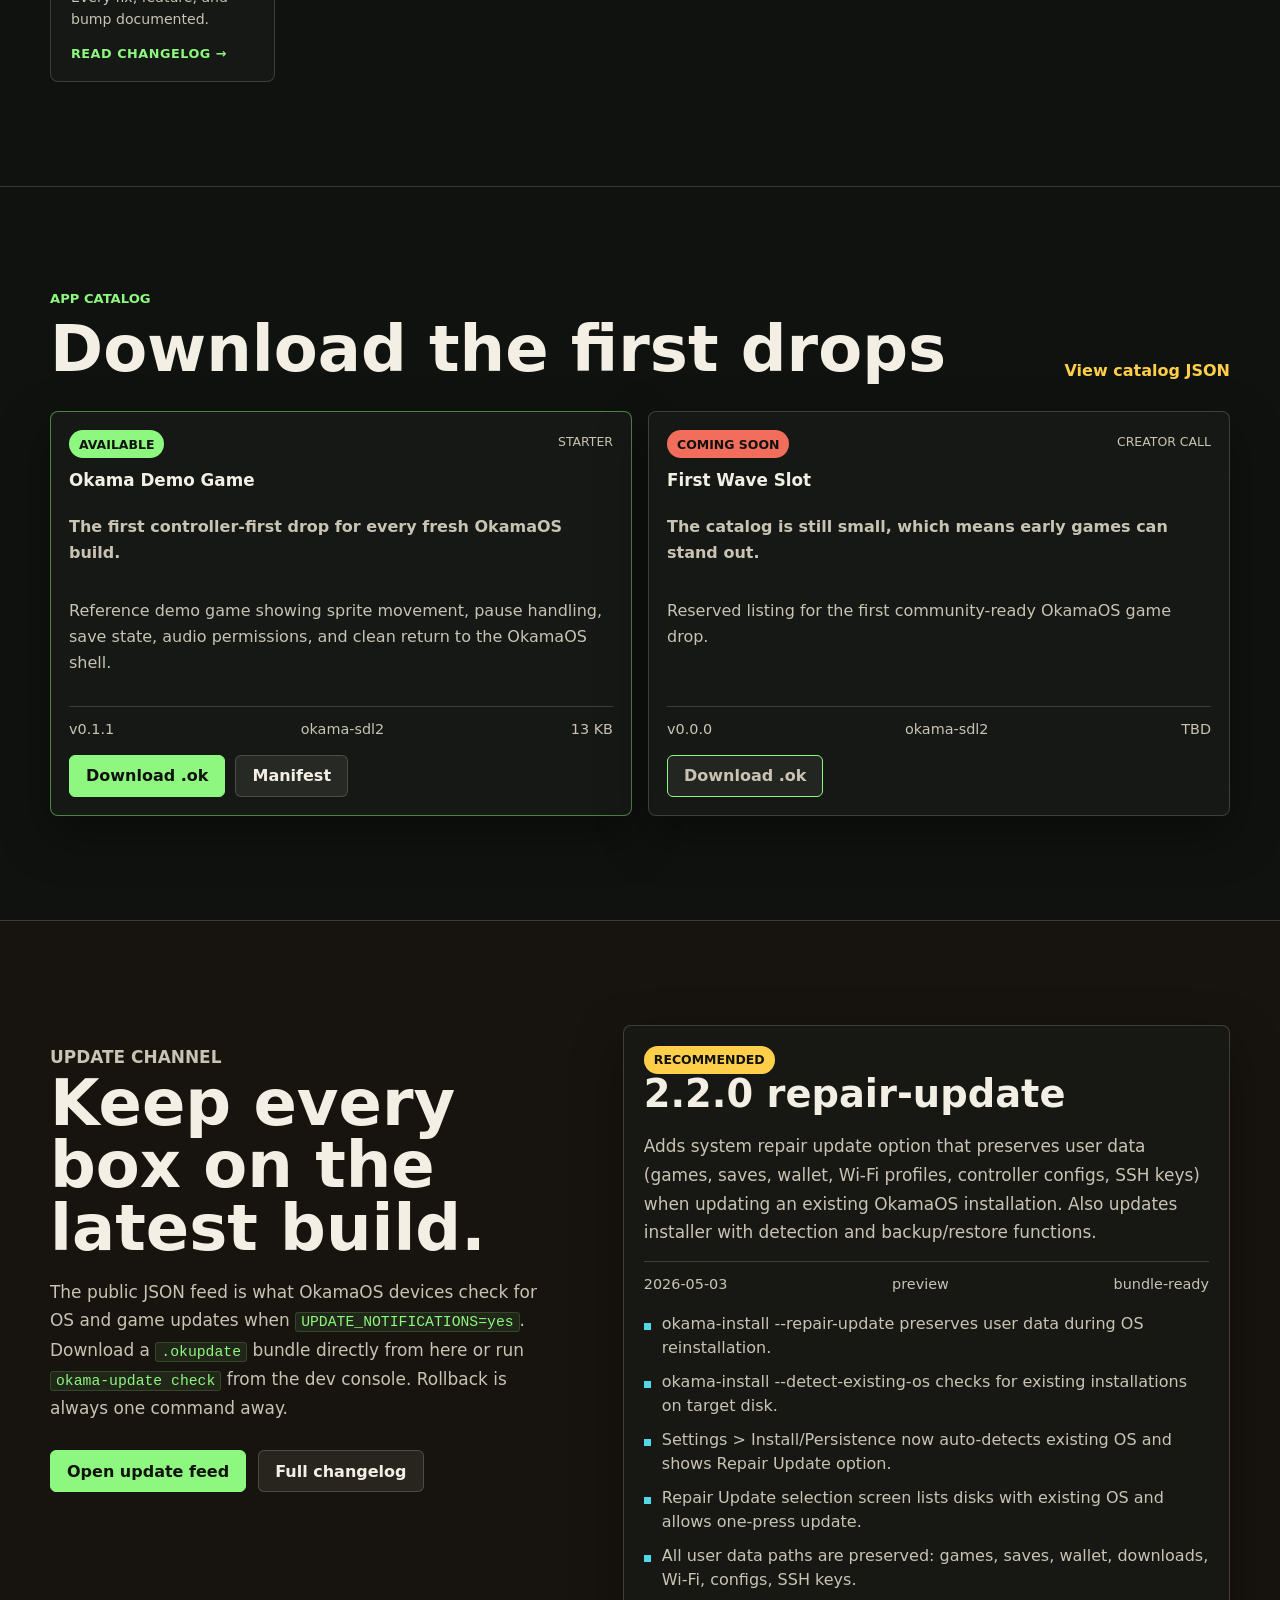
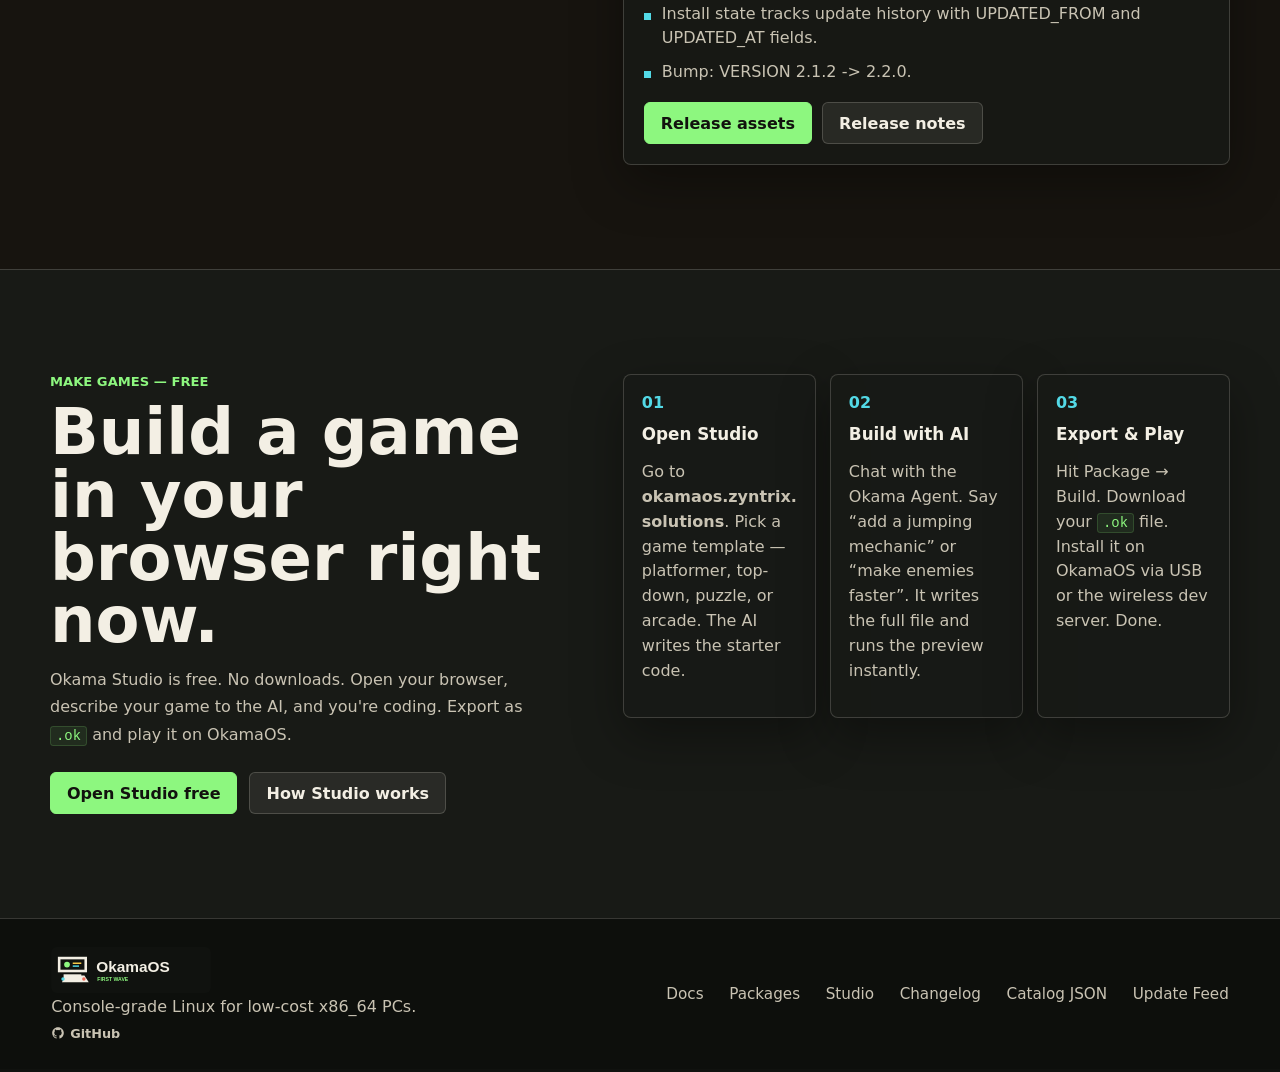
==== commit edb932b7: "feat: GTM launch polish — nav consistency, SEO, hero copy, social proof, mobile touch, fallback data" ====
--- a/index.html
+++ b/index.html
@@ -5,11 +5,33 @@
     <meta name="viewport" content="width=device-width, initial-scale=1">
     <meta name="theme-color" content="#10120f">
     <meta name="description"
-      content="OkamaOS ecosystem hub — OS docs, Studio, system packages, game catalog, updates, and full changelog for controller-first Linux gaming on low-cost PCs.">
-    <title>OkamaOS | Ecosystem Hub</title>
+      content="OkamaOS — controller-first Linux gaming OS for low-cost PCs. Play games, earn OKToken on Base, own your assets as NFTs. Free to download. Open source.">
+    <meta name="robots" content="index, follow">
+    <meta property="og:type" content="website">
+    <meta property="og:url" content="https://zyntrixsolutions.github.io/okamaos/">
+    <meta property="og:title" content="OkamaOS — Controller-First Linux Gaming OS">
+    <meta property="og:description" content="Play. Earn OKToken. Own your game assets on Base. Free Linux gaming OS for any low-cost PC. Build games with Okama Studio.">
+    <meta property="og:image" content="https://zyntrixsolutions.github.io/okamaos/assets/okama-mark.svg">
+    <meta name="twitter:card" content="summary_large_image">
+    <meta name="twitter:title" content="OkamaOS — Controller-First Linux Gaming OS">
+    <meta name="twitter:description" content="Play. Earn OKToken. Own your game assets on Base. Free Linux gaming OS for any low-cost PC.">
+    <meta name="twitter:image" content="https://zyntrixsolutions.github.io/okamaos/assets/okama-mark.svg">
+    <link rel="canonical" href="https://zyntrixsolutions.github.io/okamaos/">
+    <title>OkamaOS | Controller-First Linux Gaming OS</title>
     <link rel="manifest" href="site.webmanifest">
     <link rel="icon" href="assets/okama-mark.svg" type="image/svg+xml">
+    <link rel="preconnect" href="https://fonts.googleapis.com">
     <link rel="stylesheet" href="styles.css">
+    <script type="application/ld+json">
+    {
+      "@context": "https://schema.org",
+      "@type": "WebSite",
+      "name": "OkamaOS",
+      "url": "https://zyntrixsolutions.github.io/okamaos/",
+      "description": "Controller-first Linux gaming OS for low-cost PCs with on-chain play-to-earn rewards and NFT game assets on Base.",
+      "sameAs": ["https://github.com/zyntrixsolutions/okamaos"]
+    }
+    </script>
   </head>
   <body>
     <canvas id="signalCanvas" aria-hidden="true"></canvas>
@@ -36,15 +58,28 @@
     <main id="top">
       <section class="hero" aria-labelledby="hero-title">
         <div class="hero-copy">
-          <p class="eyebrow">Public preview — v2.0.0 base-chain</p>
+          <p class="eyebrow">Open source &mdash; Play &bull; Earn &bull; Own</p>
           <h1 id="hero-title" class="hero-logo-title">
             <img src="assets/okama-logo.svg" width="560" height="160" alt="OkamaOS">
           </h1>
           <p class="hero-text">
-            Controller-first Linux gaming OS for low-cost PCs. Games ship as
-            <code>.ok</code> drops, updates arrive over the public channel,
-            and this site is the source of truth for everything in the ecosystem.
+            Turn any low-cost PC into a dedicated game console. Boot OkamaOS,
+            plug in a controller, and play. Every game earns you
+            <strong>OKToken</strong> on Base &mdash; spend it in the marketplace
+            for NFT assets that travel across every game in the catalog.
           </p>
+          <div class="hero-proof">
+            <a href="https://github.com/zyntrixsolutions/okamaos" target="_blank" rel="noopener" class="proof-link">
+              <svg width="14" height="14" viewBox="0 0 24 24" fill="currentColor" aria-hidden="true"><path d="M12 2C6.477 2 2 6.477 2 12c0 4.418 2.865 8.166 6.839 9.489.5.092.682-.217.682-.482 0-.237-.008-.866-.013-1.7-2.782.603-3.369-1.342-3.369-1.342-.454-1.155-1.11-1.462-1.11-1.462-.908-.62.069-.608.069-.608 1.003.07 1.531 1.03 1.531 1.03.892 1.529 2.341 1.087 2.91.831.092-.646.35-1.086.636-1.336-2.22-.253-4.555-1.11-4.555-4.943 0-1.091.39-1.984 1.029-2.683-.103-.253-.446-1.27.098-2.647 0 0 .84-.269 2.75 1.025A9.578 9.578 0 0 1 12 6.836a9.59 9.59 0 0 1 2.504.337c1.909-1.294 2.747-1.025 2.747-1.025.546 1.377.202 2.394.1 2.647.64.699 1.028 1.592 1.028 2.683 0 3.842-2.339 4.687-4.566 4.935.359.309.678.919.678 1.852 0 1.336-.012 2.415-.012 2.741 0 .267.18.578.688.48C19.138 20.163 22 16.418 22 12c0-5.523-4.477-10-10-10z"/></svg>
+              Open source on GitHub
+            </a>
+            <span class="proof-sep">&#183;</span>
+            <span class="proof-item">v2.1.0 live</span>
+            <span class="proof-sep">&#183;</span>
+            <span class="proof-item">OKToken on Base</span>
+            <span class="proof-sep">&#183;</span>
+            <span class="proof-item">Free forever</span>
+          </div>
           <div class="hero-actions" aria-label="Primary actions">
             <a class="button primary" href="#get-started">Get OkamaOS free</a>
             <a class="button secondary" href="https://okamaos.zyntrix.solutions" target="_blank" rel="noopener">Build a game now</a>
@@ -53,11 +88,11 @@
         <div class="hero-panel" aria-label="Ecosystem status">
           <div>
             <span class="panel-label">OS Build</span>
-            <strong id="heroVersion">2.0.0 base-chain</strong>
+            <strong id="heroVersion">2.1.2 game-recovery</strong>
           </div>
           <div>
             <span class="panel-label">Studio</span>
-            <strong>v0.3.0</strong>
+            <strong>v0.3.4</strong>
           </div>
           <div>
             <span class="panel-label">Catalog</span>
@@ -317,6 +352,10 @@
       <div>
         <img class="footer-logo" src="assets/okama-logo.svg" width="160" height="46" alt="OkamaOS">
         <span>Console-grade Linux for low-cost x86_64 PCs.</span>
+        <a class="footer-gh" href="https://github.com/zyntrixsolutions/okamaos" target="_blank" rel="noopener">
+          <svg width="14" height="14" viewBox="0 0 24 24" fill="currentColor" aria-hidden="true"><path d="M12 2C6.477 2 2 6.477 2 12c0 4.418 2.865 8.166 6.839 9.489.5.092.682-.217.682-.482 0-.237-.008-.866-.013-1.7-2.782.603-3.369-1.342-3.369-1.342-.454-1.155-1.11-1.462-1.11-1.462-.908-.62.069-.608.069-.608 1.003.07 1.531 1.03 1.531 1.03.892 1.529 2.341 1.087 2.91.831.092-.646.35-1.086.636-1.336-2.22-.253-4.555-1.11-4.555-4.943 0-1.091.39-1.984 1.029-2.683-.103-.253-.446-1.27.098-2.647 0 0 .84-.269 2.75 1.025A9.578 9.578 0 0 1 12 6.836a9.59 9.59 0 0 1 2.504.337c1.909-1.294 2.747-1.025 2.747-1.025.546 1.377.202 2.394.1 2.647.64.699 1.028 1.592 1.028 2.683 0 3.842-2.339 4.687-4.566 4.935.359.309.678.919.678 1.852 0 1.336-.012 2.415-.012 2.741 0 .267.18.578.688.48C19.138 20.163 22 16.418 22 12c0-5.523-4.477-10-10-10z"/></svg>
+          GitHub
+        </a>
       </div>
       <nav aria-label="Footer navigation">
         <a href="docs.html">Docs</a>
--- a/styles.css
+++ b/styles.css
@@ -138,6 +138,9 @@
   font-weight: 800;
   border: 1px solid var(--line);
   white-space: nowrap;
+  touch-action: manipulation;
+  -webkit-tap-highlight-color: transparent;
+  cursor: pointer;
 }
 
 .header-action {
@@ -230,6 +233,57 @@
   gap: 12px;
   flex-wrap: wrap;
   margin-top: 28px;
+}
+
+/* ─── Hero social proof strip ─── */
+.hero-proof {
+  display: flex;
+  align-items: center;
+  flex-wrap: wrap;
+  gap: 8px;
+  margin-top: 22px;
+  font-size: 0.8rem;
+  font-weight: 700;
+  color: var(--muted);
+}
+.proof-link {
+  display: inline-flex;
+  align-items: center;
+  gap: 5px;
+  color: var(--paper);
+  text-decoration: none;
+  font-weight: 700;
+  border-bottom: 1px solid transparent;
+  transition: border-color 0.12s, color 0.12s;
+}
+.proof-link:hover {
+  color: var(--green);
+  border-bottom-color: var(--green);
+}
+.proof-sep {
+  color: rgba(201, 195, 179, 0.35);
+  font-size: 1rem;
+  line-height: 1;
+}
+.proof-item {
+  color: var(--muted);
+}
+
+/* ─── Footer GitHub link ─── */
+.footer-gh {
+  display: inline-flex;
+  align-items: center;
+  gap: 5px;
+  color: var(--muted);
+  text-decoration: none;
+  font-size: 0.8rem;
+  font-weight: 700;
+  margin-top: 6px;
+  width: max-content;
+  transition: color 0.12s;
+}
+.footer-gh:hover {
+  color: var(--green);
 }
 
 .hero-panel,
